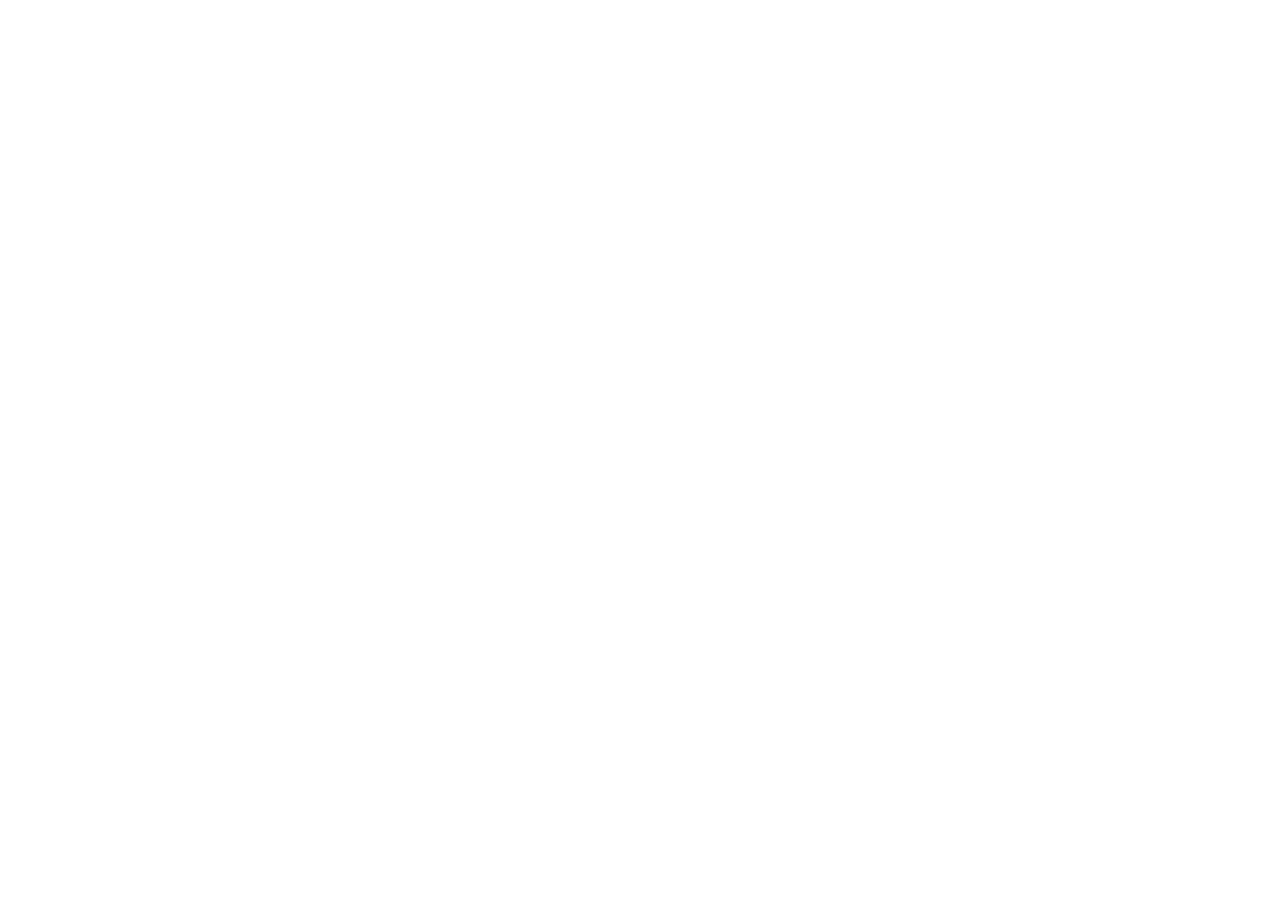
==== index.html @ c35ba6f8 "init project" ====
<!DOCTYPE html>
<html lang="en">
<head>
    <meta charset="UTF-8">
    <meta http-equiv="X-UA-Compatible" content="IE=edge">
    <meta name="viewport" content="width=device-width, initial-scale=1.0">
    <title>Document</title>
</head>
<body>
    
</body>
</html>
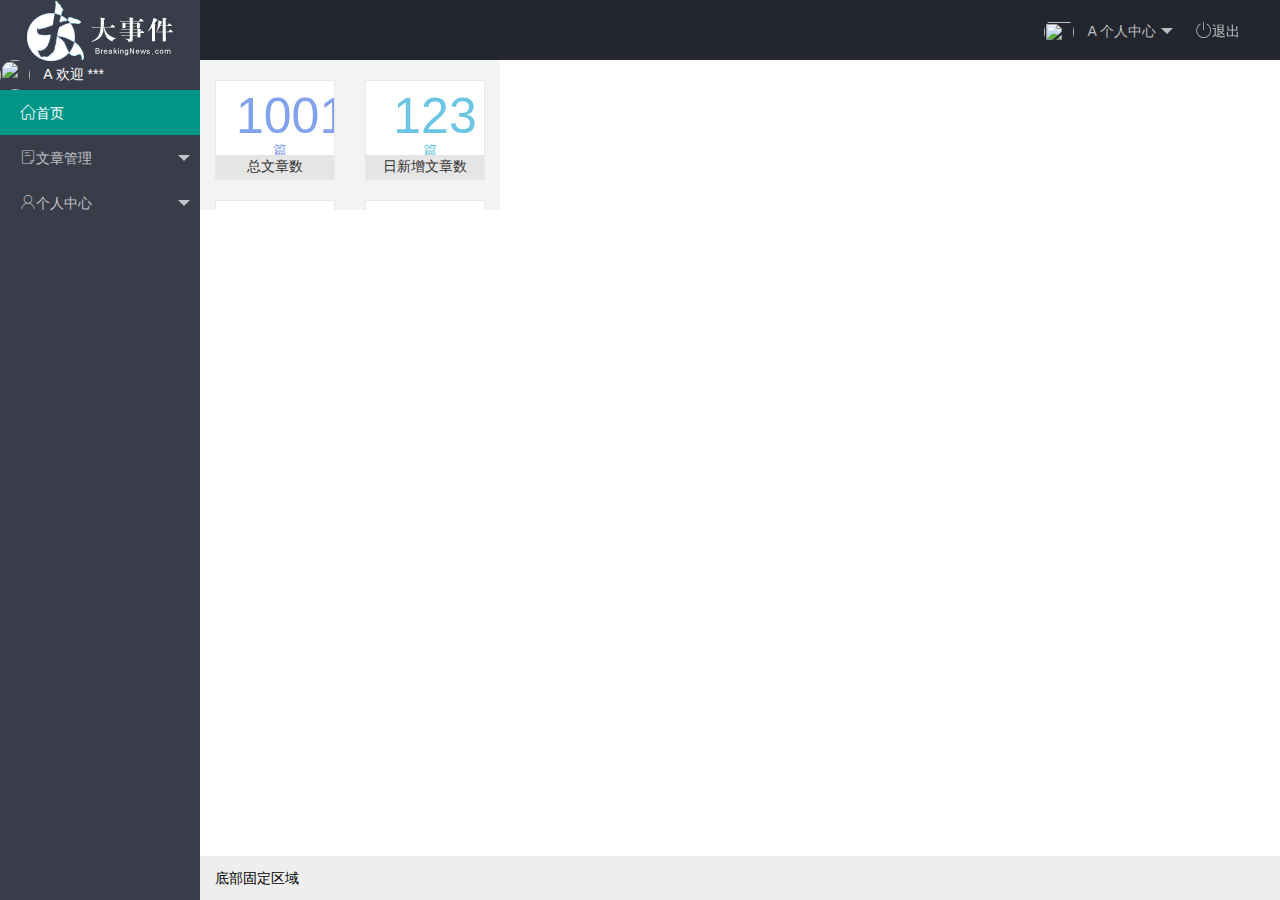
==== commit 2742e9ca: "init project" ====
--- a/index.html
+++ b/index.html
@@ -1,12 +1,94 @@
 <!DOCTYPE html>
 <html lang="en">
-<head>
-    <meta charset="UTF-8">
-    <meta http-equiv="X-UA-Compatible" content="IE=edge">
-    <meta name="viewport" content="width=device-width, initial-scale=1.0">
+  <head>
+    <meta charset="UTF-8" />
+    <meta http-equiv="X-UA-Compatible" content="IE=edge" />
+    <meta name="viewport" content="width=device-width, initial-scale=1.0" />
     <title>Document</title>
-</head>
-<body>
-    
-</body>
-</html>+    <link rel="stylesheet" href="/assets/lib/layui/css/layui.css" />
+    <link rel="stylesheet" href="/assets/css/index.css" />
+    <link rel="stylesheet" href="/assets/fonts/iconfont.css">
+  </head>
+  <body>
+    <div class="layui-layout layui-layout-admin">
+      <div class="layui-header">
+        <div class="layui-logo layui-hide-xs layui-bg-black">
+          <img src="/assets/images/logo.png" alt="" />
+        </div>
+
+        <ul class="layui-nav layui-layout-right">
+          <li class="layui-nav-item layui-hide layui-show-md-inline-block">
+            <a href="javascript:;" class="userinfo">
+              <img
+                src="//tva1.sinaimg.cn/crop.0.0.118.118.180/5db11ff4gw1e77d3nqrv8j203b03cweg.jpg"
+                class="layui-nav-img"
+              />
+              <span class="text-avatar">A</span>
+              个人中心
+            </a>
+            <dl class="layui-nav-child">
+              <dd><a href="/user/user_info.html" target="fm">基本资料</a></dd>
+              <dd><a href="/user/user_avatar.html" target="fm">更换头像</a></dd>
+              <dd><a href="/user/user_pwd.html" target="fm">重置密码</a></dd>
+            </dl>
+          </li>
+          <li class="layui-nav-item" lay-header-event="menuRight" lay-unselect>
+            <a href="javascript:;" id="btnLogout"><span class="iconfont icon-tuichu"></span>退出</a>
+          </li>
+        </ul>
+      </div>
+
+      <div class="layui-side layui-bg-black">
+        <div class="layui-side-scroll">
+          <div class="userinfo">
+            <img
+              src="//tva1.sinaimg.cn/crop.0.0.118.118.180/5db11ff4gw1e77d3nqrv8j203b03cweg.jpg"
+              class="layui-nav-img"
+            />
+            <span class="text-avatar">A</span>
+            <span id="welcome">欢迎 ***</span>
+          </div>
+          <!-- 左侧导航区域（可配合layui已有的垂直导航） -->
+          <ul class="layui-nav layui-nav-tree" lay-shrink="all">
+            <li class="layui-nav-item layui-this"><a href="/home/dashboard.html" target="fm"><span class="iconfont icon-home"></span>首页</a></li>
+            <li class="layui-nav-item">
+              <a class="" href="javascript:;"><span class="iconfont icon-16"></span>文章管理</a>
+              <dl class="layui-nav-child">
+                <dd><a href="/article/art_cate.html" target="fm"><i class="layui-icon layui-icon-app"></i>文章类别</a></dd>
+                <dd><a href="/article/art_list.html" target="fm" ><i class="layui-icon layui-icon-app"></i>文章列表</a></dd>
+                <dd><a href="/article/art_pub.html" target="fm"><i class="layui-icon layui-icon-app"></i>发布文章</a></dd>
+              </dl>
+            </li>
+            <li class="layui-nav-item">
+              <a href="javascript:;"><span class="iconfont icon-user"></span>个人中心</a>
+              <dl class="layui-nav-child">
+                <dd><a href="/user/user_info.html" target="fm"><i class="layui-icon layui-icon-app"></i>基本资料</a></dd>
+                <dd><a href="/user/user_avatar.html" target="fm"><i class="layui-icon layui-icon-app"></i>更换头像</a></dd>
+                <dd><a href="/user/user_pwd.html" target="fm"><i class="layui-icon layui-icon-app"></i>重置密码</a></dd>
+              </dl>
+            </li>
+          </ul>
+        </div>
+      </div>
+
+      <div class="layui-body">
+        <!-- 内容主体区域 -->
+        <iframe name="fm" src="/home/dashboard.html" frameborder="0"></iframe>
+        </div>
+
+        <div class="layui-footer">
+        <!-- 底部固定区域 -->
+        底部固定区域
+      </div>
+    </div>
+    <!-- 导入 layui js 文件 -->
+    <script src="/assets/lib/layui/layui.all.js"></script>
+
+    <!-- 导入 jquery -->
+    <script src="/assets/lib/jquery.js"></script>
+    <script src="/assets/js/baseAPI.js"></script>
+
+    <!-- 导入自己的 js 文件 -->
+    <script src="/assets/js/index.js"></script>
+  </body>
+</html>
--- a/assets/lib/layui/css/layui.css
+++ b/assets/lib/layui/css/layui.css
@@ -0,0 +1,2 @@
+/** layui-v2.5.5 MIT License By https://www.layui.com */
+ .layui-inline,img{display:inline-block;vertical-align:middle}h1,h2,h3,h4,h5,h6{font-weight:400}.layui-edge,.layui-header,.layui-inline,.layui-main{position:relative}.layui-body,.layui-edge,.layui-elip{overflow:hidden}.layui-btn,.layui-edge,.layui-inline,img{vertical-align:middle}.layui-btn,.layui-disabled,.layui-icon,.layui-unselect{-moz-user-select:none;-webkit-user-select:none;-ms-user-select:none}.layui-elip,.layui-form-checkbox span,.layui-form-pane .layui-form-label{text-overflow:ellipsis;white-space:nowrap}.layui-breadcrumb,.layui-tree-btnGroup{visibility:hidden}blockquote,body,button,dd,div,dl,dt,form,h1,h2,h3,h4,h5,h6,input,li,ol,p,pre,td,textarea,th,ul{margin:0;padding:0;-webkit-tap-highlight-color:rgba(0,0,0,0)}a:active,a:hover{outline:0}img{border:none}li{list-style:none}table{border-collapse:collapse;border-spacing:0}h4,h5,h6{font-size:100%}button,input,optgroup,option,select,textarea{font-family:inherit;font-size:inherit;font-style:inherit;font-weight:inherit;outline:0}pre{white-space:pre-wrap;white-space:-moz-pre-wrap;white-space:-pre-wrap;white-space:-o-pre-wrap;word-wrap:break-word}body{line-height:24px;font:14px Helvetica Neue,Helvetica,PingFang SC,Tahoma,Arial,sans-serif}hr{height:1px;margin:10px 0;border:0;clear:both}a{color:#333;text-decoration:none}a:hover{color:#777}a cite{font-style:normal;*cursor:pointer}.layui-border-box,.layui-border-box *{box-sizing:border-box}.layui-box,.layui-box *{box-sizing:content-box}.layui-clear{clear:both;*zoom:1}.layui-clear:after{content:'\20';clear:both;*zoom:1;display:block;height:0}.layui-inline{*display:inline;*zoom:1}.layui-edge{display:inline-block;width:0;height:0;border-width:6px;border-style:dashed;border-color:transparent}.layui-edge-top{top:-4px;border-bottom-color:#999;border-bottom-style:solid}.layui-edge-right{border-left-color:#999;border-left-style:solid}.layui-edge-bottom{top:2px;border-top-color:#999;border-top-style:solid}.layui-edge-left{border-right-color:#999;border-right-style:solid}.layui-disabled,.layui-disabled:hover{color:#d2d2d2!important;cursor:not-allowed!important}.layui-circle{border-radius:100%}.layui-show{display:block!important}.layui-hide{display:none!important}@font-face{font-family:layui-icon;src:url(../font/iconfont.eot?v=250);src:url(../font/iconfont.eot?v=250#iefix) format('embedded-opentype'),url(../font/iconfont.woff2?v=250) format('woff2'),url(../font/iconfont.woff?v=250) format('woff'),url(../font/iconfont.ttf?v=250) format('truetype'),url(../font/iconfont.svg?v=250#layui-icon) format('svg')}.layui-icon{font-family:layui-icon!important;font-size:16px;font-style:normal;-webkit-font-smoothing:antialiased;-moz-osx-font-smoothing:grayscale}.layui-icon-reply-fill:before{content:"\e611"}.layui-icon-set-fill:before{content:"\e614"}.layui-icon-menu-fill:before{content:"\e60f"}.layui-icon-search:before{content:"\e615"}.layui-icon-share:before{content:"\e641"}.layui-icon-set-sm:before{content:"\e620"}.layui-icon-engine:before{content:"\e628"}.layui-icon-close:before{content:"\1006"}.layui-icon-close-fill:before{content:"\1007"}.layui-icon-chart-screen:before{content:"\e629"}.layui-icon-star:before{content:"\e600"}.layui-icon-circle-dot:before{content:"\e617"}.layui-icon-chat:before{content:"\e606"}.layui-icon-release:before{content:"\e609"}.layui-icon-list:before{content:"\e60a"}.layui-icon-chart:before{content:"\e62c"}.layui-icon-ok-circle:before{content:"\1005"}.layui-icon-layim-theme:before{content:"\e61b"}.layui-icon-table:before{content:"\e62d"}.layui-icon-right:before{content:"\e602"}.layui-icon-left:before{content:"\e603"}.layui-icon-cart-simple:before{content:"\e698"}.layui-icon-face-cry:before{content:"\e69c"}.layui-icon-face-smile:before{content:"\e6af"}.layui-icon-survey:before{content:"\e6b2"}.layui-icon-tree:before{content:"\e62e"}.layui-icon-upload-circle:before{content:"\e62f"}.layui-icon-add-circle:before{content:"\e61f"}.layui-icon-download-circle:before{content:"\e601"}.layui-icon-templeate-1:before{content:"\e630"}.layui-icon-util:before{content:"\e631"}.layui-icon-face-surprised:before{content:"\e664"}.layui-icon-edit:before{content:"\e642"}.layui-icon-speaker:before{content:"\e645"}.layui-icon-down:before{content:"\e61a"}.layui-icon-file:before{content:"\e621"}.layui-icon-layouts:before{content:"\e632"}.layui-icon-rate-half:before{content:"\e6c9"}.layui-icon-add-circle-fine:before{content:"\e608"}.layui-icon-prev-circle:before{content:"\e633"}.layui-icon-read:before{content:"\e705"}.layui-icon-404:before{content:"\e61c"}.layui-icon-carousel:before{content:"\e634"}.layui-icon-help:before{content:"\e607"}.layui-icon-code-circle:before{content:"\e635"}.layui-icon-water:before{content:"\e636"}.layui-icon-username:before{content:"\e66f"}.layui-icon-find-fill:before{content:"\e670"}.layui-icon-about:before{content:"\e60b"}.layui-icon-location:before{content:"\e715"}.layui-icon-up:before{content:"\e619"}.layui-icon-pause:before{content:"\e651"}.layui-icon-date:before{content:"\e637"}.layui-icon-layim-uploadfile:before{content:"\e61d"}.layui-icon-delete:before{content:"\e640"}.layui-icon-play:before{content:"\e652"}.layui-icon-top:before{content:"\e604"}.layui-icon-friends:before{content:"\e612"}.layui-icon-refresh-3:before{content:"\e9aa"}.layui-icon-ok:before{content:"\e605"}.layui-icon-layer:before{content:"\e638"}.layui-icon-face-smile-fine:before{content:"\e60c"}.layui-icon-dollar:before{content:"\e659"}.layui-icon-group:before{content:"\e613"}.layui-icon-layim-download:before{content:"\e61e"}.layui-icon-picture-fine:before{content:"\e60d"}.layui-icon-link:before{content:"\e64c"}.layui-icon-diamond:before{content:"\e735"}.layui-icon-log:before{content:"\e60e"}.layui-icon-rate-solid:before{content:"\e67a"}.layui-icon-fonts-del:before{content:"\e64f"}.layui-icon-unlink:before{content:"\e64d"}.layui-icon-fonts-clear:before{content:"\e639"}.layui-icon-triangle-r:before{content:"\e623"}.layui-icon-circle:before{content:"\e63f"}.layui-icon-radio:before{content:"\e643"}.layui-icon-align-center:before{content:"\e647"}.layui-icon-align-right:before{content:"\e648"}.layui-icon-align-left:before{content:"\e649"}.layui-icon-loading-1:before{content:"\e63e"}.layui-icon-return:before{content:"\e65c"}.layui-icon-fonts-strong:before{content:"\e62b"}.layui-icon-upload:before{content:"\e67c"}.layui-icon-dialogue:before{content:"\e63a"}.layui-icon-video:before{content:"\e6ed"}.layui-icon-headset:before{content:"\e6fc"}.layui-icon-cellphone-fine:before{content:"\e63b"}.layui-icon-add-1:before{content:"\e654"}.layui-icon-face-smile-b:before{content:"\e650"}.layui-icon-fonts-html:before{content:"\e64b"}.layui-icon-form:before{content:"\e63c"}.layui-icon-cart:before{content:"\e657"}.layui-icon-camera-fill:before{content:"\e65d"}.layui-icon-tabs:before{content:"\e62a"}.layui-icon-fonts-code:before{content:"\e64e"}.layui-icon-fire:before{content:"\e756"}.layui-icon-set:before{content:"\e716"}.layui-icon-fonts-u:before{content:"\e646"}.layui-icon-triangle-d:before{content:"\e625"}.layui-icon-tips:before{content:"\e702"}.layui-icon-picture:before{content:"\e64a"}.layui-icon-more-vertical:before{content:"\e671"}.layui-icon-flag:before{content:"\e66c"}.layui-icon-loading:before{content:"\e63d"}.layui-icon-fonts-i:before{content:"\e644"}.layui-icon-refresh-1:before{content:"\e666"}.layui-icon-rmb:before{content:"\e65e"}.layui-icon-home:before{content:"\e68e"}.layui-icon-user:before{content:"\e770"}.layui-icon-notice:before{content:"\e667"}.layui-icon-login-weibo:before{content:"\e675"}.layui-icon-voice:before{content:"\e688"}.layui-icon-upload-drag:before{content:"\e681"}.layui-icon-login-qq:before{content:"\e676"}.layui-icon-snowflake:before{content:"\e6b1"}.layui-icon-file-b:before{content:"\e655"}.layui-icon-template:before{content:"\e663"}.layui-icon-auz:before{content:"\e672"}.layui-icon-console:before{content:"\e665"}.layui-icon-app:before{content:"\e653"}.layui-icon-prev:before{content:"\e65a"}.layui-icon-website:before{content:"\e7ae"}.layui-icon-next:before{content:"\e65b"}.layui-icon-component:before{content:"\e857"}.layui-icon-more:before{content:"\e65f"}.layui-icon-login-wechat:before{content:"\e677"}.layui-icon-shrink-right:before{content:"\e668"}.layui-icon-spread-left:before{content:"\e66b"}.layui-icon-camera:before{content:"\e660"}.layui-icon-note:before{content:"\e66e"}.layui-icon-refresh:before{content:"\e669"}.layui-icon-female:before{content:"\e661"}.layui-icon-male:before{content:"\e662"}.layui-icon-password:before{content:"\e673"}.layui-icon-senior:before{content:"\e674"}.layui-icon-theme:before{content:"\e66a"}.layui-icon-tread:before{content:"\e6c5"}.layui-icon-praise:before{content:"\e6c6"}.layui-icon-star-fill:before{content:"\e658"}.layui-icon-rate:before{content:"\e67b"}.layui-icon-template-1:before{content:"\e656"}.layui-icon-vercode:before{content:"\e679"}.layui-icon-cellphone:before{content:"\e678"}.layui-icon-screen-full:before{content:"\e622"}.layui-icon-screen-restore:before{content:"\e758"}.layui-icon-cols:before{content:"\e610"}.layui-icon-export:before{content:"\e67d"}.layui-icon-print:before{content:"\e66d"}.layui-icon-slider:before{content:"\e714"}.layui-icon-addition:before{content:"\e624"}.layui-icon-subtraction:before{content:"\e67e"}.layui-icon-service:before{content:"\e626"}.layui-icon-transfer:before{content:"\e691"}.layui-main{width:1140px;margin:0 auto}.layui-header{z-index:1000;height:60px}.layui-header a:hover{transition:all .5s;-webkit-transition:all .5s}.layui-side{position:fixed;left:0;top:0;bottom:0;z-index:999;width:200px;overflow-x:hidden}.layui-side-scroll{position:relative;width:220px;height:100%;overflow-x:hidden}.layui-body{position:absolute;left:200px;right:0;top:0;bottom:0;z-index:998;width:auto;overflow-y:auto;box-sizing:border-box}.layui-layout-body{overflow:hidden}.layui-layout-admin .layui-header{background-color:#23262E}.layui-layout-admin .layui-side{top:60px;width:200px;overflow-x:hidden}.layui-layout-admin .layui-body{position:fixed;top:60px;bottom:44px}.layui-layout-admin .layui-main{width:auto;margin:0 15px}.layui-layout-admin .layui-footer{position:fixed;left:200px;right:0;bottom:0;height:44px;line-height:44px;padding:0 15px;background-color:#eee}.layui-layout-admin .layui-logo{position:absolute;left:0;top:0;width:200px;height:100%;line-height:60px;text-align:center;color:#009688;font-size:16px}.layui-layout-admin .layui-header .layui-nav{background:0 0}.layui-layout-left{position:absolute!important;left:200px;top:0}.layui-layout-right{position:absolute!important;right:0;top:0}.layui-container{position:relative;margin:0 auto;padding:0 15px;box-sizing:border-box}.layui-fluid{position:relative;margin:0 auto;padding:0 15px}.layui-row:after,.layui-row:before{content:'';display:block;clear:both}.layui-col-lg1,.layui-col-lg10,.layui-col-lg11,.layui-col-lg12,.layui-col-lg2,.layui-col-lg3,.layui-col-lg4,.layui-col-lg5,.layui-col-lg6,.layui-col-lg7,.layui-col-lg8,.layui-col-lg9,.layui-col-md1,.layui-col-md10,.layui-col-md11,.layui-col-md12,.layui-col-md2,.layui-col-md3,.layui-col-md4,.layui-col-md5,.layui-col-md6,.layui-col-md7,.layui-col-md8,.layui-col-md9,.layui-col-sm1,.layui-col-sm10,.layui-col-sm11,.layui-col-sm12,.layui-col-sm2,.layui-col-sm3,.layui-col-sm4,.layui-col-sm5,.layui-col-sm6,.layui-col-sm7,.layui-col-sm8,.layui-col-sm9,.layui-col-xs1,.layui-col-xs10,.layui-col-xs11,.layui-col-xs12,.layui-col-xs2,.layui-col-xs3,.layui-col-xs4,.layui-col-xs5,.layui-col-xs6,.layui-col-xs7,.layui-col-xs8,.layui-col-xs9{position:relative;display:block;box-sizing:border-box}.layui-col-xs1,.layui-col-xs10,.layui-col-xs11,.layui-col-xs12,.layui-col-xs2,.layui-col-xs3,.layui-col-xs4,.layui-col-xs5,.layui-col-xs6,.layui-col-xs7,.layui-col-xs8,.layui-col-xs9{float:left}.layui-col-xs1{width:8.33333333%}.layui-col-xs2{width:16.66666667%}.layui-col-xs3{width:25%}.layui-col-xs4{width:33.33333333%}.layui-col-xs5{width:41.66666667%}.layui-col-xs6{width:50%}.layui-col-xs7{width:58.33333333%}.layui-col-xs8{width:66.66666667%}.layui-col-xs9{width:75%}.layui-col-xs10{width:83.33333333%}.layui-col-xs11{width:91.66666667%}.layui-col-xs12{width:100%}.layui-col-xs-offset1{margin-left:8.33333333%}.layui-col-xs-offset2{margin-left:16.66666667%}.layui-col-xs-offset3{margin-left:25%}.layui-col-xs-offset4{margin-left:33.33333333%}.layui-col-xs-offset5{margin-left:41.66666667%}.layui-col-xs-offset6{margin-left:50%}.layui-col-xs-offset7{margin-left:58.33333333%}.layui-col-xs-offset8{margin-left:66.66666667%}.layui-col-xs-offset9{margin-left:75%}.layui-col-xs-offset10{margin-left:83.33333333%}.layui-col-xs-offset11{margin-left:91.66666667%}.layui-col-xs-offset12{margin-left:100%}@media screen and (max-width:768px){.layui-hide-xs{display:none!important}.layui-show-xs-block{display:block!important}.layui-show-xs-inline{display:inline!important}.layui-show-xs-inline-block{display:inline-block!important}}@media screen and (min-width:768px){.layui-container{width:750px}.layui-hide-sm{display:none!important}.layui-show-sm-block{display:block!important}.layui-show-sm-inline{display:inline!important}.layui-show-sm-inline-block{display:inline-block!important}.layui-col-sm1,.layui-col-sm10,.layui-col-sm11,.layui-col-sm12,.layui-col-sm2,.layui-col-sm3,.layui-col-sm4,.layui-col-sm5,.layui-col-sm6,.layui-col-sm7,.layui-col-sm8,.layui-col-sm9{float:left}.layui-col-sm1{width:8.33333333%}.layui-col-sm2{width:16.66666667%}.layui-col-sm3{width:25%}.layui-col-sm4{width:33.33333333%}.layui-col-sm5{width:41.66666667%}.layui-col-sm6{width:50%}.layui-col-sm7{width:58.33333333%}.layui-col-sm8{width:66.66666667%}.layui-col-sm9{width:75%}.layui-col-sm10{width:83.33333333%}.layui-col-sm11{width:91.66666667%}.layui-col-sm12{width:100%}.layui-col-sm-offset1{margin-left:8.33333333%}.layui-col-sm-offset2{margin-left:16.66666667%}.layui-col-sm-offset3{margin-left:25%}.layui-col-sm-offset4{margin-left:33.33333333%}.layui-col-sm-offset5{margin-left:41.66666667%}.layui-col-sm-offset6{margin-left:50%}.layui-col-sm-offset7{margin-left:58.33333333%}.layui-col-sm-offset8{margin-left:66.66666667%}.layui-col-sm-offset9{margin-left:75%}.layui-col-sm-offset10{margin-left:83.33333333%}.layui-col-sm-offset11{margin-left:91.66666667%}.layui-col-sm-offset12{margin-left:100%}}@media screen and (min-width:992px){.layui-container{width:970px}.layui-hide-md{display:none!important}.layui-show-md-block{display:block!important}.layui-show-md-inline{display:inline!important}.layui-show-md-inline-block{display:inline-block!important}.layui-col-md1,.layui-col-md10,.layui-col-md11,.layui-col-md12,.layui-col-md2,.layui-col-md3,.layui-col-md4,.layui-col-md5,.layui-col-md6,.layui-col-md7,.layui-col-md8,.layui-col-md9{float:left}.layui-col-md1{width:8.33333333%}.layui-col-md2{width:16.66666667%}.layui-col-md3{width:25%}.layui-col-md4{width:33.33333333%}.layui-col-md5{width:41.66666667%}.layui-col-md6{width:50%}.layui-col-md7{width:58.33333333%}.layui-col-md8{width:66.66666667%}.layui-col-md9{width:75%}.layui-col-md10{width:83.33333333%}.layui-col-md11{width:91.66666667%}.layui-col-md12{width:100%}.layui-col-md-offset1{margin-left:8.33333333%}.layui-col-md-offset2{margin-left:16.66666667%}.layui-col-md-offset3{margin-left:25%}.layui-col-md-offset4{margin-left:33.33333333%}.layui-col-md-offset5{margin-left:41.66666667%}.layui-col-md-offset6{margin-left:50%}.layui-col-md-offset7{margin-left:58.33333333%}.layui-col-md-offset8{margin-left:66.66666667%}.layui-col-md-offset9{margin-left:75%}.layui-col-md-offset10{margin-left:83.33333333%}.layui-col-md-offset11{margin-left:91.66666667%}.layui-col-md-offset12{margin-left:100%}}@media screen and (min-width:1200px){.layui-container{width:1170px}.layui-hide-lg{display:none!important}.layui-show-lg-block{display:block!important}.layui-show-lg-inline{display:inline!important}.layui-show-lg-inline-block{display:inline-block!important}.layui-col-lg1,.layui-col-lg10,.layui-col-lg11,.layui-col-lg12,.layui-col-lg2,.layui-col-lg3,.layui-col-lg4,.layui-col-lg5,.layui-col-lg6,.layui-col-lg7,.layui-col-lg8,.layui-col-lg9{float:left}.layui-col-lg1{width:8.33333333%}.layui-col-lg2{width:16.66666667%}.layui-col-lg3{width:25%}.layui-col-lg4{width:33.33333333%}.layui-col-lg5{width:41.66666667%}.layui-col-lg6{width:50%}.layui-col-lg7{width:58.33333333%}.layui-col-lg8{width:66.66666667%}.layui-col-lg9{width:75%}.layui-col-lg10{width:83.33333333%}.layui-col-lg11{width:91.66666667%}.layui-col-lg12{width:100%}.layui-col-lg-offset1{margin-left:8.33333333%}.layui-col-lg-offset2{margin-left:16.66666667%}.layui-col-lg-offset3{margin-left:25%}.layui-col-lg-offset4{margin-left:33.33333333%}.layui-col-lg-offset5{margin-left:41.66666667%}.layui-col-lg-offset6{margin-left:50%}.layui-col-lg-offset7{margin-left:58.33333333%}.layui-col-lg-offset8{margin-left:66.66666667%}.layui-col-lg-offset9{margin-left:75%}.layui-col-lg-offset10{margin-left:83.33333333%}.layui-col-lg-offset11{margin-left:91.66666667%}.layui-col-lg-offset12{margin-left:100%}}.layui-col-space1{margin:-.5px}.layui-col-space1>*{padding:.5px}.layui-col-space3{margin:-1.5px}.layui-col-space3>*{padding:1.5px}.layui-col-space5{margin:-2.5px}.layui-col-space5>*{padding:2.5px}.layui-col-space8{margin:-3.5px}.layui-col-space8>*{padding:3.5px}.layui-col-space10{margin:-5px}.layui-col-space10>*{padding:5px}.layui-col-space12{margin:-6px}.layui-col-space12>*{padding:6px}.layui-col-space15{margin:-7.5px}.layui-col-space15>*{padding:7.5px}.layui-col-space18{margin:-9px}.layui-col-space18>*{padding:9px}.layui-col-space20{margin:-10px}.layui-col-space20>*{padding:10px}.layui-col-space22{margin:-11px}.layui-col-space22>*{padding:11px}.layui-col-space25{margin:-12.5px}.layui-col-space25>*{padding:12.5px}.layui-col-space30{margin:-15px}.layui-col-space30>*{padding:15px}.layui-btn,.layui-input,.layui-select,.layui-textarea,.layui-upload-button{outline:0;-webkit-appearance:none;transition:all .3s;-webkit-transition:all .3s;box-sizing:border-box}.layui-elem-quote{margin-bottom:10px;padding:15px;line-height:22px;border-left:5px solid #009688;border-radius:0 2px 2px 0;background-color:#f2f2f2}.layui-quote-nm{border-style:solid;border-width:1px 1px 1px 5px;background:0 0}.layui-elem-field{margin-bottom:10px;padding:0;border-width:1px;border-style:solid}.layui-elem-field legend{margin-left:20px;padding:0 10px;font-size:20px;font-weight:300}.layui-field-title{margin:10px 0 20px;border-width:1px 0 0}.layui-field-box{padding:10px 15px}.layui-field-title .layui-field-box{padding:10px 0}.layui-progress{position:relative;height:6px;border-radius:20px;background-color:#e2e2e2}.layui-progress-bar{position:absolute;left:0;top:0;width:0;max-width:100%;height:6px;border-radius:20px;text-align:right;background-color:#5FB878;transition:all .3s;-webkit-transition:all .3s}.layui-progress-big,.layui-progress-big .layui-progress-bar{height:18px;line-height:18px}.layui-progress-text{position:relative;top:-20px;line-height:18px;font-size:12px;color:#666}.layui-progress-big .layui-progress-text{position:static;padding:0 10px;color:#fff}.layui-collapse{border-width:1px;border-style:solid;border-radius:2px}.layui-colla-content,.layui-colla-item{border-top-width:1px;border-top-style:solid}.layui-colla-item:first-child{border-top:none}.layui-colla-title{position:relative;height:42px;line-height:42px;padding:0 15px 0 35px;color:#333;background-color:#f2f2f2;cursor:pointer;font-size:14px;overflow:hidden}.layui-colla-content{display:none;padding:10px 15px;line-height:22px;color:#666}.layui-colla-icon{position:absolute;left:15px;top:0;font-size:14px}.layui-card{margin-bottom:15px;border-radius:2px;background-color:#fff;box-shadow:0 1px 2px 0 rgba(0,0,0,.05)}.layui-card:last-child{margin-bottom:0}.layui-card-header{position:relative;height:42px;line-height:42px;padding:0 15px;border-bottom:1px solid #f6f6f6;color:#333;border-radius:2px 2px 0 0;font-size:14px}.layui-bg-black,.layui-bg-blue,.layui-bg-cyan,.layui-bg-green,.layui-bg-orange,.layui-bg-red{color:#fff!important}.layui-card-body{position:relative;padding:10px 15px;line-height:24px}.layui-card-body[pad15]{padding:15px}.layui-card-body[pad20]{padding:20px}.layui-card-body .layui-table{margin:5px 0}.layui-card .layui-tab{margin:0}.layui-panel-window{position:relative;padding:15px;border-radius:0;border-top:5px solid #E6E6E6;background-color:#fff}.layui-auxiliar-moving{position:fixed;left:0;right:0;top:0;bottom:0;width:100%;height:100%;background:0 0;z-index:9999999999}.layui-form-label,.layui-form-mid,.layui-form-select,.layui-input-block,.layui-input-inline,.layui-textarea{position:relative}.layui-bg-red{background-color:#FF5722!important}.layui-bg-orange{background-color:#FFB800!important}.layui-bg-green{background-color:#009688!important}.layui-bg-cyan{background-color:#2F4056!important}.layui-bg-blue{background-color:#1E9FFF!important}.layui-bg-black{background-color:#393D49!important}.layui-bg-gray{background-color:#eee!important;color:#666!important}.layui-badge-rim,.layui-colla-content,.layui-colla-item,.layui-collapse,.layui-elem-field,.layui-form-pane .layui-form-item[pane],.layui-form-pane .layui-form-label,.layui-input,.layui-layedit,.layui-layedit-tool,.layui-quote-nm,.layui-select,.layui-tab-bar,.layui-tab-card,.layui-tab-title,.layui-tab-title .layui-this:after,.layui-textarea{border-color:#e6e6e6}.layui-timeline-item:before,hr{background-color:#e6e6e6}.layui-text{line-height:22px;font-size:14px;color:#666}.layui-text h1,.layui-text h2,.layui-text h3{font-weight:500;color:#333}.layui-text h1{font-size:30px}.layui-text h2{font-size:24px}.layui-text h3{font-size:18px}.layui-text a:not(.layui-btn){color:#01AAED}.layui-text a:not(.layui-btn):hover{text-decoration:underline}.layui-text ul{padding:5px 0 5px 15px}.layui-text ul li{margin-top:5px;list-style-type:disc}.layui-text em,.layui-word-aux{color:#999!important;padding:0 5px!important}.layui-btn{display:inline-block;height:38px;line-height:38px;padding:0 18px;background-color:#009688;color:#fff;white-space:nowrap;text-align:center;font-size:14px;border:none;border-radius:2px;cursor:pointer}.layui-btn:hover{opacity:.8;filter:alpha(opacity=80);color:#fff}.layui-btn:active{opacity:1;filter:alpha(opacity=100)}.layui-btn+.layui-btn{margin-left:10px}.layui-btn-container{font-size:0}.layui-btn-container .layui-btn{margin-right:10px;margin-bottom:10px}.layui-btn-container .layui-btn+.layui-btn{margin-left:0}.layui-table .layui-btn-container .layui-btn{margin-bottom:9px}.layui-btn-radius{border-radius:100px}.layui-btn .layui-icon{margin-right:3px;font-size:18px;vertical-align:bottom;vertical-align:middle\9}.layui-btn-primary{border:1px solid #C9C9C9;background-color:#fff;color:#555}.layui-btn-primary:hover{border-color:#009688;color:#333}.layui-btn-normal{background-color:#1E9FFF}.layui-btn-warm{background-color:#FFB800}.layui-btn-danger{background-color:#FF5722}.layui-btn-checked{background-color:#5FB878}.layui-btn-disabled,.layui-btn-disabled:active,.layui-btn-disabled:hover{border:1px solid #e6e6e6;background-color:#FBFBFB;color:#C9C9C9;cursor:not-allowed;opacity:1}.layui-btn-lg{height:44px;line-height:44px;padding:0 25px;font-size:16px}.layui-btn-sm{height:30px;line-height:30px;padding:0 10px;font-size:12px}.layui-btn-sm i{font-size:16px!important}.layui-btn-xs{height:22px;line-height:22px;padding:0 5px;font-size:12px}.layui-btn-xs i{font-size:14px!important}.layui-btn-group{display:inline-block;vertical-align:middle;font-size:0}.layui-btn-group .layui-btn{margin-left:0!important;margin-right:0!important;border-left:1px solid rgba(255,255,255,.5);border-radius:0}.layui-btn-group .layui-btn-primary{border-left:none}.layui-btn-group .layui-btn-primary:hover{border-color:#C9C9C9;color:#009688}.layui-btn-group .layui-btn:first-child{border-left:none;border-radius:2px 0 0 2px}.layui-btn-group .layui-btn-primary:first-child{border-left:1px solid #c9c9c9}.layui-btn-group .layui-btn:last-child{border-radius:0 2px 2px 0}.layui-btn-group .layui-btn+.layui-btn{margin-left:0}.layui-btn-group+.layui-btn-group{margin-left:10px}.layui-btn-fluid{width:100%}.layui-input,.layui-select,.layui-textarea{height:38px;line-height:1.3;line-height:38px\9;border-width:1px;border-style:solid;background-color:#fff;border-radius:2px}.layui-input::-webkit-input-placeholder,.layui-select::-webkit-input-placeholder,.layui-textarea::-webkit-input-placeholder{line-height:1.3}.layui-input,.layui-textarea{display:block;width:100%;padding-left:10px}.layui-input:hover,.layui-textarea:hover{border-color:#D2D2D2!important}.layui-input:focus,.layui-textarea:focus{border-color:#C9C9C9!important}.layui-textarea{min-height:100px;height:auto;line-height:20px;padding:6px 10px;resize:vertical}.layui-select{padding:0 10px}.layui-form input[type=checkbox],.layui-form input[type=radio],.layui-form select{display:none}.layui-form [lay-ignore]{display:initial}.layui-form-item{margin-bottom:15px;clear:both;*zoom:1}.layui-form-item:after{content:'\20';clear:both;*zoom:1;display:block;height:0}.layui-form-label{float:left;display:block;padding:9px 15px;width:80px;font-weight:400;line-height:20px;text-align:right}.layui-form-label-col{display:block;float:none;padding:9px 0;line-height:20px;text-align:left}.layui-form-item .layui-inline{margin-bottom:5px;margin-right:10px}.layui-input-block{margin-left:110px;min-height:36px}.layui-input-inline{display:inline-block;vertical-align:middle}.layui-form-item .layui-input-inline{float:left;width:190px;margin-right:10px}.layui-form-text .layui-input-inline{width:auto}.layui-form-mid{float:left;display:block;padding:9px 0!important;line-height:20px;margin-right:10px}.layui-form-danger+.layui-form-select .layui-input,.layui-form-danger:focus{border-color:#FF5722!important}.layui-form-select .layui-input{padding-right:30px;cursor:pointer}.layui-form-select .layui-edge{position:absolute;right:10px;top:50%;margin-top:-3px;cursor:pointer;border-width:6px;border-top-color:#c2c2c2;border-top-style:solid;transition:all .3s;-webkit-transition:all .3s}.layui-form-select dl{display:none;position:absolute;left:0;top:42px;padding:5px 0;z-index:899;min-width:100%;border:1px solid #d2d2d2;max-height:300px;overflow-y:auto;background-color:#fff;border-radius:2px;box-shadow:0 2px 4px rgba(0,0,0,.12);box-sizing:border-box}.layui-form-select dl dd,.layui-form-select dl dt{padding:0 10px;line-height:36px;white-space:nowrap;overflow:hidden;text-overflow:ellipsis}.layui-form-select dl dt{font-size:12px;color:#999}.layui-form-select dl dd{cursor:pointer}.layui-form-select dl dd:hover{background-color:#f2f2f2;-webkit-transition:.5s all;transition:.5s all}.layui-form-select .layui-select-group dd{padding-left:20px}.layui-form-select dl dd.layui-select-tips{padding-left:10px!important;color:#999}.layui-form-select dl dd.layui-this{background-color:#5FB878;color:#fff}.layui-form-checkbox,.layui-form-select dl dd.layui-disabled{background-color:#fff}.layui-form-selected dl{display:block}.layui-form-checkbox,.layui-form-checkbox *,.layui-form-switch{display:inline-block;vertical-align:middle}.layui-form-selected .layui-edge{margin-top:-9px;-webkit-transform:rotate(180deg);transform:rotate(180deg);margin-top:-3px\9}:root .layui-form-selected .layui-edge{margin-top:-9px\0/IE9}.layui-form-selectup dl{top:auto;bottom:42px}.layui-select-none{margin:5px 0;text-align:center;color:#999}.layui-select-disabled .layui-disabled{border-color:#eee!important}.layui-select-disabled .layui-edge{border-top-color:#d2d2d2}.layui-form-checkbox{position:relative;height:30px;line-height:30px;margin-right:10px;padding-right:30px;cursor:pointer;font-size:0;-webkit-transition:.1s linear;transition:.1s linear;box-sizing:border-box}.layui-form-checkbox span{padding:0 10px;height:100%;font-size:14px;border-radius:2px 0 0 2px;background-color:#d2d2d2;color:#fff;overflow:hidden}.layui-form-checkbox:hover span{background-color:#c2c2c2}.layui-form-checkbox i{position:absolute;right:0;top:0;width:30px;height:28px;border:1px solid #d2d2d2;border-left:none;border-radius:0 2px 2px 0;color:#fff;font-size:20px;text-align:center}.layui-form-checkbox:hover i{border-color:#c2c2c2;color:#c2c2c2}.layui-form-checked,.layui-form-checked:hover{border-color:#5FB878}.layui-form-checked span,.layui-form-checked:hover span{background-color:#5FB878}.layui-form-checked i,.layui-form-checked:hover i{color:#5FB878}.layui-form-item .layui-form-checkbox{margin-top:4px}.layui-form-checkbox[lay-skin=primary]{height:auto!important;line-height:normal!important;min-width:18px;min-height:18px;border:none!important;margin-right:0;padding-left:28px;padding-right:0;background:0 0}.layui-form-checkbox[lay-skin=primary] span{padding-left:0;padding-right:15px;line-height:18px;background:0 0;color:#666}.layui-form-checkbox[lay-skin=primary] i{right:auto;left:0;width:16px;height:16px;line-height:16px;border:1px solid #d2d2d2;font-size:12px;border-radius:2px;background-color:#fff;-webkit-transition:.1s linear;transition:.1s linear}.layui-form-checkbox[lay-skin=primary]:hover i{border-color:#5FB878;color:#fff}.layui-form-checked[lay-skin=primary] i{border-color:#5FB878!important;background-color:#5FB878;color:#fff}.layui-checkbox-disbaled[lay-skin=primary] span{background:0 0!important;color:#c2c2c2}.layui-checkbox-disbaled[lay-skin=primary]:hover i{border-color:#d2d2d2}.layui-form-item .layui-form-checkbox[lay-skin=primary]{margin-top:10px}.layui-form-switch{position:relative;height:22px;line-height:22px;min-width:35px;padding:0 5px;margin-top:8px;border:1px solid #d2d2d2;border-radius:20px;cursor:pointer;background-color:#fff;-webkit-transition:.1s linear;transition:.1s linear}.layui-form-switch i{position:absolute;left:5px;top:3px;width:16px;height:16px;border-radius:20px;background-color:#d2d2d2;-webkit-transition:.1s linear;transition:.1s linear}.layui-form-switch em{position:relative;top:0;width:25px;margin-left:21px;padding:0!important;text-align:center!important;color:#999!important;font-style:normal!important;font-size:12px}.layui-form-onswitch{border-color:#5FB878;background-color:#5FB878}.layui-checkbox-disbaled,.layui-checkbox-disbaled i{border-color:#e2e2e2!important}.layui-form-onswitch i{left:100%;margin-left:-21px;background-color:#fff}.layui-form-onswitch em{margin-left:5px;margin-right:21px;color:#fff!important}.layui-checkbox-disbaled span{background-color:#e2e2e2!important}.layui-checkbox-disbaled:hover i{color:#fff!important}[lay-radio]{display:none}.layui-form-radio,.layui-form-radio *{display:inline-block;vertical-align:middle}.layui-form-radio{line-height:28px;margin:6px 10px 0 0;padding-right:10px;cursor:pointer;font-size:0}.layui-form-radio *{font-size:14px}.layui-form-radio>i{margin-right:8px;font-size:22px;color:#c2c2c2}.layui-form-radio>i:hover,.layui-form-radioed>i{color:#5FB878}.layui-radio-disbaled>i{color:#e2e2e2!important}.layui-form-pane .layui-form-label{width:110px;padding:8px 15px;height:38px;line-height:20px;border-width:1px;border-style:solid;border-radius:2px 0 0 2px;text-align:center;background-color:#FBFBFB;overflow:hidden;box-sizing:border-box}.layui-form-pane .layui-input-inline{margin-left:-1px}.layui-form-pane .layui-input-block{margin-left:110px;left:-1px}.layui-form-pane .layui-input{border-radius:0 2px 2px 0}.layui-form-pane .layui-form-text .layui-form-label{float:none;width:100%;border-radius:2px;box-sizing:border-box;text-align:left}.layui-form-pane .layui-form-text .layui-input-inline{display:block;margin:0;top:-1px;clear:both}.layui-form-pane .layui-form-text .layui-input-block{margin:0;left:0;top:-1px}.layui-form-pane .layui-form-text .layui-textarea{min-height:100px;border-radius:0 0 2px 2px}.layui-form-pane .layui-form-checkbox{margin:4px 0 4px 10px}.layui-form-pane .layui-form-radio,.layui-form-pane .layui-form-switch{margin-top:6px;margin-left:10px}.layui-form-pane .layui-form-item[pane]{position:relative;border-width:1px;border-style:solid}.layui-form-pane .layui-form-item[pane] .layui-form-label{position:absolute;left:0;top:0;height:100%;border-width:0 1px 0 0}.layui-form-pane .layui-form-item[pane] .layui-input-inline{margin-left:110px}@media screen and (max-width:450px){.layui-form-item .layui-form-label{text-overflow:ellipsis;overflow:hidden;white-space:nowrap}.layui-form-item .layui-inline{display:block;margin-right:0;margin-bottom:20px;clear:both}.layui-form-item .layui-inline:after{content:'\20';clear:both;display:block;height:0}.layui-form-item .layui-input-inline{display:block;float:none;left:-3px;width:auto;margin:0 0 10px 112px}.layui-form-item .layui-input-inline+.layui-form-mid{margin-left:110px;top:-5px;padding:0}.layui-form-item .layui-form-checkbox{margin-right:5px;margin-bottom:5px}}.layui-layedit{border-width:1px;border-style:solid;border-radius:2px}.layui-layedit-tool{padding:3px 5px;border-bottom-width:1px;border-bottom-style:solid;font-size:0}.layedit-tool-fixed{position:fixed;top:0;border-top:1px solid #e2e2e2}.layui-layedit-tool .layedit-tool-mid,.layui-layedit-tool .layui-icon{display:inline-block;vertical-align:middle;text-align:center;font-size:14px}.layui-layedit-tool .layui-icon{position:relative;width:32px;height:30px;line-height:30px;margin:3px 5px;color:#777;cursor:pointer;border-radius:2px}.layui-layedit-tool .layui-icon:hover{color:#393D49}.layui-layedit-tool .layui-icon:active{color:#000}.layui-layedit-tool .layedit-tool-active{background-color:#e2e2e2;color:#000}.layui-layedit-tool .layui-disabled,.layui-layedit-tool .layui-disabled:hover{color:#d2d2d2;cursor:not-allowed}.layui-layedit-tool .layedit-tool-mid{width:1px;height:18px;margin:0 10px;background-color:#d2d2d2}.layedit-tool-html{width:50px!important;font-size:30px!important}.layedit-tool-b,.layedit-tool-code,.layedit-tool-help{font-size:16px!important}.layedit-tool-d,.layedit-tool-face,.layedit-tool-image,.layedit-tool-unlink{font-size:18px!important}.layedit-tool-image input{position:absolute;font-size:0;left:0;top:0;width:100%;height:100%;opacity:.01;filter:Alpha(opacity=1);cursor:pointer}.layui-layedit-iframe iframe{display:block;width:100%}#LAY_layedit_code{overflow:hidden}.layui-laypage{display:inline-block;*display:inline;*zoom:1;vertical-align:middle;margin:10px 0;font-size:0}.layui-laypage>a:first-child,.layui-laypage>a:first-child em{border-radius:2px 0 0 2px}.layui-laypage>a:last-child,.layui-laypage>a:last-child em{border-radius:0 2px 2px 0}.layui-laypage>:first-child{margin-left:0!important}.layui-laypage>:last-child{margin-right:0!important}.layui-laypage a,.layui-laypage button,.layui-laypage input,.layui-laypage select,.layui-laypage span{border:1px solid #e2e2e2}.layui-laypage a,.layui-laypage span{display:inline-block;*display:inline;*zoom:1;vertical-align:middle;padding:0 15px;height:28px;line-height:28px;margin:0 -1px 5px 0;background-color:#fff;color:#333;font-size:12px}.layui-flow-more a *,.layui-laypage input,.layui-table-view select[lay-ignore]{display:inline-block}.layui-laypage a:hover{color:#009688}.layui-laypage em{font-style:normal}.layui-laypage .layui-laypage-spr{color:#999;font-weight:700}.layui-laypage a{text-decoration:none}.layui-laypage .layui-laypage-curr{position:relative}.layui-laypage .layui-laypage-curr em{position:relative;color:#fff}.layui-laypage .layui-laypage-curr .layui-laypage-em{position:absolute;left:-1px;top:-1px;padding:1px;width:100%;height:100%;background-color:#009688}.layui-laypage-em{border-radius:2px}.layui-laypage-next em,.layui-laypage-prev em{font-family:Sim sun;font-size:16px}.layui-laypage .layui-laypage-count,.layui-laypage .layui-laypage-limits,.layui-laypage .layui-laypage-refresh,.layui-laypage .layui-laypage-skip{margin-left:10px;margin-right:10px;padding:0;border:none}.layui-laypage .layui-laypage-limits,.layui-laypage .layui-laypage-refresh{vertical-align:top}.layui-laypage .layui-laypage-refresh i{font-size:18px;cursor:pointer}.layui-laypage select{height:22px;padding:3px;border-radius:2px;cursor:pointer}.layui-laypage .layui-laypage-skip{height:30px;line-height:30px;color:#999}.layui-laypage button,.layui-laypage input{height:30px;line-height:30px;border-radius:2px;vertical-align:top;background-color:#fff;box-sizing:border-box}.layui-laypage input{width:40px;margin:0 10px;padding:0 3px;text-align:center}.layui-laypage input:focus,.layui-laypage select:focus{border-color:#009688!important}.layui-laypage button{margin-left:10px;padding:0 10px;cursor:pointer}.layui-table,.layui-table-view{margin:10px 0}.layui-flow-more{margin:10px 0;text-align:center;color:#999;font-size:14px}.layui-flow-more a{height:32px;line-height:32px}.layui-flow-more a *{vertical-align:top}.layui-flow-more a cite{padding:0 20px;border-radius:3px;background-color:#eee;color:#333;font-style:normal}.layui-flow-more a cite:hover{opacity:.8}.layui-flow-more a i{font-size:30px;color:#737383}.layui-table{width:100%;background-color:#fff;color:#666}.layui-table tr{transition:all .3s;-webkit-transition:all .3s}.layui-table th{text-align:left;font-weight:400}.layui-table tbody tr:hover,.layui-table thead tr,.layui-table-click,.layui-table-header,.layui-table-hover,.layui-table-mend,.layui-table-patch,.layui-table-tool,.layui-table-total,.layui-table-total tr,.layui-table[lay-even] tr:nth-child(even){background-color:#f2f2f2}.layui-table td,.layui-table th,.layui-table-col-set,.layui-table-fixed-r,.layui-table-grid-down,.layui-table-header,.layui-table-page,.layui-table-tips-main,.layui-table-tool,.layui-table-total,.layui-table-view,.layui-table[lay-skin=line],.layui-table[lay-skin=row]{border-width:1px;border-style:solid;border-color:#e6e6e6}.layui-table td,.layui-table th{position:relative;padding:9px 15px;min-height:20px;line-height:20px;font-size:14px}.layui-table[lay-skin=line] td,.layui-table[lay-skin=line] th{border-width:0 0 1px}.layui-table[lay-skin=row] td,.layui-table[lay-skin=row] th{border-width:0 1px 0 0}.layui-table[lay-skin=nob] td,.layui-table[lay-skin=nob] th{border:none}.layui-table img{max-width:100px}.layui-table[lay-size=lg] td,.layui-table[lay-size=lg] th{padding:15px 30px}.layui-table-view .layui-table[lay-size=lg] .layui-table-cell{height:40px;line-height:40px}.layui-table[lay-size=sm] td,.layui-table[lay-size=sm] th{font-size:12px;padding:5px 10px}.layui-table-view .layui-table[lay-size=sm] .layui-table-cell{height:20px;line-height:20px}.layui-table[lay-data]{display:none}.layui-table-box{position:relative;overflow:hidden}.layui-table-view .layui-table{position:relative;width:auto;margin:0}.layui-table-view .layui-table[lay-skin=line]{border-width:0 1px 0 0}.layui-table-view .layui-table[lay-skin=row]{border-width:0 0 1px}.layui-table-view .layui-table td,.layui-table-view .layui-table th{padding:5px 0;border-top:none;border-left:none}.layui-table-view .layui-table th.layui-unselect .layui-table-cell span{cursor:pointer}.layui-table-view .layui-table td{cursor:default}.layui-table-view .layui-table td[data-edit=text]{cursor:text}.layui-table-view .layui-form-checkbox[lay-skin=primary] i{width:18px;height:18px}.layui-table-view .layui-form-radio{line-height:0;padding:0}.layui-table-view .layui-form-radio>i{margin:0;font-size:20px}.layui-table-init{position:absolute;left:0;top:0;width:100%;height:100%;text-align:center;z-index:110}.layui-table-init .layui-icon{position:absolute;left:50%;top:50%;margin:-15px 0 0 -15px;font-size:30px;color:#c2c2c2}.layui-table-header{border-width:0 0 1px;overflow:hidden}.layui-table-header .layui-table{margin-bottom:-1px}.layui-table-tool .layui-inline[lay-event]{position:relative;width:26px;height:26px;padding:5px;line-height:16px;margin-right:10px;text-align:center;color:#333;border:1px solid #ccc;cursor:pointer;-webkit-transition:.5s all;transition:.5s all}.layui-table-tool .layui-inline[lay-event]:hover{border:1px solid #999}.layui-table-tool-temp{padding-right:120px}.layui-table-tool-self{position:absolute;right:17px;top:10px}.layui-table-tool .layui-table-tool-self .layui-inline[lay-event]{margin:0 0 0 10px}.layui-table-tool-panel{position:absolute;top:29px;left:-1px;padding:5px 0;min-width:150px;min-height:40px;border:1px solid #d2d2d2;text-align:left;overflow-y:auto;background-color:#fff;box-shadow:0 2px 4px rgba(0,0,0,.12)}.layui-table-cell,.layui-table-tool-panel li{overflow:hidden;text-overflow:ellipsis;white-space:nowrap}.layui-table-tool-panel li{padding:0 10px;line-height:30px;-webkit-transition:.5s all;transition:.5s all}.layui-table-tool-panel li .layui-form-checkbox[lay-skin=primary]{width:100%;padding-left:28px}.layui-table-tool-panel li:hover{background-color:#f2f2f2}.layui-table-tool-panel li .layui-form-checkbox[lay-skin=primary] i{position:absolute;left:0;top:0}.layui-table-tool-panel li .layui-form-checkbox[lay-skin=primary] span{padding:0}.layui-table-tool .layui-table-tool-self .layui-table-tool-panel{left:auto;right:-1px}.layui-table-col-set{position:absolute;right:0;top:0;width:20px;height:100%;border-width:0 0 0 1px;background-color:#fff}.layui-table-sort{width:10px;height:20px;margin-left:5px;cursor:pointer!important}.layui-table-sort .layui-edge{position:absolute;left:5px;border-width:5px}.layui-table-sort .layui-table-sort-asc{top:3px;border-top:none;border-bottom-style:solid;border-bottom-color:#b2b2b2}.layui-table-sort .layui-table-sort-asc:hover{border-bottom-color:#666}.layui-table-sort .layui-table-sort-desc{bottom:5px;border-bottom:none;border-top-style:solid;border-top-color:#b2b2b2}.layui-table-sort .layui-table-sort-desc:hover{border-top-color:#666}.layui-table-sort[lay-sort=asc] .layui-table-sort-asc{border-bottom-color:#000}.layui-table-sort[lay-sort=desc] .layui-table-sort-desc{border-top-color:#000}.layui-table-cell{height:28px;line-height:28px;padding:0 15px;position:relative;box-sizing:border-box}.layui-table-cell .layui-form-checkbox[lay-skin=primary]{top:-1px;padding:0}.layui-table-cell .layui-table-link{color:#01AAED}.laytable-cell-checkbox,.laytable-cell-numbers,.laytable-cell-radio,.laytable-cell-space{padding:0;text-align:center}.layui-table-body{position:relative;overflow:auto;margin-right:-1px;margin-bottom:-1px}.layui-table-body .layui-none{line-height:26px;padding:15px;text-align:center;color:#999}.layui-table-fixed{position:absolute;left:0;top:0;z-index:101}.layui-table-fixed .layui-table-body{overflow:hidden}.layui-table-fixed-l{box-shadow:0 -1px 8px rgba(0,0,0,.08)}.layui-table-fixed-r{left:auto;right:-1px;border-width:0 0 0 1px;box-shadow:-1px 0 8px rgba(0,0,0,.08)}.layui-table-fixed-r .layui-table-header{position:relative;overflow:visible}.layui-table-mend{position:absolute;right:-49px;top:0;height:100%;width:50px}.layui-table-tool{position:relative;z-index:890;width:100%;min-height:50px;line-height:30px;padding:10px 15px;border-width:0 0 1px}.layui-table-tool .layui-btn-container{margin-bottom:-10px}.layui-table-page,.layui-table-total{border-width:1px 0 0;margin-bottom:-1px;overflow:hidden}.layui-table-page{position:relative;width:100%;padding:7px 7px 0;height:41px;font-size:12px;white-space:nowrap}.layui-table-page>div{height:26px}.layui-table-page .layui-laypage{margin:0}.layui-table-page .layui-laypage a,.layui-table-page .layui-laypage span{height:26px;line-height:26px;margin-bottom:10px;border:none;background:0 0}.layui-table-page .layui-laypage a,.layui-table-page .layui-laypage span.layui-laypage-curr{padding:0 12px}.layui-table-page .layui-laypage span{margin-left:0;padding:0}.layui-table-page .layui-laypage .layui-laypage-prev{margin-left:-7px!important}.layui-table-page .layui-laypage .layui-laypage-curr .layui-laypage-em{left:0;top:0;padding:0}.layui-table-page .layui-laypage button,.layui-table-page .layui-laypage input{height:26px;line-height:26px}.layui-table-page .layui-laypage input{width:40px}.layui-table-page .layui-laypage button{padding:0 10px}.layui-table-page select{height:18px}.layui-table-patch .layui-table-cell{padding:0;width:30px}.layui-table-edit{position:absolute;left:0;top:0;width:100%;height:100%;padding:0 14px 1px;border-radius:0;box-shadow:1px 1px 20px rgba(0,0,0,.15)}.layui-table-edit:focus{border-color:#5FB878!important}select.layui-table-edit{padding:0 0 0 10px;border-color:#C9C9C9}.layui-table-view .layui-form-checkbox,.layui-table-view .layui-form-radio,.layui-table-view .layui-form-switch{top:0;margin:0;box-sizing:content-box}.layui-table-view .layui-form-checkbox{top:-1px;height:26px;line-height:26px}.layui-table-view .layui-form-checkbox i{height:26px}.layui-table-grid .layui-table-cell{overflow:visible}.layui-table-grid-down{position:absolute;top:0;right:0;width:26px;height:100%;padding:5px 0;border-width:0 0 0 1px;text-align:center;background-color:#fff;color:#999;cursor:pointer}.layui-table-grid-down .layui-icon{position:absolute;top:50%;left:50%;margin:-8px 0 0 -8px}.layui-table-grid-down:hover{background-color:#fbfbfb}body .layui-table-tips .layui-layer-content{background:0 0;padding:0;box-shadow:0 1px 6px rgba(0,0,0,.12)}.layui-table-tips-main{margin:-44px 0 0 -1px;max-height:150px;padding:8px 15px;font-size:14px;overflow-y:scroll;background-color:#fff;color:#666}.layui-table-tips-c{position:absolute;right:-3px;top:-13px;width:20px;height:20px;padding:3px;cursor:pointer;background-color:#666;border-radius:50%;color:#fff}.layui-table-tips-c:hover{background-color:#777}.layui-table-tips-c:before{position:relative;right:-2px}.layui-upload-file{display:none!important;opacity:.01;filter:Alpha(opacity=1)}.layui-upload-drag,.layui-upload-form,.layui-upload-wrap{display:inline-block}.layui-upload-list{margin:10px 0}.layui-upload-choose{padding:0 10px;color:#999}.layui-upload-drag{position:relative;padding:30px;border:1px dashed #e2e2e2;background-color:#fff;text-align:center;cursor:pointer;color:#999}.layui-upload-drag .layui-icon{font-size:50px;color:#009688}.layui-upload-drag[lay-over]{border-color:#009688}.layui-upload-iframe{position:absolute;width:0;height:0;border:0;visibility:hidden}.layui-upload-wrap{position:relative;vertical-align:middle}.layui-upload-wrap .layui-upload-file{display:block!important;position:absolute;left:0;top:0;z-index:10;font-size:100px;width:100%;height:100%;opacity:.01;filter:Alpha(opacity=1);cursor:pointer}.layui-transfer-active,.layui-transfer-box{display:inline-block;vertical-align:middle}.layui-transfer-box,.layui-transfer-header,.layui-transfer-search{border-width:0;border-style:solid;border-color:#e6e6e6}.layui-transfer-box{position:relative;border-width:1px;width:200px;height:360px;border-radius:2px;background-color:#fff}.layui-transfer-box .layui-form-checkbox{width:100%;margin:0!important}.layui-transfer-header{height:38px;line-height:38px;padding:0 10px;border-bottom-width:1px}.layui-transfer-search{position:relative;padding:10px;border-bottom-width:1px}.layui-transfer-search .layui-input{height:32px;padding-left:30px;font-size:12px}.layui-transfer-search .layui-icon-search{position:absolute;left:20px;top:50%;margin-top:-8px;color:#666}.layui-transfer-active{margin:0 15px}.layui-transfer-active .layui-btn{display:block;margin:0;padding:0 15px;background-color:#5FB878;border-color:#5FB878;color:#fff}.layui-transfer-active .layui-btn-disabled{background-color:#FBFBFB;border-color:#e6e6e6;color:#C9C9C9}.layui-transfer-active .layui-btn:first-child{margin-bottom:15px}.layui-transfer-active .layui-btn .layui-icon{margin:0;font-size:14px!important}.layui-transfer-data{padding:5px 0;overflow:auto}.layui-transfer-data li{height:32px;line-height:32px;padding:0 10px}.layui-transfer-data li:hover{background-color:#f2f2f2;transition:.5s all}.layui-transfer-data .layui-none{padding:15px 10px;text-align:center;color:#999}.layui-nav{position:relative;padding:0 20px;background-color:#393D49;color:#fff;border-radius:2px;font-size:0;box-sizing:border-box}.layui-nav *{font-size:14px}.layui-nav .layui-nav-item{position:relative;display:inline-block;*display:inline;*zoom:1;vertical-align:middle;line-height:60px}.layui-nav .layui-nav-item a{display:block;padding:0 20px;color:#fff;color:rgba(255,255,255,.7);transition:all .3s;-webkit-transition:all .3s}.layui-nav .layui-this:after,.layui-nav-bar,.layui-nav-tree .layui-nav-itemed:after{position:absolute;left:0;top:0;width:0;height:5px;background-color:#5FB878;transition:all .2s;-webkit-transition:all .2s}.layui-nav-bar{z-index:1000}.layui-nav .layui-nav-item a:hover,.layui-nav .layui-this a{color:#fff}.layui-nav .layui-this:after{content:'';top:auto;bottom:0;width:100%}.layui-nav-img{width:30px;height:30px;margin-right:10px;border-radius:50%}.layui-nav .layui-nav-more{content:'';width:0;height:0;border-style:solid dashed dashed;border-color:#fff transparent transparent;overflow:hidden;cursor:pointer;transition:all .2s;-webkit-transition:all .2s;position:absolute;top:50%;right:3px;margin-top:-3px;border-width:6px;border-top-color:rgba(255,255,255,.7)}.layui-nav .layui-nav-mored,.layui-nav-itemed>a .layui-nav-more{margin-top:-9px;border-style:dashed dashed solid;border-color:transparent transparent #fff}.layui-nav-child{display:none;position:absolute;left:0;top:65px;min-width:100%;line-height:36px;padding:5px 0;box-shadow:0 2px 4px rgba(0,0,0,.12);border:1px solid #d2d2d2;background-color:#fff;z-index:100;border-radius:2px;white-space:nowrap}.layui-nav .layui-nav-child a{color:#333}.layui-nav .layui-nav-child a:hover{background-color:#f2f2f2;color:#000}.layui-nav-child dd{position:relative}.layui-nav .layui-nav-child dd.layui-this a,.layui-nav-child dd.layui-this{background-color:#5FB878;color:#fff}.layui-nav-child dd.layui-this:after{display:none}.layui-nav-tree{width:200px;padding:0}.layui-nav-tree .layui-nav-item{display:block;width:100%;line-height:45px}.layui-nav-tree .layui-nav-item a{position:relative;height:45px;line-height:45px;text-overflow:ellipsis;overflow:hidden;white-space:nowrap}.layui-nav-tree .layui-nav-item a:hover{background-color:#4E5465}.layui-nav-tree .layui-nav-bar{width:5px;height:0;background-color:#009688}.layui-nav-tree .layui-nav-child dd.layui-this,.layui-nav-tree .layui-nav-child dd.layui-this a,.layui-nav-tree .layui-this,.layui-nav-tree .layui-this>a,.layui-nav-tree .layui-this>a:hover{background-color:#009688;color:#fff}.layui-nav-tree .layui-this:after{display:none}.layui-nav-itemed>a,.layui-nav-tree .layui-nav-title a,.layui-nav-tree .layui-nav-title a:hover{color:#fff!important}.layui-nav-tree .layui-nav-child{position:relative;z-index:0;top:0;border:none;box-shadow:none}.layui-nav-tree .layui-nav-child a{height:40px;line-height:40px;color:#fff;color:rgba(255,255,255,.7)}.layui-nav-tree .layui-nav-child,.layui-nav-tree .layui-nav-child a:hover{background:0 0;color:#fff}.layui-nav-tree .layui-nav-more{right:10px}.layui-nav-itemed>.layui-nav-child{display:block;padding:0;background-color:rgba(0,0,0,.3)!important}.layui-nav-itemed>.layui-nav-child>.layui-this>.layui-nav-child{display:block}.layui-nav-side{position:fixed;top:0;bottom:0;left:0;overflow-x:hidden;z-index:999}.layui-bg-blue .layui-nav-bar,.layui-bg-blue .layui-nav-itemed:after,.layui-bg-blue .layui-this:after{background-color:#93D1FF}.layui-bg-blue .layui-nav-child dd.layui-this{background-color:#1E9FFF}.layui-bg-blue .layui-nav-itemed>a,.layui-nav-tree.layui-bg-blue .layui-nav-title a,.layui-nav-tree.layui-bg-blue .layui-nav-title a:hover{background-color:#007DDB!important}.layui-breadcrumb{font-size:0}.layui-breadcrumb>*{font-size:14px}.layui-breadcrumb a{color:#999!important}.layui-breadcrumb a:hover{color:#5FB878!important}.layui-breadcrumb a cite{color:#666;font-style:normal}.layui-breadcrumb span[lay-separator]{margin:0 10px;color:#999}.layui-tab{margin:10px 0;text-align:left!important}.layui-tab[overflow]>.layui-tab-title{overflow:hidden}.layui-tab-title{position:relative;left:0;height:40px;white-space:nowrap;font-size:0;border-bottom-width:1px;border-bottom-style:solid;transition:all .2s;-webkit-transition:all .2s}.layui-tab-title li{display:inline-block;*display:inline;*zoom:1;vertical-align:middle;font-size:14px;transition:all .2s;-webkit-transition:all .2s;position:relative;line-height:40px;min-width:65px;padding:0 15px;text-align:center;cursor:pointer}.layui-tab-title li a{display:block}.layui-tab-title .layui-this{color:#000}.layui-tab-title .layui-this:after{position:absolute;left:0;top:0;content:'';width:100%;height:41px;border-width:1px;border-style:solid;border-bottom-color:#fff;border-radius:2px 2px 0 0;box-sizing:border-box;pointer-events:none}.layui-tab-bar{position:absolute;right:0;top:0;z-index:10;width:30px;height:39px;line-height:39px;border-width:1px;border-style:solid;border-radius:2px;text-align:center;background-color:#fff;cursor:pointer}.layui-tab-bar .layui-icon{position:relative;display:inline-block;top:3px;transition:all .3s;-webkit-transition:all .3s}.layui-tab-item{display:none}.layui-tab-more{padding-right:30px;height:auto!important;white-space:normal!important}.layui-tab-more li.layui-this:after{border-bottom-color:#e2e2e2;border-radius:2px}.layui-tab-more .layui-tab-bar .layui-icon{top:-2px;top:3px\9;-webkit-transform:rotate(180deg);transform:rotate(180deg)}:root .layui-tab-more .layui-tab-bar .layui-icon{top:-2px\0/IE9}.layui-tab-content{padding:10px}.layui-tab-title li .layui-tab-close{position:relative;display:inline-block;width:18px;height:18px;line-height:20px;margin-left:8px;top:1px;text-align:center;font-size:14px;color:#c2c2c2;transition:all .2s;-webkit-transition:all .2s}.layui-tab-title li .layui-tab-close:hover{border-radius:2px;background-color:#FF5722;color:#fff}.layui-tab-brief>.layui-tab-title .layui-this{color:#009688}.layui-tab-brief>.layui-tab-more li.layui-this:after,.layui-tab-brief>.layui-tab-title .layui-this:after{border:none;border-radius:0;border-bottom:2px solid #5FB878}.layui-tab-brief[overflow]>.layui-tab-title .layui-this:after{top:-1px}.layui-tab-card{border-width:1px;border-style:solid;border-radius:2px;box-shadow:0 2px 5px 0 rgba(0,0,0,.1)}.layui-tab-card>.layui-tab-title{background-color:#f2f2f2}.layui-tab-card>.layui-tab-title li{margin-right:-1px;margin-left:-1px}.layui-tab-card>.layui-tab-title .layui-this{background-color:#fff}.layui-tab-card>.layui-tab-title .layui-this:after{border-top:none;border-width:1px;border-bottom-color:#fff}.layui-tab-card>.layui-tab-title .layui-tab-bar{height:40px;line-height:40px;border-radius:0;border-top:none;border-right:none}.layui-tab-card>.layui-tab-more .layui-this{background:0 0;color:#5FB878}.layui-tab-card>.layui-tab-more .layui-this:after{border:none}.layui-timeline{padding-left:5px}.layui-timeline-item{position:relative;padding-bottom:20px}.layui-timeline-axis{position:absolute;left:-5px;top:0;z-index:10;width:20px;height:20px;line-height:20px;background-color:#fff;color:#5FB878;border-radius:50%;text-align:center;cursor:pointer}.layui-timeline-axis:hover{color:#FF5722}.layui-timeline-item:before{content:'';position:absolute;left:5px;top:0;z-index:0;width:1px;height:100%}.layui-timeline-item:last-child:before{display:none}.layui-timeline-item:first-child:before{display:block}.layui-timeline-content{padding-left:25px}.layui-timeline-title{position:relative;margin-bottom:10px}.layui-badge,.layui-badge-dot,.layui-badge-rim{position:relative;display:inline-block;padding:0 6px;font-size:12px;text-align:center;background-color:#FF5722;color:#fff;border-radius:2px}.layui-badge{height:18px;line-height:18px}.layui-badge-dot{width:8px;height:8px;padding:0;border-radius:50%}.layui-badge-rim{height:18px;line-height:18px;border-width:1px;border-style:solid;background-color:#fff;color:#666}.layui-btn .layui-badge,.layui-btn .layui-badge-dot{margin-left:5px}.layui-nav .layui-badge,.layui-nav .layui-badge-dot{position:absolute;top:50%;margin:-8px 6px 0}.layui-tab-title .layui-badge,.layui-tab-title .layui-badge-dot{left:5px;top:-2px}.layui-carousel{position:relative;left:0;top:0;background-color:#f8f8f8}.layui-carousel>[carousel-item]{position:relative;width:100%;height:100%;overflow:hidden}.layui-carousel>[carousel-item]:before{position:absolute;content:'\e63d';left:50%;top:50%;width:100px;line-height:20px;margin:-10px 0 0 -50px;text-align:center;color:#c2c2c2;font-family:layui-icon!important;font-size:30px;font-style:normal;-webkit-font-smoothing:antialiased;-moz-osx-font-smoothing:grayscale}.layui-carousel>[carousel-item]>*{display:none;position:absolute;left:0;top:0;width:100%;height:100%;background-color:#f8f8f8;transition-duration:.3s;-webkit-transition-duration:.3s}.layui-carousel-updown>*{-webkit-transition:.3s ease-in-out up;transition:.3s ease-in-out up}.layui-carousel-arrow{display:none\9;opacity:0;position:absolute;left:10px;top:50%;margin-top:-18px;width:36px;height:36px;line-height:36px;text-align:center;font-size:20px;border:0;border-radius:50%;background-color:rgba(0,0,0,.2);color:#fff;-webkit-transition-duration:.3s;transition-duration:.3s;cursor:pointer}.layui-carousel-arrow[lay-type=add]{left:auto!important;right:10px}.layui-carousel:hover .layui-carousel-arrow[lay-type=add],.layui-carousel[lay-arrow=always] .layui-carousel-arrow[lay-type=add]{right:20px}.layui-carousel[lay-arrow=always] .layui-carousel-arrow{opacity:1;left:20px}.layui-carousel[lay-arrow=none] .layui-carousel-arrow{display:none}.layui-carousel-arrow:hover,.layui-carousel-ind ul:hover{background-color:rgba(0,0,0,.35)}.layui-carousel:hover .layui-carousel-arrow{display:block\9;opacity:1;left:20px}.layui-carousel-ind{position:relative;top:-35px;width:100%;line-height:0!important;text-align:center;font-size:0}.layui-carousel[lay-indicator=outside]{margin-bottom:30px}.layui-carousel[lay-indicator=outside] .layui-carousel-ind{top:10px}.layui-carousel[lay-indicator=outside] .layui-carousel-ind ul{background-color:rgba(0,0,0,.5)}.layui-carousel[lay-indicator=none] .layui-carousel-ind{display:none}.layui-carousel-ind ul{display:inline-block;padding:5px;background-color:rgba(0,0,0,.2);border-radius:10px;-webkit-transition-duration:.3s;transition-duration:.3s}.layui-carousel-ind li{display:inline-block;width:10px;height:10px;margin:0 3px;font-size:14px;background-color:#e2e2e2;background-color:rgba(255,255,255,.5);border-radius:50%;cursor:pointer;-webkit-transition-duration:.3s;transition-duration:.3s}.layui-carousel-ind li:hover{background-color:rgba(255,255,255,.7)}.layui-carousel-ind li.layui-this{background-color:#fff}.layui-carousel>[carousel-item]>.layui-carousel-next,.layui-carousel>[carousel-item]>.layui-carousel-prev,.layui-carousel>[carousel-item]>.layui-this{display:block}.layui-carousel>[carousel-item]>.layui-this{left:0}.layui-carousel>[carousel-item]>.layui-carousel-prev{left:-100%}.layui-carousel>[carousel-item]>.layui-carousel-next{left:100%}.layui-carousel>[carousel-item]>.layui-carousel-next.layui-carousel-left,.layui-carousel>[carousel-item]>.layui-carousel-prev.layui-carousel-right{left:0}.layui-carousel>[carousel-item]>.layui-this.layui-carousel-left{left:-100%}.layui-carousel>[carousel-item]>.layui-this.layui-carousel-right{left:100%}.layui-carousel[lay-anim=updown] .layui-carousel-arrow{left:50%!important;top:20px;margin:0 0 0 -18px}.layui-carousel[lay-anim=updown]>[carousel-item]>*,.layui-carousel[lay-anim=fade]>[carousel-item]>*{left:0!important}.layui-carousel[lay-anim=updown] .layui-carousel-arrow[lay-type=add]{top:auto!important;bottom:20px}.layui-carousel[lay-anim=updown] .layui-carousel-ind{position:absolute;top:50%;right:20px;width:auto;height:auto}.layui-carousel[lay-anim=updown] .layui-carousel-ind ul{padding:3px 5px}.layui-carousel[lay-anim=updown] .layui-carousel-ind li{display:block;margin:6px 0}.layui-carousel[lay-anim=updown]>[carousel-item]>.layui-this{top:0}.layui-carousel[lay-anim=updown]>[carousel-item]>.layui-carousel-prev{top:-100%}.layui-carousel[lay-anim=updown]>[carousel-item]>.layui-carousel-next{top:100%}.layui-carousel[lay-anim=updown]>[carousel-item]>.layui-carousel-next.layui-carousel-left,.layui-carousel[lay-anim=updown]>[carousel-item]>.layui-carousel-prev.layui-carousel-right{top:0}.layui-carousel[lay-anim=updown]>[carousel-item]>.layui-this.layui-carousel-left{top:-100%}.layui-carousel[lay-anim=updown]>[carousel-item]>.layui-this.layui-carousel-right{top:100%}.layui-carousel[lay-anim=fade]>[carousel-item]>.layui-carousel-next,.layui-carousel[lay-anim=fade]>[carousel-item]>.layui-carousel-prev{opacity:0}.layui-carousel[lay-anim=fade]>[carousel-item]>.layui-carousel-next.layui-carousel-left,.layui-carousel[lay-anim=fade]>[carousel-item]>.layui-carousel-prev.layui-carousel-right{opacity:1}.layui-carousel[lay-anim=fade]>[carousel-item]>.layui-this.layui-carousel-left,.layui-carousel[lay-anim=fade]>[carousel-item]>.layui-this.layui-carousel-right{opacity:0}.layui-fixbar{position:fixed;right:15px;bottom:15px;z-index:999999}.layui-fixbar li{width:50px;height:50px;line-height:50px;margin-bottom:1px;text-align:center;cursor:pointer;font-size:30px;background-color:#9F9F9F;color:#fff;border-radius:2px;opacity:.95}.layui-fixbar li:hover{opacity:.85}.layui-fixbar li:active{opacity:1}.layui-fixbar .layui-fixbar-top{display:none;font-size:40px}body .layui-util-face{border:none;background:0 0}body .layui-util-face .layui-layer-content{padding:0;background-color:#fff;color:#666;box-shadow:none}.layui-util-face .layui-layer-TipsG{display:none}.layui-util-face ul{position:relative;width:372px;padding:10px;border:1px solid #D9D9D9;background-color:#fff;box-shadow:0 0 20px rgba(0,0,0,.2)}.layui-util-face ul li{cursor:pointer;float:left;border:1px solid #e8e8e8;height:22px;width:26px;overflow:hidden;margin:-1px 0 0 -1px;padding:4px 2px;text-align:center}.layui-util-face ul li:hover{position:relative;z-index:2;border:1px solid #eb7350;background:#fff9ec}.layui-code{position:relative;margin:10px 0;padding:15px;line-height:20px;border:1px solid #ddd;border-left-width:6px;background-color:#F2F2F2;color:#333;font-family:Courier New;font-size:12px}.layui-rate,.layui-rate *{display:inline-block;vertical-align:middle}.layui-rate{padding:10px 5px 10px 0;font-size:0}.layui-rate li i.layui-icon{font-size:20px;color:#FFB800;margin-right:5px;transition:all .3s;-webkit-transition:all .3s}.layui-rate li i:hover{cursor:pointer;transform:scale(1.12);-webkit-transform:scale(1.12)}.layui-rate[readonly] li i:hover{cursor:default;transform:scale(1)}.layui-colorpicker{width:26px;height:26px;border:1px solid #e6e6e6;padding:5px;border-radius:2px;line-height:24px;display:inline-block;cursor:pointer;transition:all .3s;-webkit-transition:all .3s}.layui-colorpicker:hover{border-color:#d2d2d2}.layui-colorpicker.layui-colorpicker-lg{width:34px;height:34px;line-height:32px}.layui-colorpicker.layui-colorpicker-sm{width:24px;height:24px;line-height:22px}.layui-colorpicker.layui-colorpicker-xs{width:22px;height:22px;line-height:20px}.layui-colorpicker-trigger-bgcolor{display:block;background:url([data-uri]);border-radius:2px}.layui-colorpicker-trigger-span{display:block;height:100%;box-sizing:border-box;border:1px solid rgba(0,0,0,.15);border-radius:2px;text-align:center}.layui-colorpicker-trigger-i{display:inline-block;color:#FFF;font-size:12px}.layui-colorpicker-trigger-i.layui-icon-close{color:#999}.layui-colorpicker-main{position:absolute;z-index:66666666;width:280px;padding:7px;background:#FFF;border:1px solid #d2d2d2;border-radius:2px;box-shadow:0 2px 4px rgba(0,0,0,.12)}.layui-colorpicker-main-wrapper{height:180px;position:relative}.layui-colorpicker-basis{width:260px;height:100%;position:relative}.layui-colorpicker-basis-white{width:100%;height:100%;position:absolute;top:0;left:0;background:linear-gradient(90deg,#FFF,hsla(0,0%,100%,0))}.layui-colorpicker-basis-black{width:100%;height:100%;position:absolute;top:0;left:0;background:linear-gradient(0deg,#000,transparent)}.layui-colorpicker-basis-cursor{width:10px;height:10px;border:1px solid #FFF;border-radius:50%;position:absolute;top:-3px;right:-3px;cursor:pointer}.layui-colorpicker-side{position:absolute;top:0;right:0;width:12px;height:100%;background:linear-gradient(red,#FF0,#0F0,#0FF,#00F,#F0F,red)}.layui-colorpicker-side-slider{width:100%;height:5px;box-shadow:0 0 1px #888;box-sizing:border-box;background:#FFF;border-radius:1px;border:1px solid #f0f0f0;cursor:pointer;position:absolute;left:0}.layui-colorpicker-main-alpha{display:none;height:12px;margin-top:7px;background:url([data-uri])}.layui-colorpicker-alpha-bgcolor{height:100%;position:relative}.layui-colorpicker-alpha-slider{width:5px;height:100%;box-shadow:0 0 1px #888;box-sizing:border-box;background:#FFF;border-radius:1px;border:1px solid #f0f0f0;cursor:pointer;position:absolute;top:0}.layui-colorpicker-main-pre{padding-top:7px;font-size:0}.layui-colorpicker-pre{width:20px;height:20px;border-radius:2px;display:inline-block;margin-left:6px;margin-bottom:7px;cursor:pointer}.layui-colorpicker-pre:nth-child(11n+1){margin-left:0}.layui-colorpicker-pre-isalpha{background:url([data-uri])}.layui-colorpicker-pre.layui-this{box-shadow:0 0 3px 2px rgba(0,0,0,.15)}.layui-colorpicker-pre>div{height:100%;border-radius:2px}.layui-colorpicker-main-input{text-align:right;padding-top:7px}.layui-colorpicker-main-input .layui-btn-container .layui-btn{margin:0 0 0 10px}.layui-colorpicker-main-input div.layui-inline{float:left;margin-right:10px;font-size:14px}.layui-colorpicker-main-input input.layui-input{width:150px;height:30px;color:#666}.layui-slider{height:4px;background:#e2e2e2;border-radius:3px;position:relative;cursor:pointer}.layui-slider-bar{border-radius:3px;position:absolute;height:100%}.layui-slider-step{position:absolute;top:0;width:4px;height:4px;border-radius:50%;background:#FFF;-webkit-transform:translateX(-50%);transform:translateX(-50%)}.layui-slider-wrap{width:36px;height:36px;position:absolute;top:-16px;-webkit-transform:translateX(-50%);transform:translateX(-50%);z-index:10;text-align:center}.layui-slider-wrap-btn{width:12px;height:12px;border-radius:50%;background:#FFF;display:inline-block;vertical-align:middle;cursor:pointer;transition:.3s}.layui-slider-wrap:after{content:"";height:100%;display:inline-block;vertical-align:middle}.layui-slider-wrap-btn.layui-slider-hover,.layui-slider-wrap-btn:hover{transform:scale(1.2)}.layui-slider-wrap-btn.layui-disabled:hover{transform:scale(1)!important}.layui-slider-tips{position:absolute;top:-42px;z-index:66666666;white-space:nowrap;display:none;-webkit-transform:translateX(-50%);transform:translateX(-50%);color:#FFF;background:#000;border-radius:3px;height:25px;line-height:25px;padding:0 10px}.layui-slider-tips:after{content:'';position:absolute;bottom:-12px;left:50%;margin-left:-6px;width:0;height:0;border-width:6px;border-style:solid;border-color:#000 transparent transparent}.layui-slider-input{width:70px;height:32px;border:1px solid #e6e6e6;border-radius:3px;font-size:16px;line-height:32px;position:absolute;right:0;top:-15px}.layui-slider-input-btn{display:none;position:absolute;top:0;right:0;width:20px;height:100%;border-left:1px solid #d2d2d2}.layui-slider-input-btn i{cursor:pointer;position:absolute;right:0;bottom:0;width:20px;height:50%;font-size:12px;line-height:16px;text-align:center;color:#999}.layui-slider-input-btn i:first-child{top:0;border-bottom:1px solid #d2d2d2}.layui-slider-input-txt{height:100%;font-size:14px}.layui-slider-input-txt input{height:100%;border:none}.layui-slider-input-btn i:hover{color:#009688}.layui-slider-vertical{width:4px;margin-left:34px}.layui-slider-vertical .layui-slider-bar{width:4px}.layui-slider-vertical .layui-slider-step{top:auto;left:0;-webkit-transform:translateY(50%);transform:translateY(50%)}.layui-slider-vertical .layui-slider-wrap{top:auto;left:-16px;-webkit-transform:translateY(50%);transform:translateY(50%)}.layui-slider-vertical .layui-slider-tips{top:auto;left:2px}@media \0screen{.layui-slider-wrap-btn{margin-left:-20px}.layui-slider-vertical .layui-slider-wrap-btn{margin-left:0;margin-bottom:-20px}.layui-slider-vertical .layui-slider-tips{margin-left:-8px}.layui-slider>span{margin-left:8px}}.layui-tree{line-height:22px}.layui-tree .layui-form-checkbox{margin:0!important}.layui-tree-set{width:100%;position:relative}.layui-tree-pack{display:none;padding-left:20px;position:relative}.layui-tree-iconClick,.layui-tree-main{display:inline-block;vertical-align:middle}.layui-tree-line .layui-tree-pack{padding-left:27px}.layui-tree-line .layui-tree-set .layui-tree-set:after{content:'';position:absolute;top:14px;left:-9px;width:17px;height:0;border-top:1px dotted #c0c4cc}.layui-tree-entry{position:relative;padding:3px 0;height:20px;white-space:nowrap}.layui-tree-entry:hover{background-color:#eee}.layui-tree-line .layui-tree-entry:hover{background-color:rgba(0,0,0,0)}.layui-tree-line .layui-tree-entry:hover .layui-tree-txt{color:#999;text-decoration:underline;transition:.3s}.layui-tree-main{cursor:pointer;padding-right:10px}.layui-tree-line .layui-tree-set:before{content:'';position:absolute;top:0;left:-9px;width:0;height:100%;border-left:1px dotted #c0c4cc}.layui-tree-line .layui-tree-set.layui-tree-setLineShort:before{height:13px}.layui-tree-line .layui-tree-set.layui-tree-setHide:before{height:0}.layui-tree-iconClick{position:relative;height:20px;line-height:20px;margin:0 10px;color:#c0c4cc}.layui-tree-icon{height:12px;line-height:12px;width:12px;text-align:center;border:1px solid #c0c4cc}.layui-tree-iconClick .layui-icon{font-size:18px}.layui-tree-icon .layui-icon{font-size:12px;color:#666}.layui-tree-iconArrow{padding:0 5px}.layui-tree-iconArrow:after{content:'';position:absolute;left:4px;top:3px;z-index:100;width:0;height:0;border-width:5px;border-style:solid;border-color:transparent transparent transparent #c0c4cc;transition:.5s}.layui-tree-btnGroup,.layui-tree-editInput{position:relative;vertical-align:middle;display:inline-block}.layui-tree-spread>.layui-tree-entry>.layui-tree-iconClick>.layui-tree-iconArrow:after{transform:rotate(90deg) translate(3px,4px)}.layui-tree-txt{display:inline-block;vertical-align:middle;color:#555}.layui-tree-search{margin-bottom:15px;color:#666}.layui-tree-btnGroup .layui-icon{display:inline-block;vertical-align:middle;padding:0 2px;cursor:pointer}.layui-tree-btnGroup .layui-icon:hover{color:#999;transition:.3s}.layui-tree-entry:hover .layui-tree-btnGroup{visibility:visible}.layui-tree-editInput{height:20px;line-height:20px;padding:0 3px;border:none;background-color:rgba(0,0,0,.05)}.layui-tree-emptyText{text-align:center;color:#999}.layui-anim{-webkit-animation-duration:.3s;animation-duration:.3s;-webkit-animation-fill-mode:both;animation-fill-mode:both}.layui-anim.layui-icon{display:inline-block}.layui-anim-loop{-webkit-animation-iteration-count:infinite;animation-iteration-count:infinite}.layui-trans,.layui-trans a{transition:all .3s;-webkit-transition:all .3s}@-webkit-keyframes layui-rotate{from{-webkit-transform:rotate(0)}to{-webkit-transform:rotate(360deg)}}@keyframes layui-rotate{from{transform:rotate(0)}to{transform:rotate(360deg)}}.layui-anim-rotate{-webkit-animation-name:layui-rotate;animation-name:layui-rotate;-webkit-animation-duration:1s;animation-duration:1s;-webkit-animation-timing-function:linear;animation-timing-function:linear}@-webkit-keyframes layui-up{from{-webkit-transform:translate3d(0,100%,0);opacity:.3}to{-webkit-transform:translate3d(0,0,0);opacity:1}}@keyframes layui-up{from{transform:translate3d(0,100%,0);opacity:.3}to{transform:translate3d(0,0,0);opacity:1}}.layui-anim-up{-webkit-animation-name:layui-up;animation-name:layui-up}@-webkit-keyframes layui-upbit{from{-webkit-transform:translate3d(0,30px,0);opacity:.3}to{-webkit-transform:translate3d(0,0,0);opacity:1}}@keyframes layui-upbit{from{transform:translate3d(0,30px,0);opacity:.3}to{transform:translate3d(0,0,0);opacity:1}}.layui-anim-upbit{-webkit-animation-name:layui-upbit;animation-name:layui-upbit}@-webkit-keyframes layui-scale{0%{opacity:.3;-webkit-transform:scale(.5)}100%{opacity:1;-webkit-transform:scale(1)}}@keyframes layui-scale{0%{opacity:.3;-ms-transform:scale(.5);transform:scale(.5)}100%{opacity:1;-ms-transform:scale(1);transform:scale(1)}}.layui-anim-scale{-webkit-animation-name:layui-scale;animation-name:layui-scale}@-webkit-keyframes layui-scale-spring{0%{opacity:.5;-webkit-transform:scale(.5)}80%{opacity:.8;-webkit-transform:scale(1.1)}100%{opacity:1;-webkit-transform:scale(1)}}@keyframes layui-scale-spring{0%{opacity:.5;transform:scale(.5)}80%{opacity:.8;transform:scale(1.1)}100%{opacity:1;transform:scale(1)}}.layui-anim-scaleSpring{-webkit-animation-name:layui-scale-spring;animation-name:layui-scale-spring}@-webkit-keyframes layui-fadein{0%{opacity:0}100%{opacity:1}}@keyframes layui-fadein{0%{opacity:0}100%{opacity:1}}.layui-anim-fadein{-webkit-animation-name:layui-fadein;animation-name:layui-fadein}@-webkit-keyframes layui-fadeout{0%{opacity:1}100%{opacity:0}}@keyframes layui-fadeout{0%{opacity:1}100%{opacity:0}}.layui-anim-fadeout{-webkit-animation-name:layui-fadeout;animation-name:layui-fadeout}--- a/assets/fonts/iconfont.css
+++ b/assets/fonts/iconfont.css
@@ -0,0 +1,37 @@
+@font-face {font-family: "iconfont";
+  src: url('iconfont.eot?t=1576139966484'); /* IE9 */
+  src: url('iconfont.eot?t=1576139966484#iefix') format('embedded-opentype'), /* IE6-IE8 */
+  url('[data-uri]') format('woff2'),
+  url('iconfont.woff?t=1576139966484') format('woff'),
+  url('iconfont.ttf?t=1576139966484') format('truetype'), /* chrome, firefox, opera, Safari, Android, iOS 4.2+ */
+  url('iconfont.svg?t=1576139966484#iconfont') format('svg'); /* iOS 4.1- */
+}
+
+.iconfont {
+  font-family: "iconfont" !important;
+  font-size: 16px;
+  font-style: normal;
+  -webkit-font-smoothing: antialiased;
+  -moz-osx-font-smoothing: grayscale;
+}
+
+.icon-home:before {
+  content: "\e6a9";
+}
+
+.icon-user:before {
+  content: "\e614";
+}
+
+.icon-pinglun:before {
+  content: "\e616";
+}
+
+.icon-tuichu:before {
+  content: "\e865";
+}
+
+.icon-16:before {
+  content: "\e615";
+}
+
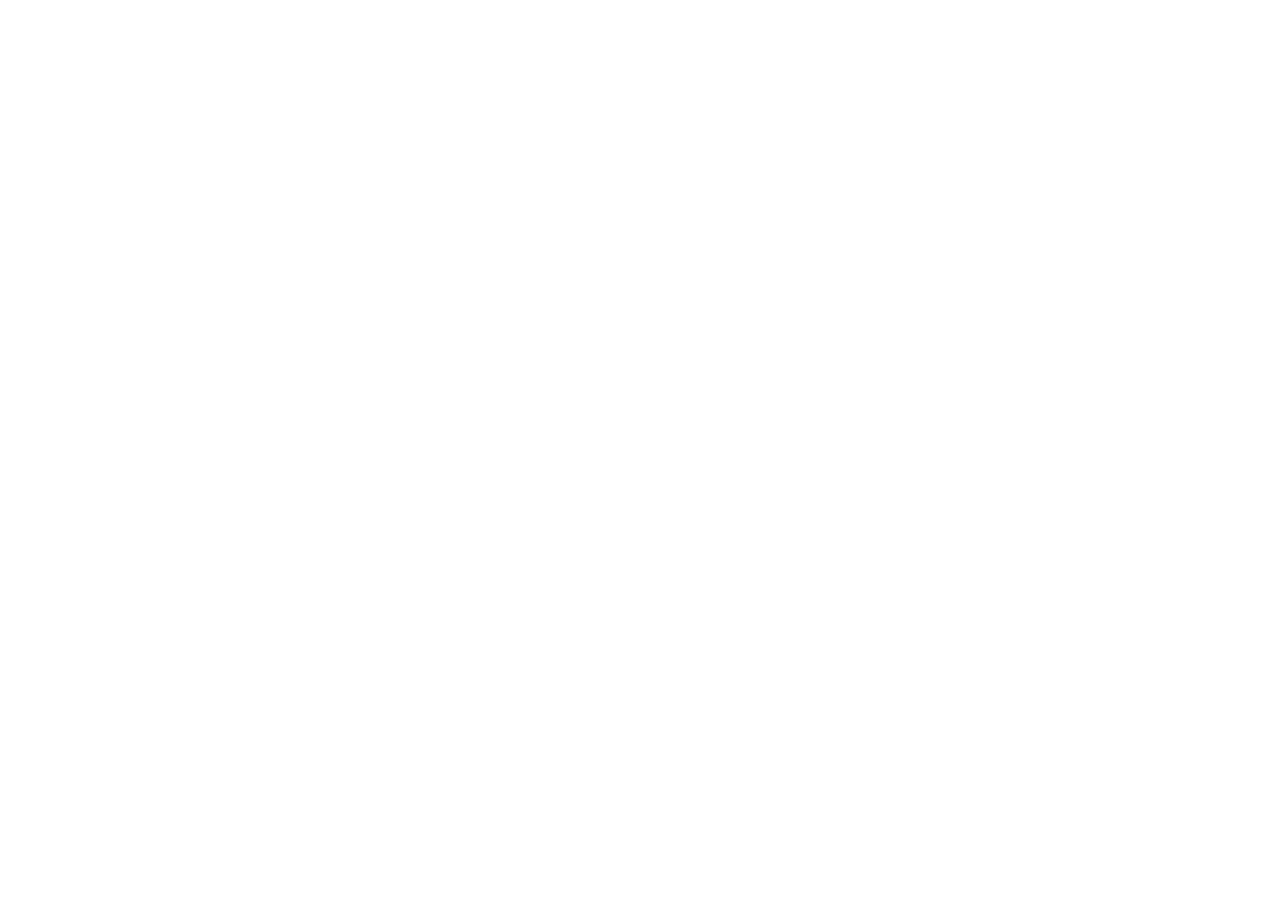
==== commit 174919e8: "更正" ====
--- a/index.html
+++ b/index.html
@@ -1,94 +1,12 @@
 <!DOCTYPE html>
 <html lang="en">
-  <head>
-    <meta charset="UTF-8" />
-    <meta http-equiv="X-UA-Compatible" content="IE=edge" />
-    <meta name="viewport" content="width=device-width, initial-scale=1.0" />
-    <title>Document</title>
-    <link rel="stylesheet" href="/assets/lib/layui/css/layui.css" />
-    <link rel="stylesheet" href="/assets/css/index.css" />
-    <link rel="stylesheet" href="/assets/fonts/iconfont.css">
-  </head>
-  <body>
-    <div class="layui-layout layui-layout-admin">
-      <div class="layui-header">
-        <div class="layui-logo layui-hide-xs layui-bg-black">
-          <img src="/assets/images/logo.png" alt="" />
-        </div>
-
-        <ul class="layui-nav layui-layout-right">
-          <li class="layui-nav-item layui-hide layui-show-md-inline-block">
-            <a href="javascript:;" class="userinfo">
-              <img
-                src="//tva1.sinaimg.cn/crop.0.0.118.118.180/5db11ff4gw1e77d3nqrv8j203b03cweg.jpg"
-                class="layui-nav-img"
-              />
-              <span class="text-avatar">A</span>
-              个人中心
-            </a>
-            <dl class="layui-nav-child">
-              <dd><a href="/user/user_info.html" target="fm">基本资料</a></dd>
-              <dd><a href="/user/user_avatar.html" target="fm">更换头像</a></dd>
-              <dd><a href="/user/user_pwd.html" target="fm">重置密码</a></dd>
-            </dl>
-          </li>
-          <li class="layui-nav-item" lay-header-event="menuRight" lay-unselect>
-            <a href="javascript:;" id="btnLogout"><span class="iconfont icon-tuichu"></span>退出</a>
-          </li>
-        </ul>
-      </div>
-
-      <div class="layui-side layui-bg-black">
-        <div class="layui-side-scroll">
-          <div class="userinfo">
-            <img
-              src="//tva1.sinaimg.cn/crop.0.0.118.118.180/5db11ff4gw1e77d3nqrv8j203b03cweg.jpg"
-              class="layui-nav-img"
-            />
-            <span class="text-avatar">A</span>
-            <span id="welcome">欢迎 ***</span>
-          </div>
-          <!-- 左侧导航区域（可配合layui已有的垂直导航） -->
-          <ul class="layui-nav layui-nav-tree" lay-shrink="all">
-            <li class="layui-nav-item layui-this"><a href="/home/dashboard.html" target="fm"><span class="iconfont icon-home"></span>首页</a></li>
-            <li class="layui-nav-item">
-              <a class="" href="javascript:;"><span class="iconfont icon-16"></span>文章管理</a>
-              <dl class="layui-nav-child">
-                <dd><a href="/article/art_cate.html" target="fm"><i class="layui-icon layui-icon-app"></i>文章类别</a></dd>
-                <dd><a href="/article/art_list.html" target="fm" ><i class="layui-icon layui-icon-app"></i>文章列表</a></dd>
-                <dd><a href="/article/art_pub.html" target="fm"><i class="layui-icon layui-icon-app"></i>发布文章</a></dd>
-              </dl>
-            </li>
-            <li class="layui-nav-item">
-              <a href="javascript:;"><span class="iconfont icon-user"></span>个人中心</a>
-              <dl class="layui-nav-child">
-                <dd><a href="/user/user_info.html" target="fm"><i class="layui-icon layui-icon-app"></i>基本资料</a></dd>
-                <dd><a href="/user/user_avatar.html" target="fm"><i class="layui-icon layui-icon-app"></i>更换头像</a></dd>
-                <dd><a href="/user/user_pwd.html" target="fm"><i class="layui-icon layui-icon-app"></i>重置密码</a></dd>
-              </dl>
-            </li>
-          </ul>
-        </div>
-      </div>
-
-      <div class="layui-body">
-        <!-- 内容主体区域 -->
-        <iframe name="fm" src="/home/dashboard.html" frameborder="0"></iframe>
-        </div>
-
-        <div class="layui-footer">
-        <!-- 底部固定区域 -->
-        底部固定区域
-      </div>
-    </div>
-    <!-- 导入 layui js 文件 -->
-    <script src="/assets/lib/layui/layui.all.js"></script>
-
-    <!-- 导入 jquery -->
-    <script src="/assets/lib/jquery.js"></script>
-    <script src="/assets/js/baseAPI.js"></script>
-
-    <!-- 导入自己的 js 文件 -->
-    <script src="/assets/js/index.js"></script>
-  </body>
-</html>
+<head>
+  <meta charset="UTF-8">
+  <meta http-equiv="X-UA-Compatible" content="IE=edge">
+  <meta name="viewport" content="width=device-width, initial-scale=1.0">
+  <title>Document</title>
+</head>
+<body>
+  
+</body>
+</html>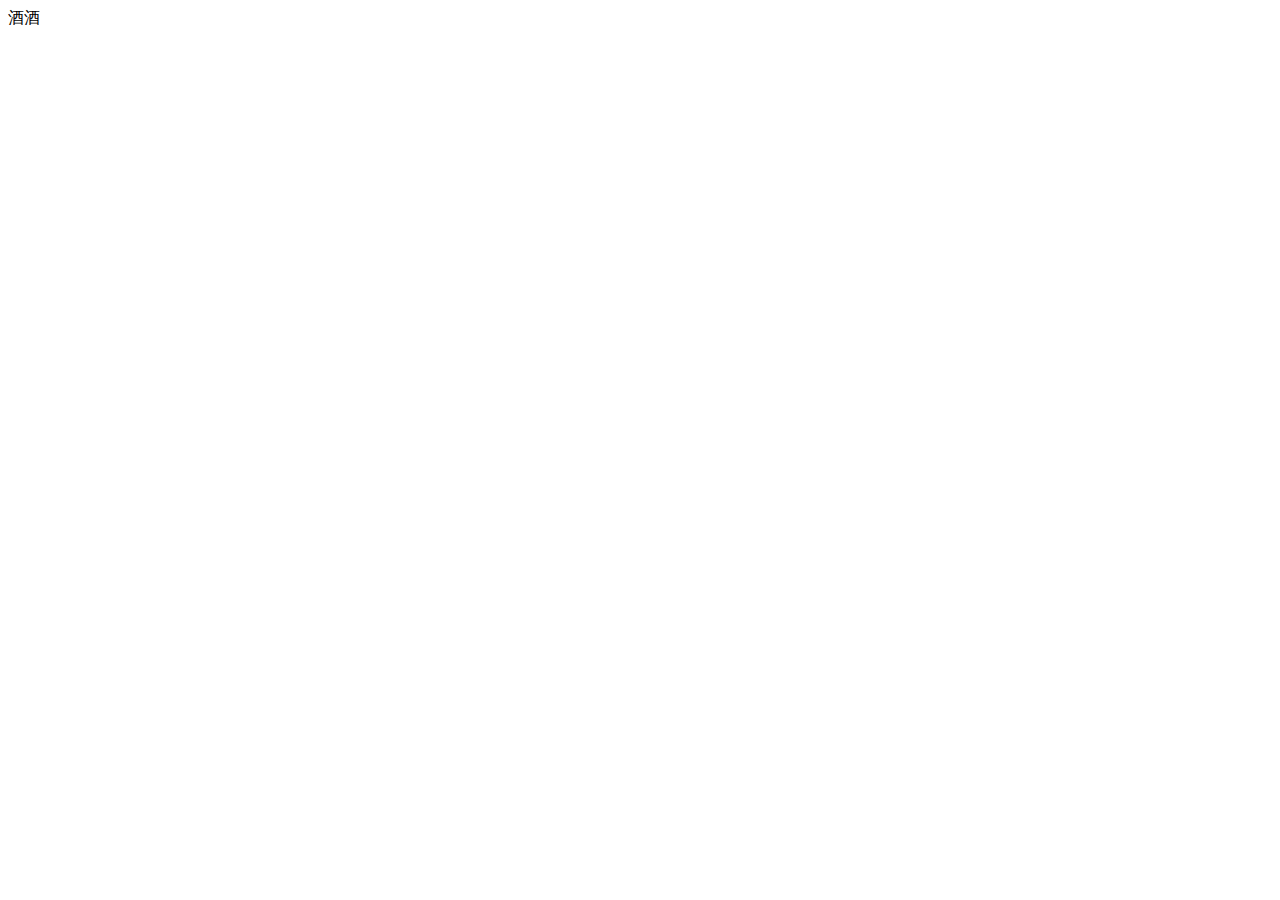
==== commit 7a0b1e99: "这是注册/登录的提交" ====
--- a/index.html
+++ b/index.html
@@ -7,6 +7,6 @@
   <title>Document</title>
 </head>
 <body>
-  
+酒酒
 </body>
 </html>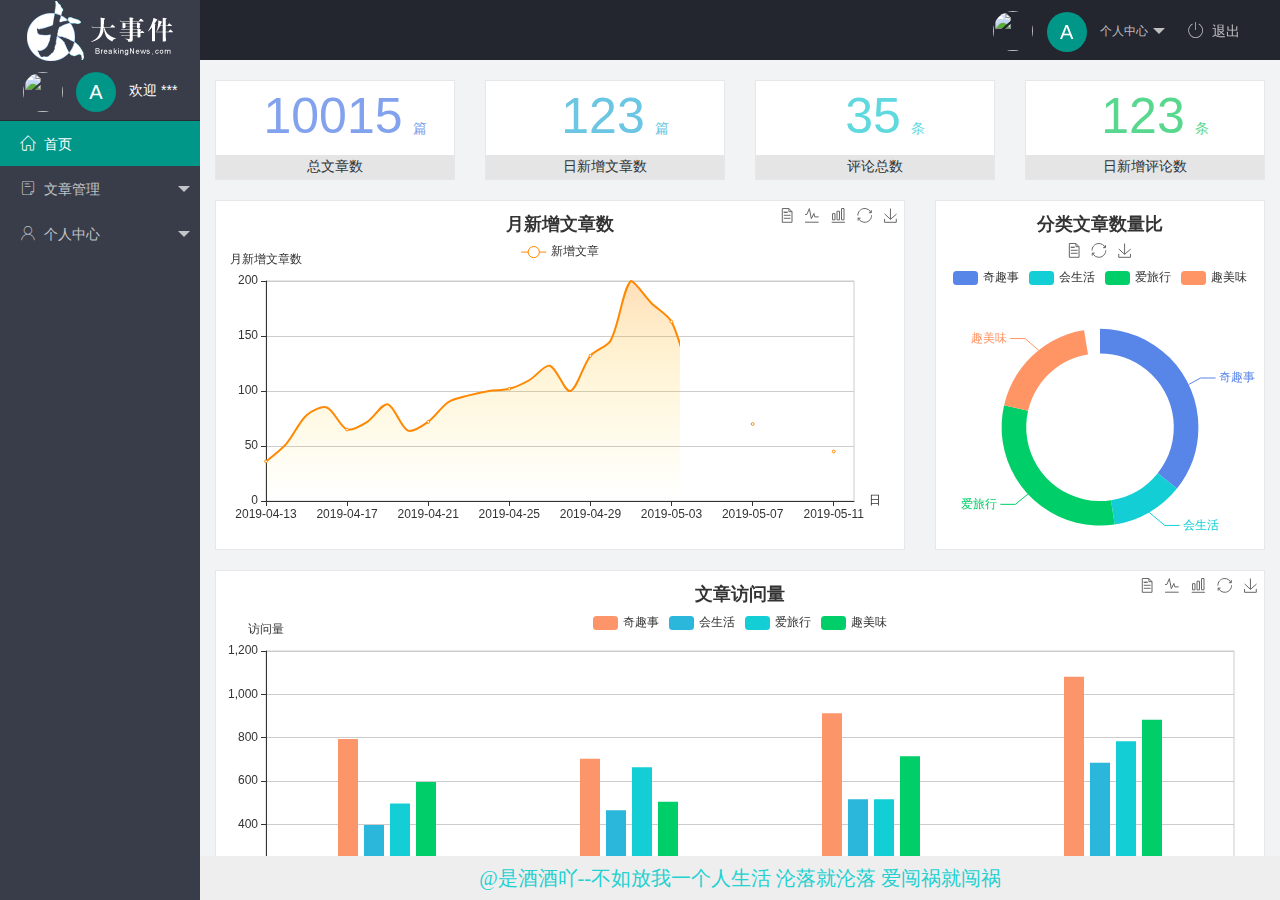
==== commit d41b5643: "完成首页功能" ====
--- a/index.html
+++ b/index.html
@@ -1,12 +1,83 @@
 <!DOCTYPE html>
 <html lang="en">
-<head>
-  <meta charset="UTF-8">
-  <meta http-equiv="X-UA-Compatible" content="IE=edge">
-  <meta name="viewport" content="width=device-width, initial-scale=1.0">
-  <title>Document</title>
-</head>
-<body>
-酒酒
-</body>
-</html>+  <head>
+    <meta charset="UTF-8" />
+    <meta http-equiv="X-UA-Compatible" content="IE=edge" />
+    <meta name="viewport" content="width=device-width, initial-scale=1.0" />
+    <title>Document</title>
+    <link rel="stylesheet" href="/assets/lib/layui/css/layui.css" />
+    <link rel="stylesheet" href="./assets/fonts/iconfont.css">
+    <link rel="stylesheet" href="./assets/css/index.css">
+  </head>
+  <body>
+    <div class="layui-layout layui-layout-admin">
+      <div class="layui-header">
+        <div class="layui-logo layui-hide-xs layui-bg-black">
+          <img src="/assets/images/logo.png" alt="" />
+        </div>
+
+        <ul class="layui-nav layui-layout-right">
+          <li class="layui-nav-item layui-hide layui-show-md-inline-block">
+            <a href="javascript:;" class="userinfo">
+              <img src="http://t.cn/RCzsdCq" class="layui-nav-img" />
+              <span class="text-avatar">A</span>
+              个人中心
+            </a>
+            <dl class="layui-nav-child">g
+              <dd><a href="">基本资料</a></dd>
+              <dd><a href="">更换头像</a></dd>
+              <dd><a href="">重置密码</a></dd>
+            </dl>
+          </li>
+          <li class="layui-nav-item" lay-header-event="menuRight" lay-unselect>
+            <a href="javascript:;" id="btnLogout"><span class="iconfont icon-tuichu"></span>退出</a>
+          </li>
+        </ul>
+      </div>
+
+      <div class="layui-side layui-bg-black">
+        <div class="layui-side-scroll">
+            <!-- 左侧导航区域（可配合layui已有的垂直导航） -->
+            <ul class="layui-nav layui-nav-tree" lay-shrink="all">
+              <div class="userinfo">
+                <img src="http://t.cn/RCzsdCq" class="layui-nav-img" />
+                <span class="text-avatar">A</span>
+                <span id="welcome">欢迎 ***</span>
+            </div>
+                <li class="layui-nav-item layui-this"><a href="/home/dashboard.html" target="fm"><span class="iconfont icon-home"></span>首页</a></li>
+                <li class="layui-nav-item">
+                    <a class="" href="javascript:;"><span class="iconfont icon-16"></span>文章管理</a>
+                    <dl class="layui-nav-child">
+                        <dd><a href="javascript:;"><i class="layui-icon layui-icon-app"></i>文章类别</a></dd>
+                        <dd><a href="javascript:;"><i class="layui-icon layui-icon-app"></i>文章列表</a></dd>
+                        <dd><a href="javascript:;"><i class="layui-icon layui-icon-app"></i>发布文章</a></dd>
+                    </dl>
+                </li>
+                <li class="layui-nav-item">
+                    <a href="javascript:;"><span class="iconfont icon-user"></span>个人中心</a>
+                    <dl class="layui-nav-child">
+                        <dd><a href="javascript:;"><i class="layui-icon layui-icon-app"></i>基本资料</a></dd>
+                        <dd><a href="javascript:;"><i class="layui-icon layui-icon-app"></i>更换头像</a></dd>
+                        <dd><a href="javascript:;"><i class="layui-icon layui-icon-app"></i>重置密码</a></dd>
+                    </dl>
+                </li>
+            </ul>
+        </div>
+    </div>
+
+    <div class="layui-body">
+      <!-- 内容主体区域 -->
+      <iframe name="fm" src="/home/dashboard.html" frameborder="0"></iframe>
+  </div>
+
+      <div class="layui-footer">
+        <!-- 底部固定区域 -->
+        @是酒酒吖--不如放我一个人生活 沦落就沦落 爱闯祸就闯祸
+      </div>
+    </div>
+    <script src="/assets/lib/layui/layui.all.js"></script>
+    <script src="./assets/lib/jquery.js"></script>
+    <script src="./assets/js/daseApi.js"></script>
+    <script src="./assets/js/index.js"></script>
+  </body>
+</html>
--- a/assets/lib/layui/css/layui.css
+++ b/assets/lib/layui/css/layui.css
@@ -0,0 +1,2 @@
+/** layui-v2.5.5 MIT License By https://www.layui.com */
+ .layui-inline,img{display:inline-block;vertical-align:middle}h1,h2,h3,h4,h5,h6{font-weight:400}.layui-edge,.layui-header,.layui-inline,.layui-main{position:relative}.layui-body,.layui-edge,.layui-elip{overflow:hidden}.layui-btn,.layui-edge,.layui-inline,img{vertical-align:middle}.layui-btn,.layui-disabled,.layui-icon,.layui-unselect{-moz-user-select:none;-webkit-user-select:none;-ms-user-select:none}.layui-elip,.layui-form-checkbox span,.layui-form-pane .layui-form-label{text-overflow:ellipsis;white-space:nowrap}.layui-breadcrumb,.layui-tree-btnGroup{visibility:hidden}blockquote,body,button,dd,div,dl,dt,form,h1,h2,h3,h4,h5,h6,input,li,ol,p,pre,td,textarea,th,ul{margin:0;padding:0;-webkit-tap-highlight-color:rgba(0,0,0,0)}a:active,a:hover{outline:0}img{border:none}li{list-style:none}table{border-collapse:collapse;border-spacing:0}h4,h5,h6{font-size:100%}button,input,optgroup,option,select,textarea{font-family:inherit;font-size:inherit;font-style:inherit;font-weight:inherit;outline:0}pre{white-space:pre-wrap;white-space:-moz-pre-wrap;white-space:-pre-wrap;white-space:-o-pre-wrap;word-wrap:break-word}body{line-height:24px;font:14px Helvetica Neue,Helvetica,PingFang SC,Tahoma,Arial,sans-serif}hr{height:1px;margin:10px 0;border:0;clear:both}a{color:#333;text-decoration:none}a:hover{color:#777}a cite{font-style:normal;*cursor:pointer}.layui-border-box,.layui-border-box *{box-sizing:border-box}.layui-box,.layui-box *{box-sizing:content-box}.layui-clear{clear:both;*zoom:1}.layui-clear:after{content:'\20';clear:both;*zoom:1;display:block;height:0}.layui-inline{*display:inline;*zoom:1}.layui-edge{display:inline-block;width:0;height:0;border-width:6px;border-style:dashed;border-color:transparent}.layui-edge-top{top:-4px;border-bottom-color:#999;border-bottom-style:solid}.layui-edge-right{border-left-color:#999;border-left-style:solid}.layui-edge-bottom{top:2px;border-top-color:#999;border-top-style:solid}.layui-edge-left{border-right-color:#999;border-right-style:solid}.layui-disabled,.layui-disabled:hover{color:#d2d2d2!important;cursor:not-allowed!important}.layui-circle{border-radius:100%}.layui-show{display:block!important}.layui-hide{display:none!important}@font-face{font-family:layui-icon;src:url(../font/iconfont.eot?v=250);src:url(../font/iconfont.eot?v=250#iefix) format('embedded-opentype'),url(../font/iconfont.woff2?v=250) format('woff2'),url(../font/iconfont.woff?v=250) format('woff'),url(../font/iconfont.ttf?v=250) format('truetype'),url(../font/iconfont.svg?v=250#layui-icon) format('svg')}.layui-icon{font-family:layui-icon!important;font-size:16px;font-style:normal;-webkit-font-smoothing:antialiased;-moz-osx-font-smoothing:grayscale}.layui-icon-reply-fill:before{content:"\e611"}.layui-icon-set-fill:before{content:"\e614"}.layui-icon-menu-fill:before{content:"\e60f"}.layui-icon-search:before{content:"\e615"}.layui-icon-share:before{content:"\e641"}.layui-icon-set-sm:before{content:"\e620"}.layui-icon-engine:before{content:"\e628"}.layui-icon-close:before{content:"\1006"}.layui-icon-close-fill:before{content:"\1007"}.layui-icon-chart-screen:before{content:"\e629"}.layui-icon-star:before{content:"\e600"}.layui-icon-circle-dot:before{content:"\e617"}.layui-icon-chat:before{content:"\e606"}.layui-icon-release:before{content:"\e609"}.layui-icon-list:before{content:"\e60a"}.layui-icon-chart:before{content:"\e62c"}.layui-icon-ok-circle:before{content:"\1005"}.layui-icon-layim-theme:before{content:"\e61b"}.layui-icon-table:before{content:"\e62d"}.layui-icon-right:before{content:"\e602"}.layui-icon-left:before{content:"\e603"}.layui-icon-cart-simple:before{content:"\e698"}.layui-icon-face-cry:before{content:"\e69c"}.layui-icon-face-smile:before{content:"\e6af"}.layui-icon-survey:before{content:"\e6b2"}.layui-icon-tree:before{content:"\e62e"}.layui-icon-upload-circle:before{content:"\e62f"}.layui-icon-add-circle:before{content:"\e61f"}.layui-icon-download-circle:before{content:"\e601"}.layui-icon-templeate-1:before{content:"\e630"}.layui-icon-util:before{content:"\e631"}.layui-icon-face-surprised:before{content:"\e664"}.layui-icon-edit:before{content:"\e642"}.layui-icon-speaker:before{content:"\e645"}.layui-icon-down:before{content:"\e61a"}.layui-icon-file:before{content:"\e621"}.layui-icon-layouts:before{content:"\e632"}.layui-icon-rate-half:before{content:"\e6c9"}.layui-icon-add-circle-fine:before{content:"\e608"}.layui-icon-prev-circle:before{content:"\e633"}.layui-icon-read:before{content:"\e705"}.layui-icon-404:before{content:"\e61c"}.layui-icon-carousel:before{content:"\e634"}.layui-icon-help:before{content:"\e607"}.layui-icon-code-circle:before{content:"\e635"}.layui-icon-water:before{content:"\e636"}.layui-icon-username:before{content:"\e66f"}.layui-icon-find-fill:before{content:"\e670"}.layui-icon-about:before{content:"\e60b"}.layui-icon-location:before{content:"\e715"}.layui-icon-up:before{content:"\e619"}.layui-icon-pause:before{content:"\e651"}.layui-icon-date:before{content:"\e637"}.layui-icon-layim-uploadfile:before{content:"\e61d"}.layui-icon-delete:before{content:"\e640"}.layui-icon-play:before{content:"\e652"}.layui-icon-top:before{content:"\e604"}.layui-icon-friends:before{content:"\e612"}.layui-icon-refresh-3:before{content:"\e9aa"}.layui-icon-ok:before{content:"\e605"}.layui-icon-layer:before{content:"\e638"}.layui-icon-face-smile-fine:before{content:"\e60c"}.layui-icon-dollar:before{content:"\e659"}.layui-icon-group:before{content:"\e613"}.layui-icon-layim-download:before{content:"\e61e"}.layui-icon-picture-fine:before{content:"\e60d"}.layui-icon-link:before{content:"\e64c"}.layui-icon-diamond:before{content:"\e735"}.layui-icon-log:before{content:"\e60e"}.layui-icon-rate-solid:before{content:"\e67a"}.layui-icon-fonts-del:before{content:"\e64f"}.layui-icon-unlink:before{content:"\e64d"}.layui-icon-fonts-clear:before{content:"\e639"}.layui-icon-triangle-r:before{content:"\e623"}.layui-icon-circle:before{content:"\e63f"}.layui-icon-radio:before{content:"\e643"}.layui-icon-align-center:before{content:"\e647"}.layui-icon-align-right:before{content:"\e648"}.layui-icon-align-left:before{content:"\e649"}.layui-icon-loading-1:before{content:"\e63e"}.layui-icon-return:before{content:"\e65c"}.layui-icon-fonts-strong:before{content:"\e62b"}.layui-icon-upload:before{content:"\e67c"}.layui-icon-dialogue:before{content:"\e63a"}.layui-icon-video:before{content:"\e6ed"}.layui-icon-headset:before{content:"\e6fc"}.layui-icon-cellphone-fine:before{content:"\e63b"}.layui-icon-add-1:before{content:"\e654"}.layui-icon-face-smile-b:before{content:"\e650"}.layui-icon-fonts-html:before{content:"\e64b"}.layui-icon-form:before{content:"\e63c"}.layui-icon-cart:before{content:"\e657"}.layui-icon-camera-fill:before{content:"\e65d"}.layui-icon-tabs:before{content:"\e62a"}.layui-icon-fonts-code:before{content:"\e64e"}.layui-icon-fire:before{content:"\e756"}.layui-icon-set:before{content:"\e716"}.layui-icon-fonts-u:before{content:"\e646"}.layui-icon-triangle-d:before{content:"\e625"}.layui-icon-tips:before{content:"\e702"}.layui-icon-picture:before{content:"\e64a"}.layui-icon-more-vertical:before{content:"\e671"}.layui-icon-flag:before{content:"\e66c"}.layui-icon-loading:before{content:"\e63d"}.layui-icon-fonts-i:before{content:"\e644"}.layui-icon-refresh-1:before{content:"\e666"}.layui-icon-rmb:before{content:"\e65e"}.layui-icon-home:before{content:"\e68e"}.layui-icon-user:before{content:"\e770"}.layui-icon-notice:before{content:"\e667"}.layui-icon-login-weibo:before{content:"\e675"}.layui-icon-voice:before{content:"\e688"}.layui-icon-upload-drag:before{content:"\e681"}.layui-icon-login-qq:before{content:"\e676"}.layui-icon-snowflake:before{content:"\e6b1"}.layui-icon-file-b:before{content:"\e655"}.layui-icon-template:before{content:"\e663"}.layui-icon-auz:before{content:"\e672"}.layui-icon-console:before{content:"\e665"}.layui-icon-app:before{content:"\e653"}.layui-icon-prev:before{content:"\e65a"}.layui-icon-website:before{content:"\e7ae"}.layui-icon-next:before{content:"\e65b"}.layui-icon-component:before{content:"\e857"}.layui-icon-more:before{content:"\e65f"}.layui-icon-login-wechat:before{content:"\e677"}.layui-icon-shrink-right:before{content:"\e668"}.layui-icon-spread-left:before{content:"\e66b"}.layui-icon-camera:before{content:"\e660"}.layui-icon-note:before{content:"\e66e"}.layui-icon-refresh:before{content:"\e669"}.layui-icon-female:before{content:"\e661"}.layui-icon-male:before{content:"\e662"}.layui-icon-password:before{content:"\e673"}.layui-icon-senior:before{content:"\e674"}.layui-icon-theme:before{content:"\e66a"}.layui-icon-tread:before{content:"\e6c5"}.layui-icon-praise:before{content:"\e6c6"}.layui-icon-star-fill:before{content:"\e658"}.layui-icon-rate:before{content:"\e67b"}.layui-icon-template-1:before{content:"\e656"}.layui-icon-vercode:before{content:"\e679"}.layui-icon-cellphone:before{content:"\e678"}.layui-icon-screen-full:before{content:"\e622"}.layui-icon-screen-restore:before{content:"\e758"}.layui-icon-cols:before{content:"\e610"}.layui-icon-export:before{content:"\e67d"}.layui-icon-print:before{content:"\e66d"}.layui-icon-slider:before{content:"\e714"}.layui-icon-addition:before{content:"\e624"}.layui-icon-subtraction:before{content:"\e67e"}.layui-icon-service:before{content:"\e626"}.layui-icon-transfer:before{content:"\e691"}.layui-main{width:1140px;margin:0 auto}.layui-header{z-index:1000;height:60px}.layui-header a:hover{transition:all .5s;-webkit-transition:all .5s}.layui-side{position:fixed;left:0;top:0;bottom:0;z-index:999;width:200px;overflow-x:hidden}.layui-side-scroll{position:relative;width:220px;height:100%;overflow-x:hidden}.layui-body{position:absolute;left:200px;right:0;top:0;bottom:0;z-index:998;width:auto;overflow-y:auto;box-sizing:border-box}.layui-layout-body{overflow:hidden}.layui-layout-admin .layui-header{background-color:#23262E}.layui-layout-admin .layui-side{top:60px;width:200px;overflow-x:hidden}.layui-layout-admin .layui-body{position:fixed;top:60px;bottom:44px}.layui-layout-admin .layui-main{width:auto;margin:0 15px}.layui-layout-admin .layui-footer{position:fixed;left:200px;right:0;bottom:0;height:44px;line-height:44px;padding:0 15px;background-color:#eee}.layui-layout-admin .layui-logo{position:absolute;left:0;top:0;width:200px;height:100%;line-height:60px;text-align:center;color:#009688;font-size:16px}.layui-layout-admin .layui-header .layui-nav{background:0 0}.layui-layout-left{position:absolute!important;left:200px;top:0}.layui-layout-right{position:absolute!important;right:0;top:0}.layui-container{position:relative;margin:0 auto;padding:0 15px;box-sizing:border-box}.layui-fluid{position:relative;margin:0 auto;padding:0 15px}.layui-row:after,.layui-row:before{content:'';display:block;clear:both}.layui-col-lg1,.layui-col-lg10,.layui-col-lg11,.layui-col-lg12,.layui-col-lg2,.layui-col-lg3,.layui-col-lg4,.layui-col-lg5,.layui-col-lg6,.layui-col-lg7,.layui-col-lg8,.layui-col-lg9,.layui-col-md1,.layui-col-md10,.layui-col-md11,.layui-col-md12,.layui-col-md2,.layui-col-md3,.layui-col-md4,.layui-col-md5,.layui-col-md6,.layui-col-md7,.layui-col-md8,.layui-col-md9,.layui-col-sm1,.layui-col-sm10,.layui-col-sm11,.layui-col-sm12,.layui-col-sm2,.layui-col-sm3,.layui-col-sm4,.layui-col-sm5,.layui-col-sm6,.layui-col-sm7,.layui-col-sm8,.layui-col-sm9,.layui-col-xs1,.layui-col-xs10,.layui-col-xs11,.layui-col-xs12,.layui-col-xs2,.layui-col-xs3,.layui-col-xs4,.layui-col-xs5,.layui-col-xs6,.layui-col-xs7,.layui-col-xs8,.layui-col-xs9{position:relative;display:block;box-sizing:border-box}.layui-col-xs1,.layui-col-xs10,.layui-col-xs11,.layui-col-xs12,.layui-col-xs2,.layui-col-xs3,.layui-col-xs4,.layui-col-xs5,.layui-col-xs6,.layui-col-xs7,.layui-col-xs8,.layui-col-xs9{float:left}.layui-col-xs1{width:8.33333333%}.layui-col-xs2{width:16.66666667%}.layui-col-xs3{width:25%}.layui-col-xs4{width:33.33333333%}.layui-col-xs5{width:41.66666667%}.layui-col-xs6{width:50%}.layui-col-xs7{width:58.33333333%}.layui-col-xs8{width:66.66666667%}.layui-col-xs9{width:75%}.layui-col-xs10{width:83.33333333%}.layui-col-xs11{width:91.66666667%}.layui-col-xs12{width:100%}.layui-col-xs-offset1{margin-left:8.33333333%}.layui-col-xs-offset2{margin-left:16.66666667%}.layui-col-xs-offset3{margin-left:25%}.layui-col-xs-offset4{margin-left:33.33333333%}.layui-col-xs-offset5{margin-left:41.66666667%}.layui-col-xs-offset6{margin-left:50%}.layui-col-xs-offset7{margin-left:58.33333333%}.layui-col-xs-offset8{margin-left:66.66666667%}.layui-col-xs-offset9{margin-left:75%}.layui-col-xs-offset10{margin-left:83.33333333%}.layui-col-xs-offset11{margin-left:91.66666667%}.layui-col-xs-offset12{margin-left:100%}@media screen and (max-width:768px){.layui-hide-xs{display:none!important}.layui-show-xs-block{display:block!important}.layui-show-xs-inline{display:inline!important}.layui-show-xs-inline-block{display:inline-block!important}}@media screen and (min-width:768px){.layui-container{width:750px}.layui-hide-sm{display:none!important}.layui-show-sm-block{display:block!important}.layui-show-sm-inline{display:inline!important}.layui-show-sm-inline-block{display:inline-block!important}.layui-col-sm1,.layui-col-sm10,.layui-col-sm11,.layui-col-sm12,.layui-col-sm2,.layui-col-sm3,.layui-col-sm4,.layui-col-sm5,.layui-col-sm6,.layui-col-sm7,.layui-col-sm8,.layui-col-sm9{float:left}.layui-col-sm1{width:8.33333333%}.layui-col-sm2{width:16.66666667%}.layui-col-sm3{width:25%}.layui-col-sm4{width:33.33333333%}.layui-col-sm5{width:41.66666667%}.layui-col-sm6{width:50%}.layui-col-sm7{width:58.33333333%}.layui-col-sm8{width:66.66666667%}.layui-col-sm9{width:75%}.layui-col-sm10{width:83.33333333%}.layui-col-sm11{width:91.66666667%}.layui-col-sm12{width:100%}.layui-col-sm-offset1{margin-left:8.33333333%}.layui-col-sm-offset2{margin-left:16.66666667%}.layui-col-sm-offset3{margin-left:25%}.layui-col-sm-offset4{margin-left:33.33333333%}.layui-col-sm-offset5{margin-left:41.66666667%}.layui-col-sm-offset6{margin-left:50%}.layui-col-sm-offset7{margin-left:58.33333333%}.layui-col-sm-offset8{margin-left:66.66666667%}.layui-col-sm-offset9{margin-left:75%}.layui-col-sm-offset10{margin-left:83.33333333%}.layui-col-sm-offset11{margin-left:91.66666667%}.layui-col-sm-offset12{margin-left:100%}}@media screen and (min-width:992px){.layui-container{width:970px}.layui-hide-md{display:none!important}.layui-show-md-block{display:block!important}.layui-show-md-inline{display:inline!important}.layui-show-md-inline-block{display:inline-block!important}.layui-col-md1,.layui-col-md10,.layui-col-md11,.layui-col-md12,.layui-col-md2,.layui-col-md3,.layui-col-md4,.layui-col-md5,.layui-col-md6,.layui-col-md7,.layui-col-md8,.layui-col-md9{float:left}.layui-col-md1{width:8.33333333%}.layui-col-md2{width:16.66666667%}.layui-col-md3{width:25%}.layui-col-md4{width:33.33333333%}.layui-col-md5{width:41.66666667%}.layui-col-md6{width:50%}.layui-col-md7{width:58.33333333%}.layui-col-md8{width:66.66666667%}.layui-col-md9{width:75%}.layui-col-md10{width:83.33333333%}.layui-col-md11{width:91.66666667%}.layui-col-md12{width:100%}.layui-col-md-offset1{margin-left:8.33333333%}.layui-col-md-offset2{margin-left:16.66666667%}.layui-col-md-offset3{margin-left:25%}.layui-col-md-offset4{margin-left:33.33333333%}.layui-col-md-offset5{margin-left:41.66666667%}.layui-col-md-offset6{margin-left:50%}.layui-col-md-offset7{margin-left:58.33333333%}.layui-col-md-offset8{margin-left:66.66666667%}.layui-col-md-offset9{margin-left:75%}.layui-col-md-offset10{margin-left:83.33333333%}.layui-col-md-offset11{margin-left:91.66666667%}.layui-col-md-offset12{margin-left:100%}}@media screen and (min-width:1200px){.layui-container{width:1170px}.layui-hide-lg{display:none!important}.layui-show-lg-block{display:block!important}.layui-show-lg-inline{display:inline!important}.layui-show-lg-inline-block{display:inline-block!important}.layui-col-lg1,.layui-col-lg10,.layui-col-lg11,.layui-col-lg12,.layui-col-lg2,.layui-col-lg3,.layui-col-lg4,.layui-col-lg5,.layui-col-lg6,.layui-col-lg7,.layui-col-lg8,.layui-col-lg9{float:left}.layui-col-lg1{width:8.33333333%}.layui-col-lg2{width:16.66666667%}.layui-col-lg3{width:25%}.layui-col-lg4{width:33.33333333%}.layui-col-lg5{width:41.66666667%}.layui-col-lg6{width:50%}.layui-col-lg7{width:58.33333333%}.layui-col-lg8{width:66.66666667%}.layui-col-lg9{width:75%}.layui-col-lg10{width:83.33333333%}.layui-col-lg11{width:91.66666667%}.layui-col-lg12{width:100%}.layui-col-lg-offset1{margin-left:8.33333333%}.layui-col-lg-offset2{margin-left:16.66666667%}.layui-col-lg-offset3{margin-left:25%}.layui-col-lg-offset4{margin-left:33.33333333%}.layui-col-lg-offset5{margin-left:41.66666667%}.layui-col-lg-offset6{margin-left:50%}.layui-col-lg-offset7{margin-left:58.33333333%}.layui-col-lg-offset8{margin-left:66.66666667%}.layui-col-lg-offset9{margin-left:75%}.layui-col-lg-offset10{margin-left:83.33333333%}.layui-col-lg-offset11{margin-left:91.66666667%}.layui-col-lg-offset12{margin-left:100%}}.layui-col-space1{margin:-.5px}.layui-col-space1>*{padding:.5px}.layui-col-space3{margin:-1.5px}.layui-col-space3>*{padding:1.5px}.layui-col-space5{margin:-2.5px}.layui-col-space5>*{padding:2.5px}.layui-col-space8{margin:-3.5px}.layui-col-space8>*{padding:3.5px}.layui-col-space10{margin:-5px}.layui-col-space10>*{padding:5px}.layui-col-space12{margin:-6px}.layui-col-space12>*{padding:6px}.layui-col-space15{margin:-7.5px}.layui-col-space15>*{padding:7.5px}.layui-col-space18{margin:-9px}.layui-col-space18>*{padding:9px}.layui-col-space20{margin:-10px}.layui-col-space20>*{padding:10px}.layui-col-space22{margin:-11px}.layui-col-space22>*{padding:11px}.layui-col-space25{margin:-12.5px}.layui-col-space25>*{padding:12.5px}.layui-col-space30{margin:-15px}.layui-col-space30>*{padding:15px}.layui-btn,.layui-input,.layui-select,.layui-textarea,.layui-upload-button{outline:0;-webkit-appearance:none;transition:all .3s;-webkit-transition:all .3s;box-sizing:border-box}.layui-elem-quote{margin-bottom:10px;padding:15px;line-height:22px;border-left:5px solid #009688;border-radius:0 2px 2px 0;background-color:#f2f2f2}.layui-quote-nm{border-style:solid;border-width:1px 1px 1px 5px;background:0 0}.layui-elem-field{margin-bottom:10px;padding:0;border-width:1px;border-style:solid}.layui-elem-field legend{margin-left:20px;padding:0 10px;font-size:20px;font-weight:300}.layui-field-title{margin:10px 0 20px;border-width:1px 0 0}.layui-field-box{padding:10px 15px}.layui-field-title .layui-field-box{padding:10px 0}.layui-progress{position:relative;height:6px;border-radius:20px;background-color:#e2e2e2}.layui-progress-bar{position:absolute;left:0;top:0;width:0;max-width:100%;height:6px;border-radius:20px;text-align:right;background-color:#5FB878;transition:all .3s;-webkit-transition:all .3s}.layui-progress-big,.layui-progress-big .layui-progress-bar{height:18px;line-height:18px}.layui-progress-text{position:relative;top:-20px;line-height:18px;font-size:12px;color:#666}.layui-progress-big .layui-progress-text{position:static;padding:0 10px;color:#fff}.layui-collapse{border-width:1px;border-style:solid;border-radius:2px}.layui-colla-content,.layui-colla-item{border-top-width:1px;border-top-style:solid}.layui-colla-item:first-child{border-top:none}.layui-colla-title{position:relative;height:42px;line-height:42px;padding:0 15px 0 35px;color:#333;background-color:#f2f2f2;cursor:pointer;font-size:14px;overflow:hidden}.layui-colla-content{display:none;padding:10px 15px;line-height:22px;color:#666}.layui-colla-icon{position:absolute;left:15px;top:0;font-size:14px}.layui-card{margin-bottom:15px;border-radius:2px;background-color:#fff;box-shadow:0 1px 2px 0 rgba(0,0,0,.05)}.layui-card:last-child{margin-bottom:0}.layui-card-header{position:relative;height:42px;line-height:42px;padding:0 15px;border-bottom:1px solid #f6f6f6;color:#333;border-radius:2px 2px 0 0;font-size:14px}.layui-bg-black,.layui-bg-blue,.layui-bg-cyan,.layui-bg-green,.layui-bg-orange,.layui-bg-red{color:#fff!important}.layui-card-body{position:relative;padding:10px 15px;line-height:24px}.layui-card-body[pad15]{padding:15px}.layui-card-body[pad20]{padding:20px}.layui-card-body .layui-table{margin:5px 0}.layui-card .layui-tab{margin:0}.layui-panel-window{position:relative;padding:15px;border-radius:0;border-top:5px solid #E6E6E6;background-color:#fff}.layui-auxiliar-moving{position:fixed;left:0;right:0;top:0;bottom:0;width:100%;height:100%;background:0 0;z-index:9999999999}.layui-form-label,.layui-form-mid,.layui-form-select,.layui-input-block,.layui-input-inline,.layui-textarea{position:relative}.layui-bg-red{background-color:#FF5722!important}.layui-bg-orange{background-color:#FFB800!important}.layui-bg-green{background-color:#009688!important}.layui-bg-cyan{background-color:#2F4056!important}.layui-bg-blue{background-color:#1E9FFF!important}.layui-bg-black{background-color:#393D49!important}.layui-bg-gray{background-color:#eee!important;color:#666!important}.layui-badge-rim,.layui-colla-content,.layui-colla-item,.layui-collapse,.layui-elem-field,.layui-form-pane .layui-form-item[pane],.layui-form-pane .layui-form-label,.layui-input,.layui-layedit,.layui-layedit-tool,.layui-quote-nm,.layui-select,.layui-tab-bar,.layui-tab-card,.layui-tab-title,.layui-tab-title .layui-this:after,.layui-textarea{border-color:#e6e6e6}.layui-timeline-item:before,hr{background-color:#e6e6e6}.layui-text{line-height:22px;font-size:14px;color:#666}.layui-text h1,.layui-text h2,.layui-text h3{font-weight:500;color:#333}.layui-text h1{font-size:30px}.layui-text h2{font-size:24px}.layui-text h3{font-size:18px}.layui-text a:not(.layui-btn){color:#01AAED}.layui-text a:not(.layui-btn):hover{text-decoration:underline}.layui-text ul{padding:5px 0 5px 15px}.layui-text ul li{margin-top:5px;list-style-type:disc}.layui-text em,.layui-word-aux{color:#999!important;padding:0 5px!important}.layui-btn{display:inline-block;height:38px;line-height:38px;padding:0 18px;background-color:#009688;color:#fff;white-space:nowrap;text-align:center;font-size:14px;border:none;border-radius:2px;cursor:pointer}.layui-btn:hover{opacity:.8;filter:alpha(opacity=80);color:#fff}.layui-btn:active{opacity:1;filter:alpha(opacity=100)}.layui-btn+.layui-btn{margin-left:10px}.layui-btn-container{font-size:0}.layui-btn-container .layui-btn{margin-right:10px;margin-bottom:10px}.layui-btn-container .layui-btn+.layui-btn{margin-left:0}.layui-table .layui-btn-container .layui-btn{margin-bottom:9px}.layui-btn-radius{border-radius:100px}.layui-btn .layui-icon{margin-right:3px;font-size:18px;vertical-align:bottom;vertical-align:middle\9}.layui-btn-primary{border:1px solid #C9C9C9;background-color:#fff;color:#555}.layui-btn-primary:hover{border-color:#009688;color:#333}.layui-btn-normal{background-color:#1E9FFF}.layui-btn-warm{background-color:#FFB800}.layui-btn-danger{background-color:#FF5722}.layui-btn-checked{background-color:#5FB878}.layui-btn-disabled,.layui-btn-disabled:active,.layui-btn-disabled:hover{border:1px solid #e6e6e6;background-color:#FBFBFB;color:#C9C9C9;cursor:not-allowed;opacity:1}.layui-btn-lg{height:44px;line-height:44px;padding:0 25px;font-size:16px}.layui-btn-sm{height:30px;line-height:30px;padding:0 10px;font-size:12px}.layui-btn-sm i{font-size:16px!important}.layui-btn-xs{height:22px;line-height:22px;padding:0 5px;font-size:12px}.layui-btn-xs i{font-size:14px!important}.layui-btn-group{display:inline-block;vertical-align:middle;font-size:0}.layui-btn-group .layui-btn{margin-left:0!important;margin-right:0!important;border-left:1px solid rgba(255,255,255,.5);border-radius:0}.layui-btn-group .layui-btn-primary{border-left:none}.layui-btn-group .layui-btn-primary:hover{border-color:#C9C9C9;color:#009688}.layui-btn-group .layui-btn:first-child{border-left:none;border-radius:2px 0 0 2px}.layui-btn-group .layui-btn-primary:first-child{border-left:1px solid #c9c9c9}.layui-btn-group .layui-btn:last-child{border-radius:0 2px 2px 0}.layui-btn-group .layui-btn+.layui-btn{margin-left:0}.layui-btn-group+.layui-btn-group{margin-left:10px}.layui-btn-fluid{width:100%}.layui-input,.layui-select,.layui-textarea{height:38px;line-height:1.3;line-height:38px\9;border-width:1px;border-style:solid;background-color:#fff;border-radius:2px}.layui-input::-webkit-input-placeholder,.layui-select::-webkit-input-placeholder,.layui-textarea::-webkit-input-placeholder{line-height:1.3}.layui-input,.layui-textarea{display:block;width:100%;padding-left:10px}.layui-input:hover,.layui-textarea:hover{border-color:#D2D2D2!important}.layui-input:focus,.layui-textarea:focus{border-color:#C9C9C9!important}.layui-textarea{min-height:100px;height:auto;line-height:20px;padding:6px 10px;resize:vertical}.layui-select{padding:0 10px}.layui-form input[type=checkbox],.layui-form input[type=radio],.layui-form select{display:none}.layui-form [lay-ignore]{display:initial}.layui-form-item{margin-bottom:15px;clear:both;*zoom:1}.layui-form-item:after{content:'\20';clear:both;*zoom:1;display:block;height:0}.layui-form-label{float:left;display:block;padding:9px 15px;width:80px;font-weight:400;line-height:20px;text-align:right}.layui-form-label-col{display:block;float:none;padding:9px 0;line-height:20px;text-align:left}.layui-form-item .layui-inline{margin-bottom:5px;margin-right:10px}.layui-input-block{margin-left:110px;min-height:36px}.layui-input-inline{display:inline-block;vertical-align:middle}.layui-form-item .layui-input-inline{float:left;width:190px;margin-right:10px}.layui-form-text .layui-input-inline{width:auto}.layui-form-mid{float:left;display:block;padding:9px 0!important;line-height:20px;margin-right:10px}.layui-form-danger+.layui-form-select .layui-input,.layui-form-danger:focus{border-color:#FF5722!important}.layui-form-select .layui-input{padding-right:30px;cursor:pointer}.layui-form-select .layui-edge{position:absolute;right:10px;top:50%;margin-top:-3px;cursor:pointer;border-width:6px;border-top-color:#c2c2c2;border-top-style:solid;transition:all .3s;-webkit-transition:all .3s}.layui-form-select dl{display:none;position:absolute;left:0;top:42px;padding:5px 0;z-index:899;min-width:100%;border:1px solid #d2d2d2;max-height:300px;overflow-y:auto;background-color:#fff;border-radius:2px;box-shadow:0 2px 4px rgba(0,0,0,.12);box-sizing:border-box}.layui-form-select dl dd,.layui-form-select dl dt{padding:0 10px;line-height:36px;white-space:nowrap;overflow:hidden;text-overflow:ellipsis}.layui-form-select dl dt{font-size:12px;color:#999}.layui-form-select dl dd{cursor:pointer}.layui-form-select dl dd:hover{background-color:#f2f2f2;-webkit-transition:.5s all;transition:.5s all}.layui-form-select .layui-select-group dd{padding-left:20px}.layui-form-select dl dd.layui-select-tips{padding-left:10px!important;color:#999}.layui-form-select dl dd.layui-this{background-color:#5FB878;color:#fff}.layui-form-checkbox,.layui-form-select dl dd.layui-disabled{background-color:#fff}.layui-form-selected dl{display:block}.layui-form-checkbox,.layui-form-checkbox *,.layui-form-switch{display:inline-block;vertical-align:middle}.layui-form-selected .layui-edge{margin-top:-9px;-webkit-transform:rotate(180deg);transform:rotate(180deg);margin-top:-3px\9}:root .layui-form-selected .layui-edge{margin-top:-9px\0/IE9}.layui-form-selectup dl{top:auto;bottom:42px}.layui-select-none{margin:5px 0;text-align:center;color:#999}.layui-select-disabled .layui-disabled{border-color:#eee!important}.layui-select-disabled .layui-edge{border-top-color:#d2d2d2}.layui-form-checkbox{position:relative;height:30px;line-height:30px;margin-right:10px;padding-right:30px;cursor:pointer;font-size:0;-webkit-transition:.1s linear;transition:.1s linear;box-sizing:border-box}.layui-form-checkbox span{padding:0 10px;height:100%;font-size:14px;border-radius:2px 0 0 2px;background-color:#d2d2d2;color:#fff;overflow:hidden}.layui-form-checkbox:hover span{background-color:#c2c2c2}.layui-form-checkbox i{position:absolute;right:0;top:0;width:30px;height:28px;border:1px solid #d2d2d2;border-left:none;border-radius:0 2px 2px 0;color:#fff;font-size:20px;text-align:center}.layui-form-checkbox:hover i{border-color:#c2c2c2;color:#c2c2c2}.layui-form-checked,.layui-form-checked:hover{border-color:#5FB878}.layui-form-checked span,.layui-form-checked:hover span{background-color:#5FB878}.layui-form-checked i,.layui-form-checked:hover i{color:#5FB878}.layui-form-item .layui-form-checkbox{margin-top:4px}.layui-form-checkbox[lay-skin=primary]{height:auto!important;line-height:normal!important;min-width:18px;min-height:18px;border:none!important;margin-right:0;padding-left:28px;padding-right:0;background:0 0}.layui-form-checkbox[lay-skin=primary] span{padding-left:0;padding-right:15px;line-height:18px;background:0 0;color:#666}.layui-form-checkbox[lay-skin=primary] i{right:auto;left:0;width:16px;height:16px;line-height:16px;border:1px solid #d2d2d2;font-size:12px;border-radius:2px;background-color:#fff;-webkit-transition:.1s linear;transition:.1s linear}.layui-form-checkbox[lay-skin=primary]:hover i{border-color:#5FB878;color:#fff}.layui-form-checked[lay-skin=primary] i{border-color:#5FB878!important;background-color:#5FB878;color:#fff}.layui-checkbox-disbaled[lay-skin=primary] span{background:0 0!important;color:#c2c2c2}.layui-checkbox-disbaled[lay-skin=primary]:hover i{border-color:#d2d2d2}.layui-form-item .layui-form-checkbox[lay-skin=primary]{margin-top:10px}.layui-form-switch{position:relative;height:22px;line-height:22px;min-width:35px;padding:0 5px;margin-top:8px;border:1px solid #d2d2d2;border-radius:20px;cursor:pointer;background-color:#fff;-webkit-transition:.1s linear;transition:.1s linear}.layui-form-switch i{position:absolute;left:5px;top:3px;width:16px;height:16px;border-radius:20px;background-color:#d2d2d2;-webkit-transition:.1s linear;transition:.1s linear}.layui-form-switch em{position:relative;top:0;width:25px;margin-left:21px;padding:0!important;text-align:center!important;color:#999!important;font-style:normal!important;font-size:12px}.layui-form-onswitch{border-color:#5FB878;background-color:#5FB878}.layui-checkbox-disbaled,.layui-checkbox-disbaled i{border-color:#e2e2e2!important}.layui-form-onswitch i{left:100%;margin-left:-21px;background-color:#fff}.layui-form-onswitch em{margin-left:5px;margin-right:21px;color:#fff!important}.layui-checkbox-disbaled span{background-color:#e2e2e2!important}.layui-checkbox-disbaled:hover i{color:#fff!important}[lay-radio]{display:none}.layui-form-radio,.layui-form-radio *{display:inline-block;vertical-align:middle}.layui-form-radio{line-height:28px;margin:6px 10px 0 0;padding-right:10px;cursor:pointer;font-size:0}.layui-form-radio *{font-size:14px}.layui-form-radio>i{margin-right:8px;font-size:22px;color:#c2c2c2}.layui-form-radio>i:hover,.layui-form-radioed>i{color:#5FB878}.layui-radio-disbaled>i{color:#e2e2e2!important}.layui-form-pane .layui-form-label{width:110px;padding:8px 15px;height:38px;line-height:20px;border-width:1px;border-style:solid;border-radius:2px 0 0 2px;text-align:center;background-color:#FBFBFB;overflow:hidden;box-sizing:border-box}.layui-form-pane .layui-input-inline{margin-left:-1px}.layui-form-pane .layui-input-block{margin-left:110px;left:-1px}.layui-form-pane .layui-input{border-radius:0 2px 2px 0}.layui-form-pane .layui-form-text .layui-form-label{float:none;width:100%;border-radius:2px;box-sizing:border-box;text-align:left}.layui-form-pane .layui-form-text .layui-input-inline{display:block;margin:0;top:-1px;clear:both}.layui-form-pane .layui-form-text .layui-input-block{margin:0;left:0;top:-1px}.layui-form-pane .layui-form-text .layui-textarea{min-height:100px;border-radius:0 0 2px 2px}.layui-form-pane .layui-form-checkbox{margin:4px 0 4px 10px}.layui-form-pane .layui-form-radio,.layui-form-pane .layui-form-switch{margin-top:6px;margin-left:10px}.layui-form-pane .layui-form-item[pane]{position:relative;border-width:1px;border-style:solid}.layui-form-pane .layui-form-item[pane] .layui-form-label{position:absolute;left:0;top:0;height:100%;border-width:0 1px 0 0}.layui-form-pane .layui-form-item[pane] .layui-input-inline{margin-left:110px}@media screen and (max-width:450px){.layui-form-item .layui-form-label{text-overflow:ellipsis;overflow:hidden;white-space:nowrap}.layui-form-item .layui-inline{display:block;margin-right:0;margin-bottom:20px;clear:both}.layui-form-item .layui-inline:after{content:'\20';clear:both;display:block;height:0}.layui-form-item .layui-input-inline{display:block;float:none;left:-3px;width:auto;margin:0 0 10px 112px}.layui-form-item .layui-input-inline+.layui-form-mid{margin-left:110px;top:-5px;padding:0}.layui-form-item .layui-form-checkbox{margin-right:5px;margin-bottom:5px}}.layui-layedit{border-width:1px;border-style:solid;border-radius:2px}.layui-layedit-tool{padding:3px 5px;border-bottom-width:1px;border-bottom-style:solid;font-size:0}.layedit-tool-fixed{position:fixed;top:0;border-top:1px solid #e2e2e2}.layui-layedit-tool .layedit-tool-mid,.layui-layedit-tool .layui-icon{display:inline-block;vertical-align:middle;text-align:center;font-size:14px}.layui-layedit-tool .layui-icon{position:relative;width:32px;height:30px;line-height:30px;margin:3px 5px;color:#777;cursor:pointer;border-radius:2px}.layui-layedit-tool .layui-icon:hover{color:#393D49}.layui-layedit-tool .layui-icon:active{color:#000}.layui-layedit-tool .layedit-tool-active{background-color:#e2e2e2;color:#000}.layui-layedit-tool .layui-disabled,.layui-layedit-tool .layui-disabled:hover{color:#d2d2d2;cursor:not-allowed}.layui-layedit-tool .layedit-tool-mid{width:1px;height:18px;margin:0 10px;background-color:#d2d2d2}.layedit-tool-html{width:50px!important;font-size:30px!important}.layedit-tool-b,.layedit-tool-code,.layedit-tool-help{font-size:16px!important}.layedit-tool-d,.layedit-tool-face,.layedit-tool-image,.layedit-tool-unlink{font-size:18px!important}.layedit-tool-image input{position:absolute;font-size:0;left:0;top:0;width:100%;height:100%;opacity:.01;filter:Alpha(opacity=1);cursor:pointer}.layui-layedit-iframe iframe{display:block;width:100%}#LAY_layedit_code{overflow:hidden}.layui-laypage{display:inline-block;*display:inline;*zoom:1;vertical-align:middle;margin:10px 0;font-size:0}.layui-laypage>a:first-child,.layui-laypage>a:first-child em{border-radius:2px 0 0 2px}.layui-laypage>a:last-child,.layui-laypage>a:last-child em{border-radius:0 2px 2px 0}.layui-laypage>:first-child{margin-left:0!important}.layui-laypage>:last-child{margin-right:0!important}.layui-laypage a,.layui-laypage button,.layui-laypage input,.layui-laypage select,.layui-laypage span{border:1px solid #e2e2e2}.layui-laypage a,.layui-laypage span{display:inline-block;*display:inline;*zoom:1;vertical-align:middle;padding:0 15px;height:28px;line-height:28px;margin:0 -1px 5px 0;background-color:#fff;color:#333;font-size:12px}.layui-flow-more a *,.layui-laypage input,.layui-table-view select[lay-ignore]{display:inline-block}.layui-laypage a:hover{color:#009688}.layui-laypage em{font-style:normal}.layui-laypage .layui-laypage-spr{color:#999;font-weight:700}.layui-laypage a{text-decoration:none}.layui-laypage .layui-laypage-curr{position:relative}.layui-laypage .layui-laypage-curr em{position:relative;color:#fff}.layui-laypage .layui-laypage-curr .layui-laypage-em{position:absolute;left:-1px;top:-1px;padding:1px;width:100%;height:100%;background-color:#009688}.layui-laypage-em{border-radius:2px}.layui-laypage-next em,.layui-laypage-prev em{font-family:Sim sun;font-size:16px}.layui-laypage .layui-laypage-count,.layui-laypage .layui-laypage-limits,.layui-laypage .layui-laypage-refresh,.layui-laypage .layui-laypage-skip{margin-left:10px;margin-right:10px;padding:0;border:none}.layui-laypage .layui-laypage-limits,.layui-laypage .layui-laypage-refresh{vertical-align:top}.layui-laypage .layui-laypage-refresh i{font-size:18px;cursor:pointer}.layui-laypage select{height:22px;padding:3px;border-radius:2px;cursor:pointer}.layui-laypage .layui-laypage-skip{height:30px;line-height:30px;color:#999}.layui-laypage button,.layui-laypage input{height:30px;line-height:30px;border-radius:2px;vertical-align:top;background-color:#fff;box-sizing:border-box}.layui-laypage input{width:40px;margin:0 10px;padding:0 3px;text-align:center}.layui-laypage input:focus,.layui-laypage select:focus{border-color:#009688!important}.layui-laypage button{margin-left:10px;padding:0 10px;cursor:pointer}.layui-table,.layui-table-view{margin:10px 0}.layui-flow-more{margin:10px 0;text-align:center;color:#999;font-size:14px}.layui-flow-more a{height:32px;line-height:32px}.layui-flow-more a *{vertical-align:top}.layui-flow-more a cite{padding:0 20px;border-radius:3px;background-color:#eee;color:#333;font-style:normal}.layui-flow-more a cite:hover{opacity:.8}.layui-flow-more a i{font-size:30px;color:#737383}.layui-table{width:100%;background-color:#fff;color:#666}.layui-table tr{transition:all .3s;-webkit-transition:all .3s}.layui-table th{text-align:left;font-weight:400}.layui-table tbody tr:hover,.layui-table thead tr,.layui-table-click,.layui-table-header,.layui-table-hover,.layui-table-mend,.layui-table-patch,.layui-table-tool,.layui-table-total,.layui-table-total tr,.layui-table[lay-even] tr:nth-child(even){background-color:#f2f2f2}.layui-table td,.layui-table th,.layui-table-col-set,.layui-table-fixed-r,.layui-table-grid-down,.layui-table-header,.layui-table-page,.layui-table-tips-main,.layui-table-tool,.layui-table-total,.layui-table-view,.layui-table[lay-skin=line],.layui-table[lay-skin=row]{border-width:1px;border-style:solid;border-color:#e6e6e6}.layui-table td,.layui-table th{position:relative;padding:9px 15px;min-height:20px;line-height:20px;font-size:14px}.layui-table[lay-skin=line] td,.layui-table[lay-skin=line] th{border-width:0 0 1px}.layui-table[lay-skin=row] td,.layui-table[lay-skin=row] th{border-width:0 1px 0 0}.layui-table[lay-skin=nob] td,.layui-table[lay-skin=nob] th{border:none}.layui-table img{max-width:100px}.layui-table[lay-size=lg] td,.layui-table[lay-size=lg] th{padding:15px 30px}.layui-table-view .layui-table[lay-size=lg] .layui-table-cell{height:40px;line-height:40px}.layui-table[lay-size=sm] td,.layui-table[lay-size=sm] th{font-size:12px;padding:5px 10px}.layui-table-view .layui-table[lay-size=sm] .layui-table-cell{height:20px;line-height:20px}.layui-table[lay-data]{display:none}.layui-table-box{position:relative;overflow:hidden}.layui-table-view .layui-table{position:relative;width:auto;margin:0}.layui-table-view .layui-table[lay-skin=line]{border-width:0 1px 0 0}.layui-table-view .layui-table[lay-skin=row]{border-width:0 0 1px}.layui-table-view .layui-table td,.layui-table-view .layui-table th{padding:5px 0;border-top:none;border-left:none}.layui-table-view .layui-table th.layui-unselect .layui-table-cell span{cursor:pointer}.layui-table-view .layui-table td{cursor:default}.layui-table-view .layui-table td[data-edit=text]{cursor:text}.layui-table-view .layui-form-checkbox[lay-skin=primary] i{width:18px;height:18px}.layui-table-view .layui-form-radio{line-height:0;padding:0}.layui-table-view .layui-form-radio>i{margin:0;font-size:20px}.layui-table-init{position:absolute;left:0;top:0;width:100%;height:100%;text-align:center;z-index:110}.layui-table-init .layui-icon{position:absolute;left:50%;top:50%;margin:-15px 0 0 -15px;font-size:30px;color:#c2c2c2}.layui-table-header{border-width:0 0 1px;overflow:hidden}.layui-table-header .layui-table{margin-bottom:-1px}.layui-table-tool .layui-inline[lay-event]{position:relative;width:26px;height:26px;padding:5px;line-height:16px;margin-right:10px;text-align:center;color:#333;border:1px solid #ccc;cursor:pointer;-webkit-transition:.5s all;transition:.5s all}.layui-table-tool .layui-inline[lay-event]:hover{border:1px solid #999}.layui-table-tool-temp{padding-right:120px}.layui-table-tool-self{position:absolute;right:17px;top:10px}.layui-table-tool .layui-table-tool-self .layui-inline[lay-event]{margin:0 0 0 10px}.layui-table-tool-panel{position:absolute;top:29px;left:-1px;padding:5px 0;min-width:150px;min-height:40px;border:1px solid #d2d2d2;text-align:left;overflow-y:auto;background-color:#fff;box-shadow:0 2px 4px rgba(0,0,0,.12)}.layui-table-cell,.layui-table-tool-panel li{overflow:hidden;text-overflow:ellipsis;white-space:nowrap}.layui-table-tool-panel li{padding:0 10px;line-height:30px;-webkit-transition:.5s all;transition:.5s all}.layui-table-tool-panel li .layui-form-checkbox[lay-skin=primary]{width:100%;padding-left:28px}.layui-table-tool-panel li:hover{background-color:#f2f2f2}.layui-table-tool-panel li .layui-form-checkbox[lay-skin=primary] i{position:absolute;left:0;top:0}.layui-table-tool-panel li .layui-form-checkbox[lay-skin=primary] span{padding:0}.layui-table-tool .layui-table-tool-self .layui-table-tool-panel{left:auto;right:-1px}.layui-table-col-set{position:absolute;right:0;top:0;width:20px;height:100%;border-width:0 0 0 1px;background-color:#fff}.layui-table-sort{width:10px;height:20px;margin-left:5px;cursor:pointer!important}.layui-table-sort .layui-edge{position:absolute;left:5px;border-width:5px}.layui-table-sort .layui-table-sort-asc{top:3px;border-top:none;border-bottom-style:solid;border-bottom-color:#b2b2b2}.layui-table-sort .layui-table-sort-asc:hover{border-bottom-color:#666}.layui-table-sort .layui-table-sort-desc{bottom:5px;border-bottom:none;border-top-style:solid;border-top-color:#b2b2b2}.layui-table-sort .layui-table-sort-desc:hover{border-top-color:#666}.layui-table-sort[lay-sort=asc] .layui-table-sort-asc{border-bottom-color:#000}.layui-table-sort[lay-sort=desc] .layui-table-sort-desc{border-top-color:#000}.layui-table-cell{height:28px;line-height:28px;padding:0 15px;position:relative;box-sizing:border-box}.layui-table-cell .layui-form-checkbox[lay-skin=primary]{top:-1px;padding:0}.layui-table-cell .layui-table-link{color:#01AAED}.laytable-cell-checkbox,.laytable-cell-numbers,.laytable-cell-radio,.laytable-cell-space{padding:0;text-align:center}.layui-table-body{position:relative;overflow:auto;margin-right:-1px;margin-bottom:-1px}.layui-table-body .layui-none{line-height:26px;padding:15px;text-align:center;color:#999}.layui-table-fixed{position:absolute;left:0;top:0;z-index:101}.layui-table-fixed .layui-table-body{overflow:hidden}.layui-table-fixed-l{box-shadow:0 -1px 8px rgba(0,0,0,.08)}.layui-table-fixed-r{left:auto;right:-1px;border-width:0 0 0 1px;box-shadow:-1px 0 8px rgba(0,0,0,.08)}.layui-table-fixed-r .layui-table-header{position:relative;overflow:visible}.layui-table-mend{position:absolute;right:-49px;top:0;height:100%;width:50px}.layui-table-tool{position:relative;z-index:890;width:100%;min-height:50px;line-height:30px;padding:10px 15px;border-width:0 0 1px}.layui-table-tool .layui-btn-container{margin-bottom:-10px}.layui-table-page,.layui-table-total{border-width:1px 0 0;margin-bottom:-1px;overflow:hidden}.layui-table-page{position:relative;width:100%;padding:7px 7px 0;height:41px;font-size:12px;white-space:nowrap}.layui-table-page>div{height:26px}.layui-table-page .layui-laypage{margin:0}.layui-table-page .layui-laypage a,.layui-table-page .layui-laypage span{height:26px;line-height:26px;margin-bottom:10px;border:none;background:0 0}.layui-table-page .layui-laypage a,.layui-table-page .layui-laypage span.layui-laypage-curr{padding:0 12px}.layui-table-page .layui-laypage span{margin-left:0;padding:0}.layui-table-page .layui-laypage .layui-laypage-prev{margin-left:-7px!important}.layui-table-page .layui-laypage .layui-laypage-curr .layui-laypage-em{left:0;top:0;padding:0}.layui-table-page .layui-laypage button,.layui-table-page .layui-laypage input{height:26px;line-height:26px}.layui-table-page .layui-laypage input{width:40px}.layui-table-page .layui-laypage button{padding:0 10px}.layui-table-page select{height:18px}.layui-table-patch .layui-table-cell{padding:0;width:30px}.layui-table-edit{position:absolute;left:0;top:0;width:100%;height:100%;padding:0 14px 1px;border-radius:0;box-shadow:1px 1px 20px rgba(0,0,0,.15)}.layui-table-edit:focus{border-color:#5FB878!important}select.layui-table-edit{padding:0 0 0 10px;border-color:#C9C9C9}.layui-table-view .layui-form-checkbox,.layui-table-view .layui-form-radio,.layui-table-view .layui-form-switch{top:0;margin:0;box-sizing:content-box}.layui-table-view .layui-form-checkbox{top:-1px;height:26px;line-height:26px}.layui-table-view .layui-form-checkbox i{height:26px}.layui-table-grid .layui-table-cell{overflow:visible}.layui-table-grid-down{position:absolute;top:0;right:0;width:26px;height:100%;padding:5px 0;border-width:0 0 0 1px;text-align:center;background-color:#fff;color:#999;cursor:pointer}.layui-table-grid-down .layui-icon{position:absolute;top:50%;left:50%;margin:-8px 0 0 -8px}.layui-table-grid-down:hover{background-color:#fbfbfb}body .layui-table-tips .layui-layer-content{background:0 0;padding:0;box-shadow:0 1px 6px rgba(0,0,0,.12)}.layui-table-tips-main{margin:-44px 0 0 -1px;max-height:150px;padding:8px 15px;font-size:14px;overflow-y:scroll;background-color:#fff;color:#666}.layui-table-tips-c{position:absolute;right:-3px;top:-13px;width:20px;height:20px;padding:3px;cursor:pointer;background-color:#666;border-radius:50%;color:#fff}.layui-table-tips-c:hover{background-color:#777}.layui-table-tips-c:before{position:relative;right:-2px}.layui-upload-file{display:none!important;opacity:.01;filter:Alpha(opacity=1)}.layui-upload-drag,.layui-upload-form,.layui-upload-wrap{display:inline-block}.layui-upload-list{margin:10px 0}.layui-upload-choose{padding:0 10px;color:#999}.layui-upload-drag{position:relative;padding:30px;border:1px dashed #e2e2e2;background-color:#fff;text-align:center;cursor:pointer;color:#999}.layui-upload-drag .layui-icon{font-size:50px;color:#009688}.layui-upload-drag[lay-over]{border-color:#009688}.layui-upload-iframe{position:absolute;width:0;height:0;border:0;visibility:hidden}.layui-upload-wrap{position:relative;vertical-align:middle}.layui-upload-wrap .layui-upload-file{display:block!important;position:absolute;left:0;top:0;z-index:10;font-size:100px;width:100%;height:100%;opacity:.01;filter:Alpha(opacity=1);cursor:pointer}.layui-transfer-active,.layui-transfer-box{display:inline-block;vertical-align:middle}.layui-transfer-box,.layui-transfer-header,.layui-transfer-search{border-width:0;border-style:solid;border-color:#e6e6e6}.layui-transfer-box{position:relative;border-width:1px;width:200px;height:360px;border-radius:2px;background-color:#fff}.layui-transfer-box .layui-form-checkbox{width:100%;margin:0!important}.layui-transfer-header{height:38px;line-height:38px;padding:0 10px;border-bottom-width:1px}.layui-transfer-search{position:relative;padding:10px;border-bottom-width:1px}.layui-transfer-search .layui-input{height:32px;padding-left:30px;font-size:12px}.layui-transfer-search .layui-icon-search{position:absolute;left:20px;top:50%;margin-top:-8px;color:#666}.layui-transfer-active{margin:0 15px}.layui-transfer-active .layui-btn{display:block;margin:0;padding:0 15px;background-color:#5FB878;border-color:#5FB878;color:#fff}.layui-transfer-active .layui-btn-disabled{background-color:#FBFBFB;border-color:#e6e6e6;color:#C9C9C9}.layui-transfer-active .layui-btn:first-child{margin-bottom:15px}.layui-transfer-active .layui-btn .layui-icon{margin:0;font-size:14px!important}.layui-transfer-data{padding:5px 0;overflow:auto}.layui-transfer-data li{height:32px;line-height:32px;padding:0 10px}.layui-transfer-data li:hover{background-color:#f2f2f2;transition:.5s all}.layui-transfer-data .layui-none{padding:15px 10px;text-align:center;color:#999}.layui-nav{position:relative;padding:0 20px;background-color:#393D49;color:#fff;border-radius:2px;font-size:0;box-sizing:border-box}.layui-nav *{font-size:14px}.layui-nav .layui-nav-item{position:relative;display:inline-block;*display:inline;*zoom:1;vertical-align:middle;line-height:60px}.layui-nav .layui-nav-item a{display:block;padding:0 20px;color:#fff;color:rgba(255,255,255,.7);transition:all .3s;-webkit-transition:all .3s}.layui-nav .layui-this:after,.layui-nav-bar,.layui-nav-tree .layui-nav-itemed:after{position:absolute;left:0;top:0;width:0;height:5px;background-color:#5FB878;transition:all .2s;-webkit-transition:all .2s}.layui-nav-bar{z-index:1000}.layui-nav .layui-nav-item a:hover,.layui-nav .layui-this a{color:#fff}.layui-nav .layui-this:after{content:'';top:auto;bottom:0;width:100%}.layui-nav-img{width:30px;height:30px;margin-right:10px;border-radius:50%}.layui-nav .layui-nav-more{content:'';width:0;height:0;border-style:solid dashed dashed;border-color:#fff transparent transparent;overflow:hidden;cursor:pointer;transition:all .2s;-webkit-transition:all .2s;position:absolute;top:50%;right:3px;margin-top:-3px;border-width:6px;border-top-color:rgba(255,255,255,.7)}.layui-nav .layui-nav-mored,.layui-nav-itemed>a .layui-nav-more{margin-top:-9px;border-style:dashed dashed solid;border-color:transparent transparent #fff}.layui-nav-child{display:none;position:absolute;left:0;top:65px;min-width:100%;line-height:36px;padding:5px 0;box-shadow:0 2px 4px rgba(0,0,0,.12);border:1px solid #d2d2d2;background-color:#fff;z-index:100;border-radius:2px;white-space:nowrap}.layui-nav .layui-nav-child a{color:#333}.layui-nav .layui-nav-child a:hover{background-color:#f2f2f2;color:#000}.layui-nav-child dd{position:relative}.layui-nav .layui-nav-child dd.layui-this a,.layui-nav-child dd.layui-this{background-color:#5FB878;color:#fff}.layui-nav-child dd.layui-this:after{display:none}.layui-nav-tree{width:200px;padding:0}.layui-nav-tree .layui-nav-item{display:block;width:100%;line-height:45px}.layui-nav-tree .layui-nav-item a{position:relative;height:45px;line-height:45px;text-overflow:ellipsis;overflow:hidden;white-space:nowrap}.layui-nav-tree .layui-nav-item a:hover{background-color:#4E5465}.layui-nav-tree .layui-nav-bar{width:5px;height:0;background-color:#009688}.layui-nav-tree .layui-nav-child dd.layui-this,.layui-nav-tree .layui-nav-child dd.layui-this a,.layui-nav-tree .layui-this,.layui-nav-tree .layui-this>a,.layui-nav-tree .layui-this>a:hover{background-color:#009688;color:#fff}.layui-nav-tree .layui-this:after{display:none}.layui-nav-itemed>a,.layui-nav-tree .layui-nav-title a,.layui-nav-tree .layui-nav-title a:hover{color:#fff!important}.layui-nav-tree .layui-nav-child{position:relative;z-index:0;top:0;border:none;box-shadow:none}.layui-nav-tree .layui-nav-child a{height:40px;line-height:40px;color:#fff;color:rgba(255,255,255,.7)}.layui-nav-tree .layui-nav-child,.layui-nav-tree .layui-nav-child a:hover{background:0 0;color:#fff}.layui-nav-tree .layui-nav-more{right:10px}.layui-nav-itemed>.layui-nav-child{display:block;padding:0;background-color:rgba(0,0,0,.3)!important}.layui-nav-itemed>.layui-nav-child>.layui-this>.layui-nav-child{display:block}.layui-nav-side{position:fixed;top:0;bottom:0;left:0;overflow-x:hidden;z-index:999}.layui-bg-blue .layui-nav-bar,.layui-bg-blue .layui-nav-itemed:after,.layui-bg-blue .layui-this:after{background-color:#93D1FF}.layui-bg-blue .layui-nav-child dd.layui-this{background-color:#1E9FFF}.layui-bg-blue .layui-nav-itemed>a,.layui-nav-tree.layui-bg-blue .layui-nav-title a,.layui-nav-tree.layui-bg-blue .layui-nav-title a:hover{background-color:#007DDB!important}.layui-breadcrumb{font-size:0}.layui-breadcrumb>*{font-size:14px}.layui-breadcrumb a{color:#999!important}.layui-breadcrumb a:hover{color:#5FB878!important}.layui-breadcrumb a cite{color:#666;font-style:normal}.layui-breadcrumb span[lay-separator]{margin:0 10px;color:#999}.layui-tab{margin:10px 0;text-align:left!important}.layui-tab[overflow]>.layui-tab-title{overflow:hidden}.layui-tab-title{position:relative;left:0;height:40px;white-space:nowrap;font-size:0;border-bottom-width:1px;border-bottom-style:solid;transition:all .2s;-webkit-transition:all .2s}.layui-tab-title li{display:inline-block;*display:inline;*zoom:1;vertical-align:middle;font-size:14px;transition:all .2s;-webkit-transition:all .2s;position:relative;line-height:40px;min-width:65px;padding:0 15px;text-align:center;cursor:pointer}.layui-tab-title li a{display:block}.layui-tab-title .layui-this{color:#000}.layui-tab-title .layui-this:after{position:absolute;left:0;top:0;content:'';width:100%;height:41px;border-width:1px;border-style:solid;border-bottom-color:#fff;border-radius:2px 2px 0 0;box-sizing:border-box;pointer-events:none}.layui-tab-bar{position:absolute;right:0;top:0;z-index:10;width:30px;height:39px;line-height:39px;border-width:1px;border-style:solid;border-radius:2px;text-align:center;background-color:#fff;cursor:pointer}.layui-tab-bar .layui-icon{position:relative;display:inline-block;top:3px;transition:all .3s;-webkit-transition:all .3s}.layui-tab-item{display:none}.layui-tab-more{padding-right:30px;height:auto!important;white-space:normal!important}.layui-tab-more li.layui-this:after{border-bottom-color:#e2e2e2;border-radius:2px}.layui-tab-more .layui-tab-bar .layui-icon{top:-2px;top:3px\9;-webkit-transform:rotate(180deg);transform:rotate(180deg)}:root .layui-tab-more .layui-tab-bar .layui-icon{top:-2px\0/IE9}.layui-tab-content{padding:10px}.layui-tab-title li .layui-tab-close{position:relative;display:inline-block;width:18px;height:18px;line-height:20px;margin-left:8px;top:1px;text-align:center;font-size:14px;color:#c2c2c2;transition:all .2s;-webkit-transition:all .2s}.layui-tab-title li .layui-tab-close:hover{border-radius:2px;background-color:#FF5722;color:#fff}.layui-tab-brief>.layui-tab-title .layui-this{color:#009688}.layui-tab-brief>.layui-tab-more li.layui-this:after,.layui-tab-brief>.layui-tab-title .layui-this:after{border:none;border-radius:0;border-bottom:2px solid #5FB878}.layui-tab-brief[overflow]>.layui-tab-title .layui-this:after{top:-1px}.layui-tab-card{border-width:1px;border-style:solid;border-radius:2px;box-shadow:0 2px 5px 0 rgba(0,0,0,.1)}.layui-tab-card>.layui-tab-title{background-color:#f2f2f2}.layui-tab-card>.layui-tab-title li{margin-right:-1px;margin-left:-1px}.layui-tab-card>.layui-tab-title .layui-this{background-color:#fff}.layui-tab-card>.layui-tab-title .layui-this:after{border-top:none;border-width:1px;border-bottom-color:#fff}.layui-tab-card>.layui-tab-title .layui-tab-bar{height:40px;line-height:40px;border-radius:0;border-top:none;border-right:none}.layui-tab-card>.layui-tab-more .layui-this{background:0 0;color:#5FB878}.layui-tab-card>.layui-tab-more .layui-this:after{border:none}.layui-timeline{padding-left:5px}.layui-timeline-item{position:relative;padding-bottom:20px}.layui-timeline-axis{position:absolute;left:-5px;top:0;z-index:10;width:20px;height:20px;line-height:20px;background-color:#fff;color:#5FB878;border-radius:50%;text-align:center;cursor:pointer}.layui-timeline-axis:hover{color:#FF5722}.layui-timeline-item:before{content:'';position:absolute;left:5px;top:0;z-index:0;width:1px;height:100%}.layui-timeline-item:last-child:before{display:none}.layui-timeline-item:first-child:before{display:block}.layui-timeline-content{padding-left:25px}.layui-timeline-title{position:relative;margin-bottom:10px}.layui-badge,.layui-badge-dot,.layui-badge-rim{position:relative;display:inline-block;padding:0 6px;font-size:12px;text-align:center;background-color:#FF5722;color:#fff;border-radius:2px}.layui-badge{height:18px;line-height:18px}.layui-badge-dot{width:8px;height:8px;padding:0;border-radius:50%}.layui-badge-rim{height:18px;line-height:18px;border-width:1px;border-style:solid;background-color:#fff;color:#666}.layui-btn .layui-badge,.layui-btn .layui-badge-dot{margin-left:5px}.layui-nav .layui-badge,.layui-nav .layui-badge-dot{position:absolute;top:50%;margin:-8px 6px 0}.layui-tab-title .layui-badge,.layui-tab-title .layui-badge-dot{left:5px;top:-2px}.layui-carousel{position:relative;left:0;top:0;background-color:#f8f8f8}.layui-carousel>[carousel-item]{position:relative;width:100%;height:100%;overflow:hidden}.layui-carousel>[carousel-item]:before{position:absolute;content:'\e63d';left:50%;top:50%;width:100px;line-height:20px;margin:-10px 0 0 -50px;text-align:center;color:#c2c2c2;font-family:layui-icon!important;font-size:30px;font-style:normal;-webkit-font-smoothing:antialiased;-moz-osx-font-smoothing:grayscale}.layui-carousel>[carousel-item]>*{display:none;position:absolute;left:0;top:0;width:100%;height:100%;background-color:#f8f8f8;transition-duration:.3s;-webkit-transition-duration:.3s}.layui-carousel-updown>*{-webkit-transition:.3s ease-in-out up;transition:.3s ease-in-out up}.layui-carousel-arrow{display:none\9;opacity:0;position:absolute;left:10px;top:50%;margin-top:-18px;width:36px;height:36px;line-height:36px;text-align:center;font-size:20px;border:0;border-radius:50%;background-color:rgba(0,0,0,.2);color:#fff;-webkit-transition-duration:.3s;transition-duration:.3s;cursor:pointer}.layui-carousel-arrow[lay-type=add]{left:auto!important;right:10px}.layui-carousel:hover .layui-carousel-arrow[lay-type=add],.layui-carousel[lay-arrow=always] .layui-carousel-arrow[lay-type=add]{right:20px}.layui-carousel[lay-arrow=always] .layui-carousel-arrow{opacity:1;left:20px}.layui-carousel[lay-arrow=none] .layui-carousel-arrow{display:none}.layui-carousel-arrow:hover,.layui-carousel-ind ul:hover{background-color:rgba(0,0,0,.35)}.layui-carousel:hover .layui-carousel-arrow{display:block\9;opacity:1;left:20px}.layui-carousel-ind{position:relative;top:-35px;width:100%;line-height:0!important;text-align:center;font-size:0}.layui-carousel[lay-indicator=outside]{margin-bottom:30px}.layui-carousel[lay-indicator=outside] .layui-carousel-ind{top:10px}.layui-carousel[lay-indicator=outside] .layui-carousel-ind ul{background-color:rgba(0,0,0,.5)}.layui-carousel[lay-indicator=none] .layui-carousel-ind{display:none}.layui-carousel-ind ul{display:inline-block;padding:5px;background-color:rgba(0,0,0,.2);border-radius:10px;-webkit-transition-duration:.3s;transition-duration:.3s}.layui-carousel-ind li{display:inline-block;width:10px;height:10px;margin:0 3px;font-size:14px;background-color:#e2e2e2;background-color:rgba(255,255,255,.5);border-radius:50%;cursor:pointer;-webkit-transition-duration:.3s;transition-duration:.3s}.layui-carousel-ind li:hover{background-color:rgba(255,255,255,.7)}.layui-carousel-ind li.layui-this{background-color:#fff}.layui-carousel>[carousel-item]>.layui-carousel-next,.layui-carousel>[carousel-item]>.layui-carousel-prev,.layui-carousel>[carousel-item]>.layui-this{display:block}.layui-carousel>[carousel-item]>.layui-this{left:0}.layui-carousel>[carousel-item]>.layui-carousel-prev{left:-100%}.layui-carousel>[carousel-item]>.layui-carousel-next{left:100%}.layui-carousel>[carousel-item]>.layui-carousel-next.layui-carousel-left,.layui-carousel>[carousel-item]>.layui-carousel-prev.layui-carousel-right{left:0}.layui-carousel>[carousel-item]>.layui-this.layui-carousel-left{left:-100%}.layui-carousel>[carousel-item]>.layui-this.layui-carousel-right{left:100%}.layui-carousel[lay-anim=updown] .layui-carousel-arrow{left:50%!important;top:20px;margin:0 0 0 -18px}.layui-carousel[lay-anim=updown]>[carousel-item]>*,.layui-carousel[lay-anim=fade]>[carousel-item]>*{left:0!important}.layui-carousel[lay-anim=updown] .layui-carousel-arrow[lay-type=add]{top:auto!important;bottom:20px}.layui-carousel[lay-anim=updown] .layui-carousel-ind{position:absolute;top:50%;right:20px;width:auto;height:auto}.layui-carousel[lay-anim=updown] .layui-carousel-ind ul{padding:3px 5px}.layui-carousel[lay-anim=updown] .layui-carousel-ind li{display:block;margin:6px 0}.layui-carousel[lay-anim=updown]>[carousel-item]>.layui-this{top:0}.layui-carousel[lay-anim=updown]>[carousel-item]>.layui-carousel-prev{top:-100%}.layui-carousel[lay-anim=updown]>[carousel-item]>.layui-carousel-next{top:100%}.layui-carousel[lay-anim=updown]>[carousel-item]>.layui-carousel-next.layui-carousel-left,.layui-carousel[lay-anim=updown]>[carousel-item]>.layui-carousel-prev.layui-carousel-right{top:0}.layui-carousel[lay-anim=updown]>[carousel-item]>.layui-this.layui-carousel-left{top:-100%}.layui-carousel[lay-anim=updown]>[carousel-item]>.layui-this.layui-carousel-right{top:100%}.layui-carousel[lay-anim=fade]>[carousel-item]>.layui-carousel-next,.layui-carousel[lay-anim=fade]>[carousel-item]>.layui-carousel-prev{opacity:0}.layui-carousel[lay-anim=fade]>[carousel-item]>.layui-carousel-next.layui-carousel-left,.layui-carousel[lay-anim=fade]>[carousel-item]>.layui-carousel-prev.layui-carousel-right{opacity:1}.layui-carousel[lay-anim=fade]>[carousel-item]>.layui-this.layui-carousel-left,.layui-carousel[lay-anim=fade]>[carousel-item]>.layui-this.layui-carousel-right{opacity:0}.layui-fixbar{position:fixed;right:15px;bottom:15px;z-index:999999}.layui-fixbar li{width:50px;height:50px;line-height:50px;margin-bottom:1px;text-align:center;cursor:pointer;font-size:30px;background-color:#9F9F9F;color:#fff;border-radius:2px;opacity:.95}.layui-fixbar li:hover{opacity:.85}.layui-fixbar li:active{opacity:1}.layui-fixbar .layui-fixbar-top{display:none;font-size:40px}body .layui-util-face{border:none;background:0 0}body .layui-util-face .layui-layer-content{padding:0;background-color:#fff;color:#666;box-shadow:none}.layui-util-face .layui-layer-TipsG{display:none}.layui-util-face ul{position:relative;width:372px;padding:10px;border:1px solid #D9D9D9;background-color:#fff;box-shadow:0 0 20px rgba(0,0,0,.2)}.layui-util-face ul li{cursor:pointer;float:left;border:1px solid #e8e8e8;height:22px;width:26px;overflow:hidden;margin:-1px 0 0 -1px;padding:4px 2px;text-align:center}.layui-util-face ul li:hover{position:relative;z-index:2;border:1px solid #eb7350;background:#fff9ec}.layui-code{position:relative;margin:10px 0;padding:15px;line-height:20px;border:1px solid #ddd;border-left-width:6px;background-color:#F2F2F2;color:#333;font-family:Courier New;font-size:12px}.layui-rate,.layui-rate *{display:inline-block;vertical-align:middle}.layui-rate{padding:10px 5px 10px 0;font-size:0}.layui-rate li i.layui-icon{font-size:20px;color:#FFB800;margin-right:5px;transition:all .3s;-webkit-transition:all .3s}.layui-rate li i:hover{cursor:pointer;transform:scale(1.12);-webkit-transform:scale(1.12)}.layui-rate[readonly] li i:hover{cursor:default;transform:scale(1)}.layui-colorpicker{width:26px;height:26px;border:1px solid #e6e6e6;padding:5px;border-radius:2px;line-height:24px;display:inline-block;cursor:pointer;transition:all .3s;-webkit-transition:all .3s}.layui-colorpicker:hover{border-color:#d2d2d2}.layui-colorpicker.layui-colorpicker-lg{width:34px;height:34px;line-height:32px}.layui-colorpicker.layui-colorpicker-sm{width:24px;height:24px;line-height:22px}.layui-colorpicker.layui-colorpicker-xs{width:22px;height:22px;line-height:20px}.layui-colorpicker-trigger-bgcolor{display:block;background:url([data-uri]);border-radius:2px}.layui-colorpicker-trigger-span{display:block;height:100%;box-sizing:border-box;border:1px solid rgba(0,0,0,.15);border-radius:2px;text-align:center}.layui-colorpicker-trigger-i{display:inline-block;color:#FFF;font-size:12px}.layui-colorpicker-trigger-i.layui-icon-close{color:#999}.layui-colorpicker-main{position:absolute;z-index:66666666;width:280px;padding:7px;background:#FFF;border:1px solid #d2d2d2;border-radius:2px;box-shadow:0 2px 4px rgba(0,0,0,.12)}.layui-colorpicker-main-wrapper{height:180px;position:relative}.layui-colorpicker-basis{width:260px;height:100%;position:relative}.layui-colorpicker-basis-white{width:100%;height:100%;position:absolute;top:0;left:0;background:linear-gradient(90deg,#FFF,hsla(0,0%,100%,0))}.layui-colorpicker-basis-black{width:100%;height:100%;position:absolute;top:0;left:0;background:linear-gradient(0deg,#000,transparent)}.layui-colorpicker-basis-cursor{width:10px;height:10px;border:1px solid #FFF;border-radius:50%;position:absolute;top:-3px;right:-3px;cursor:pointer}.layui-colorpicker-side{position:absolute;top:0;right:0;width:12px;height:100%;background:linear-gradient(red,#FF0,#0F0,#0FF,#00F,#F0F,red)}.layui-colorpicker-side-slider{width:100%;height:5px;box-shadow:0 0 1px #888;box-sizing:border-box;background:#FFF;border-radius:1px;border:1px solid #f0f0f0;cursor:pointer;position:absolute;left:0}.layui-colorpicker-main-alpha{display:none;height:12px;margin-top:7px;background:url([data-uri])}.layui-colorpicker-alpha-bgcolor{height:100%;position:relative}.layui-colorpicker-alpha-slider{width:5px;height:100%;box-shadow:0 0 1px #888;box-sizing:border-box;background:#FFF;border-radius:1px;border:1px solid #f0f0f0;cursor:pointer;position:absolute;top:0}.layui-colorpicker-main-pre{padding-top:7px;font-size:0}.layui-colorpicker-pre{width:20px;height:20px;border-radius:2px;display:inline-block;margin-left:6px;margin-bottom:7px;cursor:pointer}.layui-colorpicker-pre:nth-child(11n+1){margin-left:0}.layui-colorpicker-pre-isalpha{background:url([data-uri])}.layui-colorpicker-pre.layui-this{box-shadow:0 0 3px 2px rgba(0,0,0,.15)}.layui-colorpicker-pre>div{height:100%;border-radius:2px}.layui-colorpicker-main-input{text-align:right;padding-top:7px}.layui-colorpicker-main-input .layui-btn-container .layui-btn{margin:0 0 0 10px}.layui-colorpicker-main-input div.layui-inline{float:left;margin-right:10px;font-size:14px}.layui-colorpicker-main-input input.layui-input{width:150px;height:30px;color:#666}.layui-slider{height:4px;background:#e2e2e2;border-radius:3px;position:relative;cursor:pointer}.layui-slider-bar{border-radius:3px;position:absolute;height:100%}.layui-slider-step{position:absolute;top:0;width:4px;height:4px;border-radius:50%;background:#FFF;-webkit-transform:translateX(-50%);transform:translateX(-50%)}.layui-slider-wrap{width:36px;height:36px;position:absolute;top:-16px;-webkit-transform:translateX(-50%);transform:translateX(-50%);z-index:10;text-align:center}.layui-slider-wrap-btn{width:12px;height:12px;border-radius:50%;background:#FFF;display:inline-block;vertical-align:middle;cursor:pointer;transition:.3s}.layui-slider-wrap:after{content:"";height:100%;display:inline-block;vertical-align:middle}.layui-slider-wrap-btn.layui-slider-hover,.layui-slider-wrap-btn:hover{transform:scale(1.2)}.layui-slider-wrap-btn.layui-disabled:hover{transform:scale(1)!important}.layui-slider-tips{position:absolute;top:-42px;z-index:66666666;white-space:nowrap;display:none;-webkit-transform:translateX(-50%);transform:translateX(-50%);color:#FFF;background:#000;border-radius:3px;height:25px;line-height:25px;padding:0 10px}.layui-slider-tips:after{content:'';position:absolute;bottom:-12px;left:50%;margin-left:-6px;width:0;height:0;border-width:6px;border-style:solid;border-color:#000 transparent transparent}.layui-slider-input{width:70px;height:32px;border:1px solid #e6e6e6;border-radius:3px;font-size:16px;line-height:32px;position:absolute;right:0;top:-15px}.layui-slider-input-btn{display:none;position:absolute;top:0;right:0;width:20px;height:100%;border-left:1px solid #d2d2d2}.layui-slider-input-btn i{cursor:pointer;position:absolute;right:0;bottom:0;width:20px;height:50%;font-size:12px;line-height:16px;text-align:center;color:#999}.layui-slider-input-btn i:first-child{top:0;border-bottom:1px solid #d2d2d2}.layui-slider-input-txt{height:100%;font-size:14px}.layui-slider-input-txt input{height:100%;border:none}.layui-slider-input-btn i:hover{color:#009688}.layui-slider-vertical{width:4px;margin-left:34px}.layui-slider-vertical .layui-slider-bar{width:4px}.layui-slider-vertical .layui-slider-step{top:auto;left:0;-webkit-transform:translateY(50%);transform:translateY(50%)}.layui-slider-vertical .layui-slider-wrap{top:auto;left:-16px;-webkit-transform:translateY(50%);transform:translateY(50%)}.layui-slider-vertical .layui-slider-tips{top:auto;left:2px}@media \0screen{.layui-slider-wrap-btn{margin-left:-20px}.layui-slider-vertical .layui-slider-wrap-btn{margin-left:0;margin-bottom:-20px}.layui-slider-vertical .layui-slider-tips{margin-left:-8px}.layui-slider>span{margin-left:8px}}.layui-tree{line-height:22px}.layui-tree .layui-form-checkbox{margin:0!important}.layui-tree-set{width:100%;position:relative}.layui-tree-pack{display:none;padding-left:20px;position:relative}.layui-tree-iconClick,.layui-tree-main{display:inline-block;vertical-align:middle}.layui-tree-line .layui-tree-pack{padding-left:27px}.layui-tree-line .layui-tree-set .layui-tree-set:after{content:'';position:absolute;top:14px;left:-9px;width:17px;height:0;border-top:1px dotted #c0c4cc}.layui-tree-entry{position:relative;padding:3px 0;height:20px;white-space:nowrap}.layui-tree-entry:hover{background-color:#eee}.layui-tree-line .layui-tree-entry:hover{background-color:rgba(0,0,0,0)}.layui-tree-line .layui-tree-entry:hover .layui-tree-txt{color:#999;text-decoration:underline;transition:.3s}.layui-tree-main{cursor:pointer;padding-right:10px}.layui-tree-line .layui-tree-set:before{content:'';position:absolute;top:0;left:-9px;width:0;height:100%;border-left:1px dotted #c0c4cc}.layui-tree-line .layui-tree-set.layui-tree-setLineShort:before{height:13px}.layui-tree-line .layui-tree-set.layui-tree-setHide:before{height:0}.layui-tree-iconClick{position:relative;height:20px;line-height:20px;margin:0 10px;color:#c0c4cc}.layui-tree-icon{height:12px;line-height:12px;width:12px;text-align:center;border:1px solid #c0c4cc}.layui-tree-iconClick .layui-icon{font-size:18px}.layui-tree-icon .layui-icon{font-size:12px;color:#666}.layui-tree-iconArrow{padding:0 5px}.layui-tree-iconArrow:after{content:'';position:absolute;left:4px;top:3px;z-index:100;width:0;height:0;border-width:5px;border-style:solid;border-color:transparent transparent transparent #c0c4cc;transition:.5s}.layui-tree-btnGroup,.layui-tree-editInput{position:relative;vertical-align:middle;display:inline-block}.layui-tree-spread>.layui-tree-entry>.layui-tree-iconClick>.layui-tree-iconArrow:after{transform:rotate(90deg) translate(3px,4px)}.layui-tree-txt{display:inline-block;vertical-align:middle;color:#555}.layui-tree-search{margin-bottom:15px;color:#666}.layui-tree-btnGroup .layui-icon{display:inline-block;vertical-align:middle;padding:0 2px;cursor:pointer}.layui-tree-btnGroup .layui-icon:hover{color:#999;transition:.3s}.layui-tree-entry:hover .layui-tree-btnGroup{visibility:visible}.layui-tree-editInput{height:20px;line-height:20px;padding:0 3px;border:none;background-color:rgba(0,0,0,.05)}.layui-tree-emptyText{text-align:center;color:#999}.layui-anim{-webkit-animation-duration:.3s;animation-duration:.3s;-webkit-animation-fill-mode:both;animation-fill-mode:both}.layui-anim.layui-icon{display:inline-block}.layui-anim-loop{-webkit-animation-iteration-count:infinite;animation-iteration-count:infinite}.layui-trans,.layui-trans a{transition:all .3s;-webkit-transition:all .3s}@-webkit-keyframes layui-rotate{from{-webkit-transform:rotate(0)}to{-webkit-transform:rotate(360deg)}}@keyframes layui-rotate{from{transform:rotate(0)}to{transform:rotate(360deg)}}.layui-anim-rotate{-webkit-animation-name:layui-rotate;animation-name:layui-rotate;-webkit-animation-duration:1s;animation-duration:1s;-webkit-animation-timing-function:linear;animation-timing-function:linear}@-webkit-keyframes layui-up{from{-webkit-transform:translate3d(0,100%,0);opacity:.3}to{-webkit-transform:translate3d(0,0,0);opacity:1}}@keyframes layui-up{from{transform:translate3d(0,100%,0);opacity:.3}to{transform:translate3d(0,0,0);opacity:1}}.layui-anim-up{-webkit-animation-name:layui-up;animation-name:layui-up}@-webkit-keyframes layui-upbit{from{-webkit-transform:translate3d(0,30px,0);opacity:.3}to{-webkit-transform:translate3d(0,0,0);opacity:1}}@keyframes layui-upbit{from{transform:translate3d(0,30px,0);opacity:.3}to{transform:translate3d(0,0,0);opacity:1}}.layui-anim-upbit{-webkit-animation-name:layui-upbit;animation-name:layui-upbit}@-webkit-keyframes layui-scale{0%{opacity:.3;-webkit-transform:scale(.5)}100%{opacity:1;-webkit-transform:scale(1)}}@keyframes layui-scale{0%{opacity:.3;-ms-transform:scale(.5);transform:scale(.5)}100%{opacity:1;-ms-transform:scale(1);transform:scale(1)}}.layui-anim-scale{-webkit-animation-name:layui-scale;animation-name:layui-scale}@-webkit-keyframes layui-scale-spring{0%{opacity:.5;-webkit-transform:scale(.5)}80%{opacity:.8;-webkit-transform:scale(1.1)}100%{opacity:1;-webkit-transform:scale(1)}}@keyframes layui-scale-spring{0%{opacity:.5;transform:scale(.5)}80%{opacity:.8;transform:scale(1.1)}100%{opacity:1;transform:scale(1)}}.layui-anim-scaleSpring{-webkit-animation-name:layui-scale-spring;animation-name:layui-scale-spring}@-webkit-keyframes layui-fadein{0%{opacity:0}100%{opacity:1}}@keyframes layui-fadein{0%{opacity:0}100%{opacity:1}}.layui-anim-fadein{-webkit-animation-name:layui-fadein;animation-name:layui-fadein}@-webkit-keyframes layui-fadeout{0%{opacity:1}100%{opacity:0}}@keyframes layui-fadeout{0%{opacity:1}100%{opacity:0}}.layui-anim-fadeout{-webkit-animation-name:layui-fadeout;animation-name:layui-fadeout}--- a/assets/fonts/iconfont.css
+++ b/assets/fonts/iconfont.css
@@ -0,0 +1,37 @@
+@font-face {font-family: "iconfont";
+  src: url('iconfont.eot?t=1576139966484'); /* IE9 */
+  src: url('iconfont.eot?t=1576139966484#iefix') format('embedded-opentype'), /* IE6-IE8 */
+  url('[data-uri]') format('woff2'),
+  url('iconfont.woff?t=1576139966484') format('woff'),
+  url('iconfont.ttf?t=1576139966484') format('truetype'), /* chrome, firefox, opera, Safari, Android, iOS 4.2+ */
+  url('iconfont.svg?t=1576139966484#iconfont') format('svg'); /* iOS 4.1- */
+}
+
+.iconfont {
+  font-family: "iconfont" !important;
+  font-size: 16px;
+  font-style: normal;
+  -webkit-font-smoothing: antialiased;
+  -moz-osx-font-smoothing: grayscale;
+}
+
+.icon-home:before {
+  content: "\e6a9";
+}
+
+.icon-user:before {
+  content: "\e614";
+}
+
+.icon-pinglun:before {
+  content: "\e616";
+}
+
+.icon-tuichu:before {
+  content: "\e865";
+}
+
+.icon-16:before {
+  content: "\e615";
+}
+
--- a/assets/css/index.css
+++ b/assets/css/index.css
@@ -0,0 +1,61 @@
+.layui-footer {
+    color: rgb(35, 209, 209);
+    font-family: "华文彩云";
+    text-align: center;
+    font-size: 20px;
+  }
+  .iconfont {
+    margin-right: 8px;
+  }
+  
+  .layui-icon {
+    margin-right: 8px;
+    margin-left: 20px;
+  }
+  iframe {
+    width: 100%;
+    height: 100%;
+  }
+  
+  .layui-body {
+    overflow: hidden;
+  }
+  iframe {
+    width: 100%;
+    height: 100%;
+  }
+  
+  .layui-body {
+    overflow: hidden;
+  }
+  .userinfo {
+    height: 60px;
+    line-height: 60px;
+    text-align: center;
+    font-size: 12px;
+    user-select: none;
+  }
+  
+  .layui-side-scroll .userinfo {
+    border-bottom: 1px solid #282b33;
+  }
+  
+  .layui-nav-img {
+    width: 40px;
+    height: 40px;
+  }
+  
+  .text-avatar {
+    display: inline-block;
+    width: 40px;
+    height: 40px;
+    background-color: #009688;
+    border-radius: 50%;
+    line-height: 40px;
+    text-align: center;
+    font-size: 20px;
+    color: #fff;
+    position: relative;
+    top: 4px;
+    margin-right: 10px;
+  }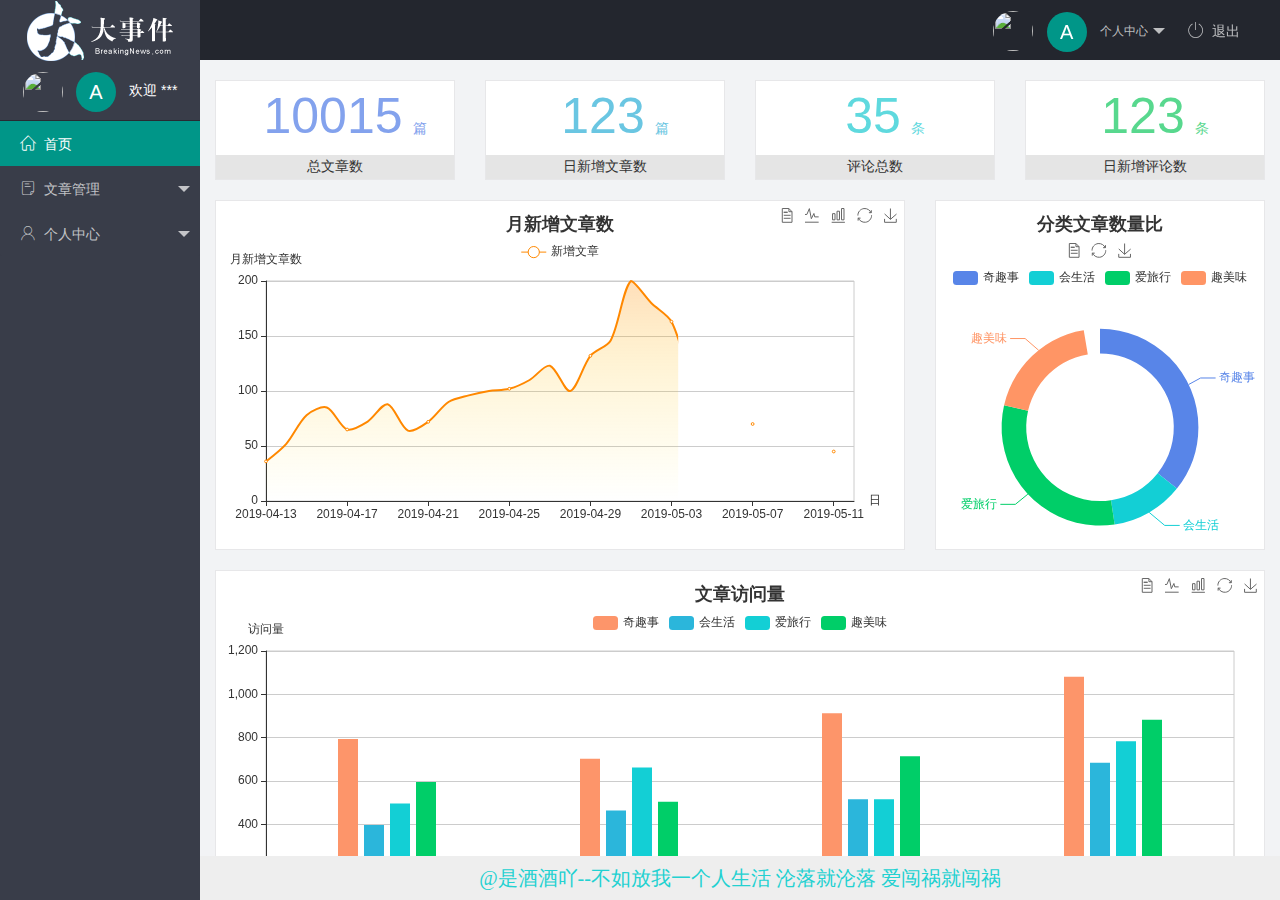
==== commit abde0af5: "个人信息完成" ====
--- a/index.html
+++ b/index.html
@@ -6,8 +6,8 @@
     <meta name="viewport" content="width=device-width, initial-scale=1.0" />
     <title>Document</title>
     <link rel="stylesheet" href="/assets/lib/layui/css/layui.css" />
-    <link rel="stylesheet" href="./assets/fonts/iconfont.css">
-    <link rel="stylesheet" href="./assets/css/index.css">
+    <link rel="stylesheet" href="./assets/fonts/iconfont.css" />
+    <link rel="stylesheet" href="./assets/css/index.css" />
   </head>
   <body>
     <div class="layui-layout layui-layout-admin">
@@ -23,52 +23,87 @@
               <span class="text-avatar">A</span>
               个人中心
             </a>
-            <dl class="layui-nav-child">g
-              <dd><a href="">基本资料</a></dd>
-              <dd><a href="">更换头像</a></dd>
-              <dd><a href="">重置密码</a></dd>
+            <dl class="layui-nav-child">
+              g
+              <dd><a href="/user/user_info.html" target="fm">基本资料</a></dd>
+              <dd><a href="/user/user_avatar.html" target="fm">更换头像</a></dd>
+              <dd><a href="/user/user_pwd.html" target="fm">重置密码</a></dd>
             </dl>
           </li>
           <li class="layui-nav-item" lay-header-event="menuRight" lay-unselect>
-            <a href="javascript:;" id="btnLogout"><span class="iconfont icon-tuichu"></span>退出</a>
+            <a href="javascript:;" id="btnLogout"
+              ><span class="iconfont icon-tuichu"></span>退出</a
+            >
           </li>
         </ul>
       </div>
 
       <div class="layui-side layui-bg-black">
         <div class="layui-side-scroll">
-            <!-- 左侧导航区域（可配合layui已有的垂直导航） -->
-            <ul class="layui-nav layui-nav-tree" lay-shrink="all">
-              <div class="userinfo">
-                <img src="http://t.cn/RCzsdCq" class="layui-nav-img" />
-                <span class="text-avatar">A</span>
-                <span id="welcome">欢迎 ***</span>
+          <!-- 左侧导航区域（可配合layui已有的垂直导航） -->
+          <ul class="layui-nav layui-nav-tree" lay-shrink="all">
+            <div class="userinfo">
+              <img src="http://t.cn/RCzsdCq" class="layui-nav-img" />
+              <span class="text-avatar">A</span>
+              <span id="welcome">欢迎 ***</span>
             </div>
-                <li class="layui-nav-item layui-this"><a href="/home/dashboard.html" target="fm"><span class="iconfont icon-home"></span>首页</a></li>
-                <li class="layui-nav-item">
-                    <a class="" href="javascript:;"><span class="iconfont icon-16"></span>文章管理</a>
-                    <dl class="layui-nav-child">
-                        <dd><a href="javascript:;"><i class="layui-icon layui-icon-app"></i>文章类别</a></dd>
-                        <dd><a href="javascript:;"><i class="layui-icon layui-icon-app"></i>文章列表</a></dd>
-                        <dd><a href="javascript:;"><i class="layui-icon layui-icon-app"></i>发布文章</a></dd>
-                    </dl>
-                </li>
-                <li class="layui-nav-item">
-                    <a href="javascript:;"><span class="iconfont icon-user"></span>个人中心</a>
-                    <dl class="layui-nav-child">
-                        <dd><a href="javascript:;"><i class="layui-icon layui-icon-app"></i>基本资料</a></dd>
-                        <dd><a href="javascript:;"><i class="layui-icon layui-icon-app"></i>更换头像</a></dd>
-                        <dd><a href="javascript:;"><i class="layui-icon layui-icon-app"></i>重置密码</a></dd>
-                    </dl>
-                </li>
-            </ul>
+            <li class="layui-nav-item layui-this">
+              <a href="/home/dashboard.html" target="fm"
+                ><span class="iconfont icon-home"></span>首页</a
+              >
+            </li>
+            <li class="layui-nav-item">
+              <a class="" href="javascript:;"
+                ><span class="iconfont icon-16"></span>文章管理</a
+              >
+              <dl class="layui-nav-child">
+                <dd>
+                  <a href="javascript:;"
+                    ><i class="layui-icon layui-icon-app"></i>文章类别</a
+                  >
+                </dd>
+                <dd>
+                  <a href="javascript:;"
+                    ><i class="layui-icon layui-icon-app"></i>文章列表</a
+                  >
+                </dd>
+                <dd>
+                  <a href="javascript:;"
+                    ><i class="layui-icon layui-icon-app"></i>发布文章</a
+                  >
+                </dd>
+              </dl>
+            </li>
+            <li class="layui-nav-item">
+              <a href="javascript:;"
+                ><span class="iconfont icon-user"></span>个人中心</a
+              >
+              <dl class="layui-nav-child">
+                <dd>
+                  <a href="/user/user_info.html" target="fm"
+                    ><i class="layui-icon layui-icon-app"></i>基本资料</a
+                  >
+                </dd>
+                <dd>
+                  <a href="/user/user_avatar.html" target="fm"
+                    ><i class="layui-icon layui-icon-app"></i>更换头像</a
+                  >
+                </dd>
+                <dd>
+                  <a href="/user/user_pwd.html" target="fm"
+                    ><i class="layui-icon layui-icon-app"></i>重置密码</a
+                  >
+                </dd>
+              </dl>
+            </li>
+          </ul>
         </div>
-    </div>
+      </div>
 
-    <div class="layui-body">
-      <!-- 内容主体区域 -->
-      <iframe name="fm" src="/home/dashboard.html" frameborder="0"></iframe>
-  </div>
+      <div class="layui-body">
+        <!-- 内容主体区域 -->
+        <iframe name="fm" src="/home/dashboard.html" frameborder="0"></iframe>
+      </div>
 
       <div class="layui-footer">
         <!-- 底部固定区域 -->
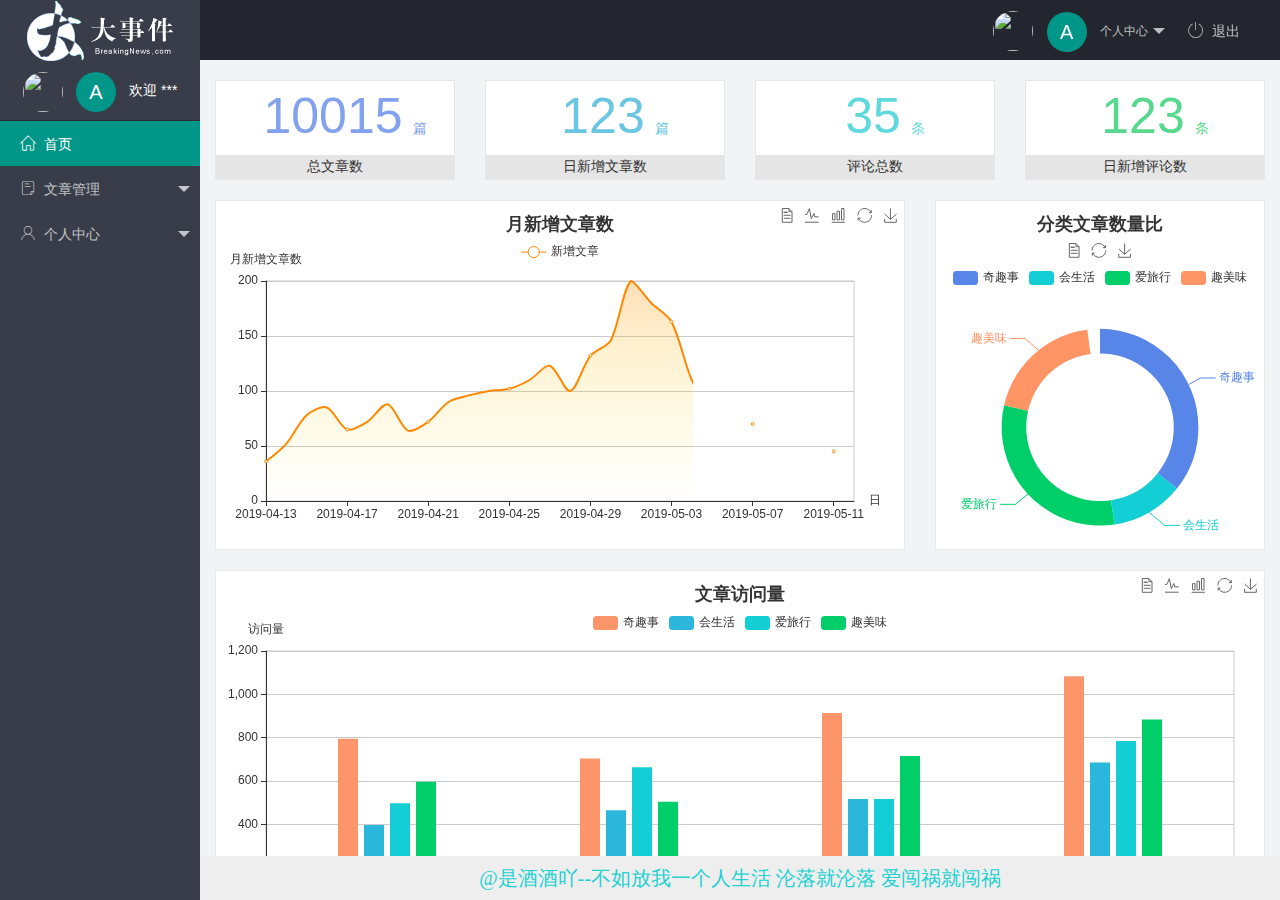
==== commit 7b8ec0ea: "个人信息完成" ====
--- a/index.html
+++ b/index.html
@@ -24,7 +24,6 @@
               个人中心
             </a>
             <dl class="layui-nav-child">
-              g
               <dd><a href="/user/user_info.html" target="fm">基本资料</a></dd>
               <dd><a href="/user/user_avatar.html" target="fm">更换头像</a></dd>
               <dd><a href="/user/user_pwd.html" target="fm">重置密码</a></dd>
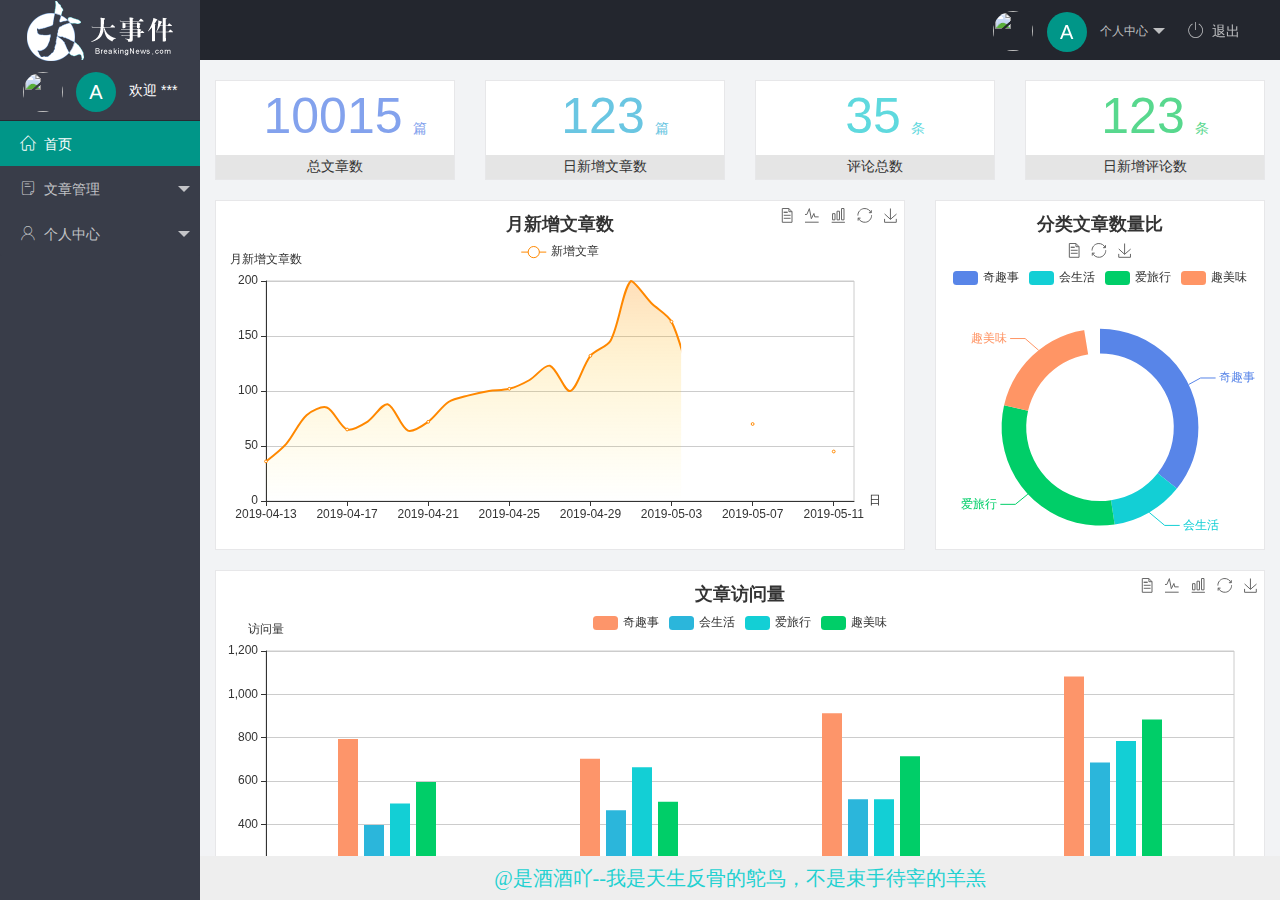
==== commit 0a328ffa: "大事件完成" ====
--- a/index.html
+++ b/index.html
@@ -1,117 +1,100 @@
 <!DOCTYPE html>
 <html lang="en">
-  <head>
-    <meta charset="UTF-8" />
-    <meta http-equiv="X-UA-Compatible" content="IE=edge" />
-    <meta name="viewport" content="width=device-width, initial-scale=1.0" />
-    <title>Document</title>
-    <link rel="stylesheet" href="/assets/lib/layui/css/layui.css" />
-    <link rel="stylesheet" href="./assets/fonts/iconfont.css" />
-    <link rel="stylesheet" href="./assets/css/index.css" />
-  </head>
-  <body>
-    <div class="layui-layout layui-layout-admin">
-      <div class="layui-header">
-        <div class="layui-logo layui-hide-xs layui-bg-black">
-          <img src="/assets/images/logo.png" alt="" />
-        </div>
 
-        <ul class="layui-nav layui-layout-right">
-          <li class="layui-nav-item layui-hide layui-show-md-inline-block">
-            <a href="javascript:;" class="userinfo">
-              <img src="http://t.cn/RCzsdCq" class="layui-nav-img" />
-              <span class="text-avatar">A</span>
-              个人中心
-            </a>
+<head>
+  <meta charset="UTF-8" />
+  <meta http-equiv="X-UA-Compatible" content="IE=edge" />
+  <meta name="viewport" content="width=device-width, initial-scale=1.0" />
+  <title>Document</title>
+  <link rel="stylesheet" href="/assets/lib/layui/css/layui.css" />
+  <link rel="stylesheet" href="./assets/fonts/iconfont.css" />
+  <link rel="stylesheet" href="./assets/css/index.css" />
+</head>
+
+<body>
+  <div class="layui-layout layui-layout-admin">
+    <div class="layui-header">
+      <div class="layui-logo layui-hide-xs layui-bg-black">
+        <img src="/assets/images/logo.png" alt="" />
+      </div>
+
+      <ul class="layui-nav layui-layout-right">
+        <li class="layui-nav-item layui-hide layui-show-md-inline-block">
+          <a href="javascript:;" class="userinfo">
+            <img src="http://t.cn/RCzsdCq" class="layui-nav-img" />
+            <span class="text-avatar">A</span>
+            个人中心
+          </a>
+          <dl class="layui-nav-child">
+            <dd><a href="/user/user_info.html" target="fm">基本资料</a></dd>
+            <dd><a href="/user/user_avatar.html" target="fm">更换头像</a></dd>
+            <dd><a href="/user/user_pwd.html" target="fm">重置密码</a></dd>
+          </dl>
+        </li>
+        <li class="layui-nav-item" lay-header-event="menuRight" lay-unselect>
+          <a href="javascript:;" id="btnLogout"><span class="iconfont icon-tuichu"></span>退出</a>
+        </li>
+      </ul>
+    </div>
+
+    <div class="layui-side layui-bg-black">
+      <div class="layui-side-scroll">
+        <!-- 左侧导航区域（可配合layui已有的垂直导航） -->
+        <ul class="layui-nav layui-nav-tree" lay-shrink="all">
+          <div class="userinfo">
+            <img src="http://t.cn/RCzsdCq" class="layui-nav-img" />
+            <span class="text-avatar">A</span>
+            <span id="welcome">欢迎 ***</span>
+          </div>
+          <li class="layui-nav-item layui-this">
+            <a href="/home/dashboard.html" target="fm"><span class="iconfont icon-home"></span>首页</a>
+          </li>
+          <li class="layui-nav-item">
+            <a class="" href="javascript:;"><span class="iconfont icon-16"></span>文章管理</a>
             <dl class="layui-nav-child">
-              <dd><a href="/user/user_info.html" target="fm">基本资料</a></dd>
-              <dd><a href="/user/user_avatar.html" target="fm">更换头像</a></dd>
-              <dd><a href="/user/user_pwd.html" target="fm">重置密码</a></dd>
+              <dd>
+                <a href="/article/art_cate.html" target="fm"><i class="layui-icon layui-icon-app"></i>文章类别</a>
+              </dd>
+              <dd id="art_list">
+                <a href="/article/art_list.html" target="fm" ><i class="layui-icon layui-icon-app"></i>文章列表</a>
+              </dd>
+              <dd>
+                <a href="/article/art_pub.html" target="fm"><i class="layui-icon layui-icon-app"></i>发布文章</a>
+              </dd>
             </dl>
           </li>
-          <li class="layui-nav-item" lay-header-event="menuRight" lay-unselect>
-            <a href="javascript:;" id="btnLogout"
-              ><span class="iconfont icon-tuichu"></span>退出</a
-            >
+          <li class="layui-nav-item">
+            <a href="javascript:;"><span class="iconfont icon-user"></span>个人中心</a>
+            <dl class="layui-nav-child">
+              <dd>
+                <a href="/user/user_info.html" target="fm"><i class="layui-icon layui-icon-app"></i>基本资料</a>
+              </dd>
+              <dd>
+                <a href="/user/user_avatar.html" target="fm"><i class="layui-icon layui-icon-app"></i>更换头像</a>
+              </dd>
+              <dd>
+                <a href="/user/user_pwd.html" target="fm"><i class="layui-icon layui-icon-app"></i>重置密码</a>
+              </dd>
+            </dl>
           </li>
         </ul>
       </div>
+    </div>
 
-      <div class="layui-side layui-bg-black">
-        <div class="layui-side-scroll">
-          <!-- 左侧导航区域（可配合layui已有的垂直导航） -->
-          <ul class="layui-nav layui-nav-tree" lay-shrink="all">
-            <div class="userinfo">
-              <img src="http://t.cn/RCzsdCq" class="layui-nav-img" />
-              <span class="text-avatar">A</span>
-              <span id="welcome">欢迎 ***</span>
-            </div>
-            <li class="layui-nav-item layui-this">
-              <a href="/home/dashboard.html" target="fm"
-                ><span class="iconfont icon-home"></span>首页</a
-              >
-            </li>
-            <li class="layui-nav-item">
-              <a class="" href="javascript:;"
-                ><span class="iconfont icon-16"></span>文章管理</a
-              >
-              <dl class="layui-nav-child">
-                <dd>
-                  <a href="javascript:;"
-                    ><i class="layui-icon layui-icon-app"></i>文章类别</a
-                  >
-                </dd>
-                <dd>
-                  <a href="javascript:;"
-                    ><i class="layui-icon layui-icon-app"></i>文章列表</a
-                  >
-                </dd>
-                <dd>
-                  <a href="javascript:;"
-                    ><i class="layui-icon layui-icon-app"></i>发布文章</a
-                  >
-                </dd>
-              </dl>
-            </li>
-            <li class="layui-nav-item">
-              <a href="javascript:;"
-                ><span class="iconfont icon-user"></span>个人中心</a
-              >
-              <dl class="layui-nav-child">
-                <dd>
-                  <a href="/user/user_info.html" target="fm"
-                    ><i class="layui-icon layui-icon-app"></i>基本资料</a
-                  >
-                </dd>
-                <dd>
-                  <a href="/user/user_avatar.html" target="fm"
-                    ><i class="layui-icon layui-icon-app"></i>更换头像</a
-                  >
-                </dd>
-                <dd>
-                  <a href="/user/user_pwd.html" target="fm"
-                    ><i class="layui-icon layui-icon-app"></i>重置密码</a
-                  >
-                </dd>
-              </dl>
-            </li>
-          </ul>
-        </div>
-      </div>
+    <div class="layui-body">
+      <!-- 内容主体区域 -->
+      <iframe name="fm" src="/home/dashboard.html" frameborder="0"></iframe>
+    </div>
 
-      <div class="layui-body">
-        <!-- 内容主体区域 -->
-        <iframe name="fm" src="/home/dashboard.html" frameborder="0"></iframe>
-      </div>
+    <div class="layui-footer">
+      <!-- 底部固定区域 -->
+      @是酒酒吖--我是天生反骨的鸵鸟，不是束手待宰的羊羔
+    </div>
+  </div>
+  <script src="/assets/lib/layui/layui.all.js"></script>
+  <script src="./assets/lib/jquery.js"></script>
+  <script src="./assets/js/daseApi.js"></script>
+  <script src="./assets/js/index.js"></script>
+</body>
 
-      <div class="layui-footer">
-        <!-- 底部固定区域 -->
-        @是酒酒吖--不如放我一个人生活 沦落就沦落 爱闯祸就闯祸
-      </div>
-    </div>
-    <script src="/assets/lib/layui/layui.all.js"></script>
-    <script src="./assets/lib/jquery.js"></script>
-    <script src="./assets/js/daseApi.js"></script>
-    <script src="./assets/js/index.js"></script>
-  </body>
-</html>
+</html>